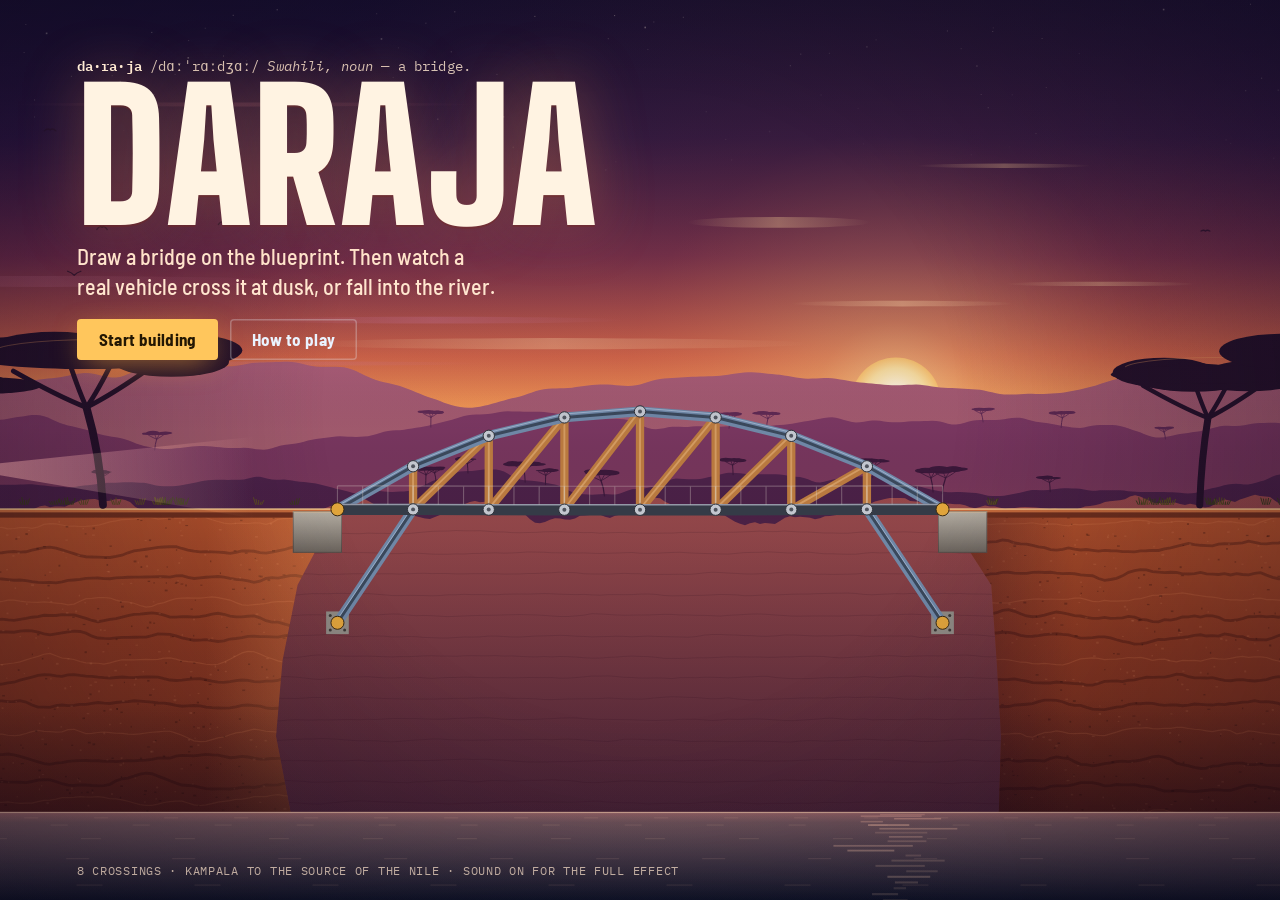
==== index.html @ 6ed29d65 "Add Daraja: a bridge-building game across eight Ugandan crossings Single-file browser game (index.ht" ====
<!doctype html>
<html lang="en">
<head>
<meta charset="utf-8">
<meta name="viewport" content="width=device-width, initial-scale=1, viewport-fit=cover">
<title>Daraja</title>
<meta name="description" content="Daraja: build bridges across Uganda's rivers and gorges, then send the traffic over.">
<link rel="preconnect" href="https://fonts.googleapis.com">
<link rel="preconnect" href="https://fonts.gstatic.com" crossorigin>
<link rel="stylesheet" href="https://fonts.googleapis.com/css2?family=Big+Shoulders+Display:wght@500;700;900&family=Barlow+Semi+Condensed:wght@400;500;600;700&family=IBM+Plex+Mono:wght@400;500;600&display=swap">
<style>
/* Two committed looks: an engineering blueprint for building,
   and a golden-hour Ugandan gorge for testing. Result sheets are drawing paper. */
:root {
  --paper: #0d2a4d;        /* blueprint ground */
  --paper-deep: #081d38;
  --ink: #eaf3ff;          /* blueprint linework */
  --ink-dim: rgba(234, 243, 255, 0.62);
  --ink-faint: rgba(234, 243, 255, 0.28);
  --amber: #ffc65c;        /* anchors, primary action */
  --ember: #ff6a3d;        /* failure, stress */
  --dusk: #1b1230;         /* live-mode panels */
  --sheet: #f4efe4;        /* drawing paper */
  --sheet-ink: #1d2433;
  --stamp-ok: #1f7a4d;
  --stamp-bad: #c8322b;
  --f-display: "Big Shoulders Display", "Arial Narrow", "Roboto Condensed", Impact, sans-serif;
  --f-body: "Barlow Semi Condensed", "Segoe UI", "Helvetica Neue", Arial, sans-serif;
  --f-mono: "IBM Plex Mono", ui-monospace, "Cascadia Mono", Consolas, monospace;
  color-scheme: dark;
}
* { box-sizing: border-box; }
html, body { height: 100%; margin: 0; }
body {
  background: var(--paper); color: var(--ink);
  font: 500 15px/1.4 var(--f-body);
  overflow: hidden; -webkit-font-smoothing: antialiased;
  user-select: none; -webkit-user-select: none;
}
[hidden] { display: none !important; }
#world { position: fixed; inset: 0; width: 100%; height: 100%; display: block; touch-action: none; }
button { font: inherit; color: inherit; }
button:focus-visible { outline: 2px solid var(--amber); outline-offset: 2px; }
.num { font-variant-numeric: tabular-nums; }

/* ---------- buttons ---------- */
.btn {
  border: 0; cursor: pointer; border-radius: 4px;
  padding: 12px 22px; font: 700 17px/1 var(--f-body); letter-spacing: 0.02em;
  transition: transform .12s ease, background-color .15s ease, box-shadow .15s ease;
}
.btn:active { transform: translateY(1px); }
.btn-primary { background: var(--amber); color: #231703; box-shadow: 0 8px 30px -8px rgba(255, 170, 60, .7); }
.btn-primary:hover { background: #ffd47f; }
.btn-ghost { background: transparent; color: var(--ink); box-shadow: inset 0 0 0 1.5px var(--ink-faint); }
.btn-ghost:hover { box-shadow: inset 0 0 0 1.5px var(--ink); }
.btn-small { padding: 8px 12px; font-size: 15px; }
.btn-ink { background: var(--sheet-ink); color: var(--sheet); }
.btn-ink:hover { background: #2d3850; }
.btn-ink-ghost { background: transparent; color: var(--sheet-ink); box-shadow: inset 0 0 0 1.5px rgba(29, 36, 51, .35); }
.btn-ink-ghost:hover { box-shadow: inset 0 0 0 1.5px var(--sheet-ink); }
.icon-btn {
  width: 36px; height: 36px; border-radius: 4px; border: 0; cursor: pointer; flex: none;
  background: transparent; box-shadow: inset 0 0 0 1px var(--ink-faint);
  font: 600 18px/1 var(--f-mono);
}
.icon-btn:hover { box-shadow: inset 0 0 0 1px var(--ink); }
.icon-btn.off { opacity: .45; text-decoration: line-through; }

/* ---------- title ---------- */
.overlay { position: fixed; inset: 0; }
#title {
  display: flex; flex-direction: column; justify-content: space-between;
  padding: clamp(24px, 6vh, 72px) clamp(16px, 6vw, 96px) 20px;
  pointer-events: none;
  background: linear-gradient(180deg, rgba(20, 12, 40, .55) 0%, rgba(20, 12, 40, 0) 48%);
}
#title .title-inner { max-width: 760px; pointer-events: auto; }
.dict { margin: 0 0 6px; font: 400 14px/1.5 var(--f-mono); color: rgba(255, 236, 214, .82); letter-spacing: .01em; }
.dict-word { font-weight: 600; color: #fff1dc; }
.dict-pos { font-style: italic; }
#title h1 {
  margin: 0; font: 900 clamp(76px, min(14vw, 24vh), 210px)/.82 var(--f-display);
  text-transform: uppercase; letter-spacing: .01em; color: #fff3e2;
  text-shadow: 0 2px 0 rgba(120, 40, 30, .35), 0 0 60px rgba(255, 150, 80, .35);
  animation: rise .9s cubic-bezier(.2, .8, .2, 1) both;
}
.tagline { margin: 12px 0 18px; max-width: 46ch; font: 500 clamp(18px, 2.2vw, 22px)/1.35 var(--f-body); color: #ffe6cf; text-wrap: balance; }
.title-actions { display: flex; gap: 12px; flex-wrap: wrap; }
.title-foot { margin: 0; font: 400 12px/1.4 var(--f-mono); color: rgba(255, 230, 205, .7); letter-spacing: .06em; text-transform: uppercase; pointer-events: none; }
@keyframes rise { from { opacity: 0; transform: translateY(18px); letter-spacing: .08em; } }

/* ---------- level register (blueprint paper) ---------- */
#levels {
  overflow-y: auto; padding: clamp(18px, 4vh, 44px) clamp(16px, 5vw, 64px) 40px;
  background:
    linear-gradient(rgba(160, 205, 255, .07) 1px, transparent 1px) 0 0 / 24px 24px,
    linear-gradient(90deg, rgba(160, 205, 255, .07) 1px, transparent 1px) 0 0 / 24px 24px,
    radial-gradient(ellipse at 50% 30%, #15396a, var(--paper-deep) 75%);
}
.levels-head { display: flex; align-items: flex-end; gap: 20px; flex-wrap: wrap; margin: 0 auto 26px; max-width: 1180px; }
.levels-head > div { flex: 1; min-width: 220px; }
.eyebrow { margin: 0 0 4px; font: 500 12px/1.3 var(--f-mono); letter-spacing: .12em; text-transform: uppercase; color: var(--ink-dim); }
#levels h2 { margin: 0; font: 700 clamp(40px, 6vw, 64px)/.95 var(--f-display); text-transform: uppercase; letter-spacing: .01em; text-wrap: balance; }
.levels-sum { margin: 0; font: 500 13px/1.4 var(--f-mono); color: var(--ink-dim); }
.level-grid { display: grid; grid-template-columns: repeat(auto-fill, minmax(260px, 1fr)); gap: 18px; max-width: 1180px; margin: 0 auto; }
.lvl {
  position: relative; text-align: left; cursor: pointer; padding: 0; border: 0;
  background: rgba(8, 26, 52, .7); box-shadow: inset 0 0 0 1px rgba(160, 205, 255, .3);
  border-radius: 3px; overflow: hidden; display: flex; flex-direction: column;
  transition: transform .15s ease, box-shadow .15s ease;
}
.lvl:hover:not(:disabled) { transform: translateY(-3px); box-shadow: inset 0 0 0 1.5px var(--amber), 0 18px 40px -20px rgba(0, 0, 0, .8); }
.lvl:disabled { cursor: not-allowed; }
.lvl:disabled .lvl-thumb, .lvl:disabled .lvl-meta { opacity: .38; }
.lvl-thumb { display: block; width: 100%; aspect-ratio: 16 / 9; border-bottom: 1px solid rgba(160, 205, 255, .3); }
.lvl-meta { display: grid; grid-template-columns: auto 1fr; border-top: 0; }
.lvl-meta > div { padding: 8px 10px; border-right: 1px solid rgba(160, 205, 255, .22); border-bottom: 1px solid rgba(160, 205, 255, .22); min-width: 0; }
.lvl-meta > div:nth-child(2n) { border-right: 0; }
.lvl-meta .k { display: block; font: 500 10px/1.2 var(--f-mono); letter-spacing: .1em; text-transform: uppercase; color: var(--ink-dim); }
.lvl-meta .v { display: block; font: 600 16px/1.2 var(--f-body); white-space: nowrap; overflow: hidden; text-overflow: ellipsis; }
.lvl-meta .v.code { font: 600 15px/1.2 var(--f-mono); }
.lvl-meta .full { grid-column: 1 / -1; border-right: 0; display: flex; justify-content: space-between; align-items: center; gap: 10px; border-bottom: 0; }
.lvl-stars { font-size: 17px; letter-spacing: 2px; color: var(--amber); }
.lvl-stars .e { color: rgba(234, 243, 255, .22); }
.lvl-stamp {
  position: absolute; top: 14px; right: 12px; transform: rotate(-8deg);
  font: 700 15px/1 var(--f-display); letter-spacing: .14em; text-transform: uppercase;
  padding: 5px 8px; border: 2px solid currentColor; border-radius: 3px; color: #7ff0b8; background: rgba(8, 26, 52, .55);
}
.lvl-stamp.pending { color: var(--ink-dim); }
.lvl-stamp.locked { color: rgba(234, 243, 255, .5); }

/* ---------- HUD ---------- */
#hud {
  position: fixed; top: 0; left: 0; right: 0; z-index: 5;
  display: flex; align-items: flex-start; justify-content: space-between; gap: 10px;
  padding: calc(10px + env(safe-area-inset-top, 0px)) 12px 0; pointer-events: none;
}
#hud > * { pointer-events: auto; }
.panel {
  background: rgba(8, 28, 56, .72); box-shadow: inset 0 0 0 1px rgba(160, 205, 255, .35);
  border-radius: 4px; backdrop-filter: blur(6px); -webkit-backdrop-filter: blur(6px);
}
.hud-left { display: flex; align-items: stretch; gap: 0; min-width: 0; }
.hud-left .icon-btn { height: auto; width: 40px; border-radius: 4px 0 0 4px; box-shadow: none; border-right: 1px solid rgba(160, 205, 255, .3); font-size: 22px; }
.tb { display: flex; min-width: 0; }
.tb-cell { display: flex; flex-direction: column; justify-content: center; padding: 6px 12px; border-right: 1px solid rgba(160, 205, 255, .25); min-width: 0; }
.tb-cell:last-child { border-right: 0; }
.tb-k { font: 500 10px/1.2 var(--f-mono); letter-spacing: .12em; text-transform: uppercase; color: var(--ink-dim); white-space: nowrap; }
.tb-code span:last-child { font: 600 15px/1.3 var(--f-mono); }
.tb-name span:last-child { font: 700 22px/1.05 var(--f-display); text-transform: uppercase; letter-spacing: .02em; white-space: nowrap; overflow: hidden; text-overflow: ellipsis; }
.tb-veh span:last-child { font: 600 15px/1.3 var(--f-body); white-space: nowrap; }
.hud-mode {
  align-self: center; font: 600 11px/1 var(--f-mono); letter-spacing: .3em; text-transform: uppercase;
  color: var(--ink-dim); padding: 6px 10px; border: 1px dashed var(--ink-faint); border-radius: 3px;
}
.hud-right { display: flex; align-items: center; gap: 10px; padding: 6px 8px 6px 12px; }
.budget { min-width: 190px; }
.budget-row { display: flex; align-items: baseline; gap: 8px; }
#hud-cost { font: 700 20px/1.1 var(--f-display); letter-spacing: .02em; }
.budget-of { font: 500 12px/1 var(--f-mono); color: var(--ink-dim); margin-left: auto; white-space: nowrap; }
.budget-bar { position: relative; height: 5px; margin-top: 5px; background: rgba(160, 205, 255, .18); border-radius: 3px; }
.budget-bar i { position: absolute; left: 0; top: 0; bottom: 0; width: 0; background: var(--amber); border-radius: 3px; transition: width .2s ease, background-color .2s; }
.budget-bar i.over { background: var(--ember); }
.budget-bar b { position: absolute; top: -3px; bottom: -3px; width: 1px; background: var(--ink-dim); }
.live-stats { display: none; gap: 14px; }
.live-stats > div { display: flex; flex-direction: column; }
.live-stats .num { font: 700 18px/1.1 var(--f-display); letter-spacing: .03em; }

/* ---------- toolbar ---------- */
#toolbar {
  position: fixed; left: 50%; bottom: calc(12px + env(safe-area-inset-bottom, 0px)); transform: translateX(-50%);
  z-index: 5; max-width: calc(100% - 24px); overflow-x: auto; padding: 6px;
  scrollbar-width: thin;
}
.tb-group { display: flex; align-items: stretch; gap: 4px; }
.tools-mat { display: flex; gap: 4px; }
.sep { width: 1px; background: rgba(160, 205, 255, .25); margin: 4px 4px; flex: none; }
.tool {
  position: relative; flex: none; display: flex; flex-direction: column; align-items: flex-start; justify-content: center; gap: 2px;
  min-width: 96px; padding: 7px 10px 7px; border: 0; border-radius: 3px; cursor: pointer; background: transparent; text-align: left;
  box-shadow: inset 0 0 0 1px transparent; transition: background-color .12s, box-shadow .12s;
}
.tool:hover { background: rgba(160, 205, 255, .08); }
.tool[aria-pressed="true"] { background: rgba(255, 198, 92, .12); box-shadow: inset 0 0 0 1.5px var(--amber); }
.tool:disabled { opacity: .35; cursor: default; }
.tool-sm { min-width: 0; }
.tool .sw { display: block; width: 100%; height: 7px; margin-bottom: 4px; border-radius: 1px; }
.tool .tool-name { font: 700 15px/1.1 var(--f-body); white-space: nowrap; }
.tool .k { font: 400 10.5px/1.2 var(--f-mono); color: var(--ink-dim); white-space: nowrap; }
.tool .hot { position: absolute; top: 6px; right: 7px; font: 600 10px/1 var(--f-mono); color: var(--ink-dim); }
.sw-road { background: linear-gradient(#eaf3ff, #eaf3ff) top / 100% 1.5px no-repeat, linear-gradient(#eaf3ff, #eaf3ff) bottom / 100% 1.5px no-repeat, rgba(234, 243, 255, .16); }
.sw-wood { background: #ffd79c; height: 3px !important; margin: 2px 0 6px !important; }
.sw-steel { background: #8fe3ff; box-shadow: inset 0 -2px 0 rgba(8, 28, 56, .7); }
.sw-cable { background: repeating-linear-gradient(90deg, #cdbbff 0 6px, transparent 6px 10px); height: 2px !important; margin: 3px 0 6px !important; }
.btn-go {
  flex: none; display: flex; flex-direction: column; align-items: center; justify-content: center; gap: 2px;
  min-width: 104px; padding: 8px 18px; background: var(--amber); color: #231703; border-radius: 3px;
  font: 900 24px/1 var(--f-display); text-transform: uppercase; letter-spacing: .06em;
}
.btn-go small { font: 500 10px/1 var(--f-mono); letter-spacing: .1em; opacity: .75; }
.btn-go:hover { background: #ffd47f; }
.legend { display: flex; align-items: center; padding: 0 10px; font: 500 11px/1 var(--f-mono); color: var(--ink-dim); gap: 8px; white-space: nowrap; }
.legend em { font-style: normal; }
.lg-heat, .lg-force { display: flex; align-items: center; gap: 6px; }
.lg-heat i { display: block; width: 70px; height: 6px; border-radius: 3px; background: linear-gradient(90deg, #8a8f99, #ffb347 55%, #ff3d1f); order: 1; }
.lg-heat em:nth-of-type(1) { order: 0; } .lg-heat em:nth-of-type(2) { display: none; } .lg-heat em:nth-of-type(3) { order: 2; }
.lg-force i { display: block; width: 18px; height: 4px; border-radius: 2px; }
.lg-force i.t { background: #ff5a4f; } .lg-force i.c { background: #4fa8ff; margin-left: 6px; }
.legend .lg-force { display: none; }
.legend.forces .lg-heat { display: none; }
.legend.forces .lg-force { display: flex; }

/* live mode: warm glass instead of blueprint panels */
body.live .panel { background: rgba(28, 16, 38, .62); box-shadow: inset 0 0 0 1px rgba(255, 200, 150, .22); }
body.live .tb-cell, body.live .hud-left .icon-btn { border-color: rgba(255, 200, 150, .18); }
body.live .hud-mode { color: #ffd9b0; border-color: rgba(255, 200, 150, .4); border-style: solid; }
body.live .hud-mode::before { content: ""; display: inline-block; width: 7px; height: 7px; border-radius: 50%; background: var(--ember); margin-right: 8px; vertical-align: 1px; animation: blink 1.2s infinite; }
body.live .live-stats { display: flex; }
body.live .budget { display: none; }
body.live .tool[aria-pressed="true"] { background: rgba(255, 180, 110, .14); box-shadow: inset 0 0 0 1.5px #ffb46e; }
@keyframes blink { 50% { opacity: .25; } }

/* ---------- result + help sheets ---------- */
.overlay-card { position: fixed; inset: 0; z-index: 10; display: grid; place-items: center; padding: 16px; background: rgba(12, 8, 24, .35); animation: fade .3s ease both; }
@keyframes fade { from { opacity: 0; } }
.sheet {
  position: relative; width: min(460px, 100%); max-height: calc(100% - 16px); overflow-y: auto;
  background: var(--sheet); color: var(--sheet-ink); border-radius: 3px; padding: 26px 26px 22px;
  box-shadow: 0 30px 80px -20px rgba(0, 0, 0, .7), inset 0 0 0 1px rgba(29, 36, 51, .12);
  background-image: linear-gradient(rgba(29, 36, 51, .045) 1px, transparent 1px), linear-gradient(90deg, rgba(29, 36, 51, .045) 1px, transparent 1px);
  background-size: 18px 18px;
  animation: sheetIn .45s cubic-bezier(.2, .9, .25, 1.1) both;
}
@keyframes sheetIn { from { transform: translateY(24px) rotate(-1.2deg); opacity: 0; } }
.sheet .eyebrow { color: rgba(29, 36, 51, .6); }
.sheet h3 { margin: 2px 0 6px; font: 900 56px/.9 var(--f-display); text-transform: uppercase; letter-spacing: .01em; }
.res-line { margin: 0 0 12px; font: 500 17px/1.35 var(--f-body); color: rgba(29, 36, 51, .8); max-width: 34ch; }
.res-row { display: flex; align-items: center; justify-content: space-between; gap: 12px; margin: 4px 0 14px; }
.res-row .stars { margin: 0; }
.stamp {
  position: relative; margin-right: 6px; transform: rotate(-7deg) scale(1);
  font: 900 22px/1 var(--f-display); letter-spacing: .16em; text-transform: uppercase;
  padding: 7px 10px 6px; border: 3px solid currentColor; border-radius: 4px; color: var(--stamp-ok);
  mix-blend-mode: multiply; opacity: .9; animation: stamp .5s .25s cubic-bezier(.3, 1.6, .5, 1) both;
}
.stamp.bad { color: var(--stamp-bad); }
.stamp.warn { color: #b7791f; }
@keyframes stamp { from { transform: rotate(-7deg) scale(2.2); opacity: 0; } }
.stars { display: flex; gap: 6px; margin: 4px 0 14px; font-size: 30px; line-height: 1; }
.stars span { color: rgba(29, 36, 51, .16); }
.stars span.on { color: #e09a1a; animation: pop .4s cubic-bezier(.3, 1.8, .5, 1) both; }
.stars span:nth-child(2) { animation-delay: .12s; } .stars span:nth-child(3) { animation-delay: .24s; }
@keyframes pop { from { transform: scale(0); } }
.res-stats { display: grid; grid-template-columns: auto 1fr; gap: 0; margin: 0 0 18px; border-top: 1.5px solid var(--sheet-ink); }
.res-stats dt, .res-stats dd { margin: 0; padding: 7px 0; border-bottom: 1px solid rgba(29, 36, 51, .18); }
.res-stats dt { font: 500 11px/1.6 var(--f-mono); letter-spacing: .1em; text-transform: uppercase; color: rgba(29, 36, 51, .65); padding-right: 16px; }
.res-stats dd { font: 600 15px/1.4 var(--f-body); text-align: right; font-variant-numeric: tabular-nums; }
.res-actions { display: flex; gap: 10px; justify-content: flex-end; flex-wrap: wrap; }
.sheet-help { width: min(560px, 100%); }
.sheet-help h3 { font-size: 44px; margin-bottom: 12px; }
.help-steps { margin: 0 0 14px; padding-left: 22px; font: 500 16px/1.4 var(--f-body); }
.help-steps li { margin-bottom: 6px; }
.help-mats { display: grid; grid-template-columns: repeat(auto-fill, minmax(230px, 1fr)); gap: 0; border-top: 1.5px solid var(--sheet-ink); margin-bottom: 12px; }
.help-mats div { padding: 7px 0; border-bottom: 1px solid rgba(29, 36, 51, .18); font: 500 14px/1.35 var(--f-body); }
.help-mats b { font: 700 13px/1 var(--f-mono); letter-spacing: .06em; text-transform: uppercase; margin-right: 6px; }
.help-note { margin: 0 0 12px; font: 500 14px/1.4 var(--f-body); color: rgba(29, 36, 51, .75); }
.help-keys { display: flex; flex-wrap: wrap; gap: 6px 14px; margin-bottom: 16px; font: 500 13px/1.8 var(--f-body); }
kbd { font: 600 11px/1 var(--f-mono); padding: 3px 5px; border-radius: 3px; background: rgba(29, 36, 51, .08); box-shadow: inset 0 -1px 0 rgba(29, 36, 51, .25); }

#toast {
  position: fixed; left: 50%; top: 84px; transform: translate(-50%, -8px); z-index: 20; opacity: 0; pointer-events: none;
  padding: 9px 14px; border-radius: 3px; background: var(--sheet); color: var(--sheet-ink);
  font: 600 14px/1.3 var(--f-body); box-shadow: 0 10px 30px -10px rgba(0, 0, 0, .6); transition: opacity .2s, transform .2s;
  max-width: calc(100% - 32px); text-align: center;
}
#toast.show { opacity: 1; transform: translate(-50%, 0); }

@media (max-width: 860px) {
  .tb-veh, .hud-mode { display: none; }
  .tb-name span:last-child { font-size: 18px; }
  .budget { min-width: 140px; }
  #hud-cost { font-size: 17px; }
  .tool { min-width: 78px; }
  .legend { display: none; }
}
@media (max-width: 560px) {
  .tb-code { display: none; }
  .budget-of { display: none; }
  .hud-right { gap: 6px; padding-left: 8px; }
  #btn-help { display: none; }
  .sheet h3 { font-size: 44px; }
  .stamp { font-size: 17px; }
}
@media (prefers-reduced-motion: reduce) {
  *, *::before, *::after { animation-duration: .01ms !important; transition-duration: .01ms !important; }
}

</style>
</head>
<body class="screen-title">
<canvas id="world" aria-label="Bridge building area"></canvas>

<!-- Title screen -->
<section id="title" class="overlay" aria-labelledby="title-word">
  <div class="title-inner">
    <p class="dict"><span class="dict-word">da·ra·ja</span> <span class="dict-ipa">/dɑːˈrɑːdʒɑː/</span> <span class="dict-pos">Swahili, noun</span> — a bridge.</p>
    <h1 id="title-word">Daraja</h1>
    <p class="tagline">Draw a bridge on the blueprint. Then watch a real vehicle cross it at dusk, or fall into the river.</p>
    <div class="title-actions">
      <button id="btn-start" class="btn btn-primary">Start building</button>
      <button id="btn-help-title" class="btn btn-ghost">How to play</button>
    </div>
  </div>
  <p class="title-foot">8 crossings · Kampala to the Source of the Nile · Sound on for the full effect</p>
</section>

<!-- Level register -->
<section id="levels" class="overlay" aria-labelledby="levels-h" hidden>
  <header class="levels-head">
    <button id="btn-levels-back" class="btn btn-ghost btn-small" aria-label="Back to title">‹ Title</button>
    <div>
      <p class="eyebrow">Daraja Bridge Works · Drawing register</p>
      <h2 id="levels-h">Choose a crossing</h2>
    </div>
    <p class="levels-sum" id="levels-sum"></p>
  </header>
  <div id="level-grid" class="level-grid"></div>
</section>

<!-- In-game HUD -->
<header id="hud" hidden>
  <div class="hud-left panel">
    <button id="btn-back" class="icon-btn" aria-label="Back to the drawing register" title="Levels (Esc)">‹</button>
    <div class="tb">
      <div class="tb-cell tb-code"><span class="tb-k">DRG</span><span id="hud-code">DJ-01</span></div>
      <div class="tb-cell tb-name"><span class="tb-k" id="hud-place">Kampala</span><span id="hud-name">Nakivubo Channel</span></div>
      <div class="tb-cell tb-veh"><span class="tb-k">Design vehicle</span><span id="hud-veh">Saloon car 1.2 t</span></div>
    </div>
  </div>
  <div class="hud-mode" id="hud-mode">Blueprint</div>
  <div class="hud-right panel">
    <div class="budget">
      <div class="budget-row"><span class="tb-k">Cost</span><span id="hud-cost" class="num">UGX 0</span><span class="budget-of">of <span id="hud-budget" class="num">6.50M</span></span></div>
      <div class="budget-bar" aria-hidden="true"><i id="hud-bar"></i><b style="left:70%"></b><b style="left:85%"></b></div>
    </div>
    <div class="live-stats" id="live-stats">
      <div><span class="tb-k">Time</span><span id="hud-time" class="num">0.0 s</span></div>
      <div><span class="tb-k">Peak stress</span><span id="hud-peak" class="num">0%</span></div>
    </div>
    <button id="btn-mute" class="icon-btn" aria-label="Mute sound" title="Sound (M)">♪</button>
    <button id="btn-help" class="icon-btn" aria-label="How to play" title="Help (H)">?</button>
  </div>
</header>

<!-- Toolbars -->
<nav id="toolbar" class="panel" hidden>
  <div class="tb-group" id="tools-build">
    <div class="tools-mat" id="tools-mat"></div>
    <span class="sep"></span>
    <button class="tool tool-sm" id="tool-erase" data-tool="erase" aria-pressed="false"><span class="tool-name">Erase</span><span class="k">E · right-click</span></button>
    <button class="tool tool-sm" id="btn-undo"><span class="tool-name">Undo</span><span class="k">Ctrl Z</span></button>
    <button class="tool tool-sm" id="btn-redo"><span class="tool-name">Redo</span><span class="k">Ctrl Y</span></button>
    <button class="tool tool-sm" id="btn-clear"><span class="tool-name">Clear</span><span class="k">all</span></button>
    <span class="sep"></span>
    <button class="btn btn-go" id="btn-test"><span>Test</span><small>Space</small></button>
  </div>
  <div class="tb-group" id="tools-live" hidden>
    <button class="btn btn-go btn-stop" id="btn-stop"><span>Edit</span><small>Space</small></button>
    <button class="tool tool-sm" id="btn-slow" aria-pressed="false"><span class="tool-name">Slow motion</span><span class="k">S</span></button>
    <button class="tool tool-sm" id="btn-forces" aria-pressed="false"><span class="tool-name">Forces</span><span class="k">F</span></button>
    <button class="tool tool-sm" id="btn-restart"><span class="tool-name">Replay</span><span class="k">R</span></button>
    <div class="legend" id="legend" aria-hidden="true">
      <span class="lg-heat"><i></i><em>0%</em><em>stress</em><em>100%</em></span>
      <span class="lg-force"><i class="t"></i><em>tension</em><i class="c"></i><em>compression</em></span>
    </div>
  </div>
</nav>

<!-- Result card -->
<section id="result" class="overlay-card" hidden aria-live="polite">
  <div class="sheet">
    <p class="eyebrow" id="res-eyebrow">DJ-01 · Test report</p>
    <h3 id="res-title">Crossed.</h3>
    <p class="res-line" id="res-line"></p>
    <div class="res-row"><div class="stars" id="res-stars" aria-label="Stars"></div><div class="stamp" id="res-stamp">Approved</div></div>
    <dl class="res-stats" id="res-stats"></dl>
    <div class="res-actions">
      <button class="btn btn-ink-ghost" id="res-edit">Refine design</button>
      <button class="btn btn-ink" id="res-next">Next crossing ›</button>
    </div>
  </div>
</section>

<!-- Help -->
<section id="help" class="overlay-card" hidden role="dialog" aria-modal="true" aria-labelledby="help-h">
  <div class="sheet sheet-help">
    <p class="eyebrow">Site induction</p>
    <h3 id="help-h">How to build a bridge</h3>
    <ol class="help-steps">
      <li><b>Drag from an anchor</b> (the amber pins on the banks) or from any joint to draw a member. Members snap to a 0.5 m grid.</li>
      <li><b>Lay a road deck</b> from bank to bank. Only road carries wheels.</li>
      <li><b>Brace it with triangles.</b> A deck on its own sags and snaps.</li>
      <li><b>Test it.</b> The vehicle drives across. Members glow hot as they near failure, then break.</li>
    </ol>
    <div class="help-mats" id="help-mats"></div>
    <p class="help-note">Engineering truths in the game: long members in compression buckle (capacity falls with 1/L²). Cables only pull. Forces view shows tension in red and compression in blue.</p>
    <div class="help-keys">
      <span><kbd>1</kbd>–<kbd>4</kbd> material</span><span><kbd>E</kbd> erase</span><span><kbd>Ctrl</kbd>+<kbd>Z</kbd> undo</span>
      <span><kbd>Space</kbd> test / edit</span><span><kbd>S</kbd> slow-mo</span><span><kbd>F</kbd> forces</span><span><kbd>M</kbd> sound</span>
    </div>
    <div class="res-actions"><button class="btn btn-ink" id="help-close">Got it</button></div>
  </div>
</section>

<div id="toast" role="status" aria-live="polite"></div>

<script>
/*ENGINE-START*/
// ---------------------------------------------------------------------------
// Daraja physics: XPBD ("small steps") truss + rigid vehicle + wheel contact.
// Units: metres, kilograms, seconds, newtons. y is up.
// ---------------------------------------------------------------------------
const G = 9.81;

const MATERIALS = {
  road:  { key: 'road',  name: 'Road deck', short: 'Road',   cost: 190, maxLen: 2.5, EA: 2.2e7, kgPerM: 100, tension: 95e3,  comp: 95e3,  B: 320e3 },
  wood:  { key: 'wood',  name: 'Timber',    short: 'Timber', cost: 110, maxLen: 3.0, EA: 1.2e7, kgPerM: 32,  tension: 70e3,  comp: 70e3,  B: 230e3 },
  steel: { key: 'steel', name: 'Steel',     short: 'Steel',  cost: 300, maxLen: 4.5, EA: 4.0e7, kgPerM: 60,  tension: 220e3, comp: 220e3, B: 950e3 },
  cable: { key: 'cable', name: 'Cable',     short: 'Cable',  cost: 150, maxLen: 12,  EA: 2.6e7, kgPerM: 10,  tension: 170e3, comp: 0,     B: 0 },
};

// Compression capacity: the lesser of crushing and Euler-style buckling B/L².
function compCapacity(mat, L) {
  if (mat.comp === 0) return 0;
  return Math.min(mat.comp, mat.B / (L * L));
}

const VEHICLES = {
  car:    { key: 'car',    name: 'Saloon car',        mass: 1200, wheels: [0, 2.5],        r: 0.34, speed: 5.5, height: 1.25, rear: 0.8, front: 0.8, accel: 5.0 },
  van:    { key: 'van',    name: 'Delivery van',      mass: 2400, wheels: [0, 3.0],        r: 0.38, speed: 5.0, height: 2.0,  rear: 0.7, front: 0.8, accel: 4.5 },
  matatu: { key: 'matatu', name: 'Matatu',            mass: 3200, wheels: [0, 2.9],        r: 0.37, speed: 5.5, height: 2.0,  rear: 0.9, front: 0.7, accel: 4.5 },
  truck:  { key: 'truck',  name: 'Murram tipper',     mass: 6000, wheels: [0, 1.3, 4.6],   r: 0.5,  speed: 4.0, height: 2.6,  rear: 0.9, front: 1.2, accel: 3.5 },
};

function mulberry32(seed) {
  return function () {
    seed |= 0; seed = seed + 0x6D2B79F5 | 0;
    let t = Math.imul(seed ^ seed >>> 15, 1 | seed);
    t = t + Math.imul(t ^ t >>> 7, 61 | t) ^ t;
    return ((t ^ t >>> 14) >>> 0) / 4294967296;
  };
}

// Terrain polygons for a level (world coords). Collision uses every edge.
function buildTerrain(level) {
  const rnd = mulberry32(level.seed || 7);
  const wy = level.waterY, bottom = wy - 6;
  const polys = [];
  // left bank: top surface, then a jagged cliff face down to the water
  const face = (x0, y0, dir) => {
    const pts = [];
    let x = x0, y = y0;
    const steps = 7;
    for (let i = 1; i <= steps; i++) {
      y = y0 + (bottom - y0) * (i / steps);
      x = x0 - dir * (0.2 + rnd() * 0.9 + i * 0.25);
      pts.push([x, y]);
    }
    return pts;
  };
  const L = [[-80, 0], [0, 0], ...face(0, 0, 1), [-80, bottom]];
  const hR = level.hR || 0;
  const R = [[level.gap, hR], [level.gap + 80, hR], [level.gap + 80, bottom], ...face(level.gap, hR, -1).reverse()];
  polys.push({ kind: 'bank', pts: L });
  polys.push({ kind: 'bank', pts: R });
  for (const p of level.pillars || []) {
    const w = p.w || 1.6;
    const pts = [[p.x - w / 2, p.y], [p.x + w / 2, p.y]];
    const n = 5;
    for (let i = 1; i <= n; i++) pts.push([p.x + w / 2 + i * 0.35 + rnd() * 0.4, p.y + (bottom - p.y) * i / n]);
    for (let i = n; i >= 1; i--) pts.push([p.x - w / 2 - i * 0.35 - rnd() * 0.4, p.y + (bottom - p.y) * i / n]);
    polys.push({ kind: 'pillar', pts });
  }
  for (const s of level.spires || []) {
    const w = s.w || 2.2, base = s.base != null ? s.base : 0;
    const pts = [[s.x - w * 0.9, base], [s.x - w * 0.35, s.y - 0.4], [s.x - 0.25, s.y], [s.x + 0.3, s.y - 0.2], [s.x + w * 0.4, s.y - 1.2], [s.x + w * 0.9, base]];
    polys.push({ kind: 'spire', pts });
  }
  const segs = [];
  for (const p of polys) {
    if (p.kind === 'spire') continue; // towers stand beside the road, not on it
    const n = p.pts.length;
    for (let i = 0; i < n; i++) {
      const a = p.pts[i], b = p.pts[(i + 1) % n];
      segs.push([a[0], a[1], b[0], b[1]]);
    }
  }
  return { polys, segs };
}

// Build a simulation from a level and a design.
// design: { nodes: [[x,y],...] (free joints), members: [[i,j,mat],...] }
// Node index i < anchors.length refers to level.anchors[i]; others to design nodes.
function createSim(level, design, opts = {}) {
  const P = [];
  const addP = (x, y, mass, fixed) => {
    const p = { x, y, px: x, py: y, vx: 0, vy: 0, m: mass, w: fixed ? 0 : 1 / mass, fixed: !!fixed };
    P.push(p); return P.length - 1;
  };
  const nA = level.anchors.length;
  const allNodes = level.anchors.map(a => [a[0], a[1], true]).concat(design.nodes.map(n => [n[0], n[1], false]));
  const nodeMass = new Array(allNodes.length).fill(0);
  for (const [i, j, mk] of design.members) {
    const a = allNodes[i], b = allNodes[j];
    const L = Math.hypot(b[0] - a[0], b[1] - a[1]);
    const m = MATERIALS[mk].kgPerM * L;
    nodeMass[i] += m / 2; nodeMass[j] += m / 2;
  }
  allNodes.forEach((n, k) => addP(n[0], n[1], Math.max(8, nodeMass[k]), n[2]));
  const members = design.members.map(([i, j, mk], id) => {
    const mat = MATERIALS[mk];
    const a = P[i], b = P[j];
    const L0 = Math.hypot(b.x - a.x, b.y - a.y);
    return {
      id, a: i, b: j, mat: mk, L0, alpha: L0 / mat.EA,
      force: 0, ff: 0, util: 0, peak: 0, broken: false, stub: false,
      capT: mat.tension, capC: compCapacity(mat, L0),
    };
  });

  // vehicle: wheels on the chassis line + two roof corners, all rigidly tied
  const V = VEHICLES[level.vehicle];
  const startX = vehicleStartX(level);
  const wheels = [], body = [];
  const xs = V.wheels;
  const wheelMass = V.mass * 0.72 / xs.length;
  for (const dx of xs) wheels.push(addP(startX + dx, V.r + 0.02, wheelMass, false));
  const x0 = xs[0] - V.rear, x1 = xs[xs.length - 1] + V.front;
  body.push(addP(startX + x0, V.height, V.mass * 0.14, false));
  body.push(addP(startX + x1, V.height, V.mass * 0.14, false));
  const vparts = wheels.concat(body);
  const rigid = [];
  // wheel-to-wheel links are rigid; wheel-to-body links are suspension springs (~1.6 Hz)
  const kSusp = V.mass * Math.pow(2 * Math.PI * 1.6, 2) / (2 * xs.length);
  for (let i = 0; i < vparts.length; i++) for (let j = i + 1; j < vparts.length; j++) {
    const a = P[vparts[i]], b = P[vparts[j]];
    const susp = i < xs.length && j >= xs.length;
    rigid.push({ a: vparts[i], b: vparts[j], L0: Math.hypot(b.x - a.x, b.y - a.y), alpha: susp ? 1 / kSusp : 0, damp: susp ? 14 : 0 });
  }
  const terrain = buildTerrain(level);
  return {
    level, P, members, nA, terrain,
    veh: { def: V, wheels, body, rigid, contact: wheels.map(() => false), roll: wheels.map(() => 0), startX },
    t: 0, state: 'running', result: null, stuckT: 0, events: [],
    substeps: opts.substeps || 40, finishX: level.gap + (level.finishPad || 5),
    maxX: startX,
  };
}

// Rear-wheel start position: parked just short of the first abutment.
function vehicleStartX(level) {
  if (level.startX != null) return level.startX;
  const V = VEHICLES[level.vehicle];
  return -(V.wheels[V.wheels.length - 1] + V.front) - 1.2;
}

function closestOnSeg(px, py, ax, ay, bx, by) {
  const dx = bx - ax, dy = by - ay;
  const L2 = dx * dx + dy * dy;
  let t = L2 > 0 ? ((px - ax) * dx + (py - ay) * dy) / L2 : 0;
  t = t < 0 ? 0 : t > 1 ? 1 : t;
  return [ax + dx * t, ay + dy * t, t];
}

function substep(sim, h) {
  const P = sim.P;
  const gs = Math.min(1, sim.t / 0.7);           // ramp gravity in: no dynamic kick at t=0
  const g = -G * gs;
  const damp = Math.exp(-0.25 * h), wet = Math.exp(-2.8 * h), wy = sim.level.waterY;
  for (const p of P) {
    if (p.w === 0) continue;
    p.vy += g * h;
    p.vx *= damp; p.vy *= damp;
    if (p.y < wy) { p.vx *= wet; p.vy = p.vy * wet + G * 0.75 * h; } // water: drag and buoyancy
    p.px = p.x; p.py = p.y;
    p.x += p.vx * h; p.y += p.vy * h;
  }
  const ih2 = 1 / (h * h);
  // truss members
  for (const m of sim.members) {
    if (m.broken) continue;
    const a = P[m.a], b = P[m.b];
    const dx = b.x - a.x, dy = b.y - a.y;
    const d = Math.sqrt(dx * dx + dy * dy);
    if (d < 1e-9) continue;
    const C = d - m.L0;
    if (m.mat === 'cable' && C < 0) { m.force = 0; continue; }
    const W = a.w + b.w;
    if (W === 0) { m.force = 0; continue; }
    const at = m.alpha * ih2;
    const dl = -C / (W + at);
    const nx = dx / d, ny = dy / d;
    a.x -= nx * dl * a.w; a.y -= ny * dl * a.w;
    b.x += nx * dl * b.w; b.y += ny * dl * b.w;
    m.force = -dl * ih2;
  }
  // vehicle rigid frame
  for (const c of sim.veh.rigid) {
    const a = P[c.a], b = P[c.b];
    const dx = b.x - a.x, dy = b.y - a.y;
    const d = Math.sqrt(dx * dx + dy * dy);
    const C = d - c.L0, W = a.w + b.w;
    const dl = -C / (W + (c.alpha || 0) * ih2), nx = dx / d, ny = dy / d;
    a.x -= nx * dl * a.w; a.y -= ny * dl * a.w;
    b.x += nx * dl * b.w; b.y += ny * dl * b.w;
  }
  // contacts
  const V = sim.veh, r = V.def.r;
  const contactInfo = [];
  for (let k = 0; k < V.wheels.length; k++) {
    const p = P[V.wheels[k]];
    let touched = null;
    for (const s of sim.terrain.segs) {
      const [cx, cy] = closestOnSeg(p.x, p.y, s[0], s[1], s[2], s[3]);
      const dx = p.x - cx, dy = p.y - cy, d = Math.hypot(dx, dy);
      if (d < r && d > 1e-9) {
        const nx = dx / d, ny = dy / d, pen = r - d;
        p.x += nx * pen; p.y += ny * pen;
        if (ny > 0.3) touched = { nx, ny, a: -1, b: -1, t: 0 };
      }
    }
    for (const m of sim.members) {
      if (m.mat !== 'road' || (m.broken && !m.stub)) continue;
      const a = P[m.a], b = P[m.b];
      const [cx, cy, t] = closestOnSeg(p.x, p.y, a.x, a.y, b.x, b.y);
      const dx = p.x - cx, dy = p.y - cy, d = Math.hypot(dx, dy);
      const rr = r + 0.12; // half deck thickness
      if (d < rr && d > 1e-9) {
        const nx = dx / d, ny = dy / d, pen = rr - d;
        const wa = a.w * (1 - t), wb = b.w * t;
        const s = pen / (p.w + (1 - t) * wa + t * wb);
        p.x += nx * s * p.w; p.y += ny * s * p.w;
        a.x -= nx * s * wa; a.y -= ny * s * wa;
        b.x -= nx * s * wb; b.y -= ny * s * wb;
        if (ny > 0.3) touched = { nx, ny, a: m.a, b: m.b, t };
      }
    }
    contactInfo.push(touched);
  }
  // body corners vs terrain (so a falling vehicle tumbles off cliffs)
  for (const bi of V.body) {
    const p = P[bi];
    for (const s of sim.terrain.segs) {
      const [cx, cy] = closestOnSeg(p.x, p.y, s[0], s[1], s[2], s[3]);
      const dx = p.x - cx, dy = p.y - cy, d = Math.hypot(dx, dy);
      if (d < 0.15 && d > 1e-9) { p.x += dx / d * (0.15 - d); p.y += dy / d * (0.15 - d); }
    }
  }
  // velocities
  for (const p of P) {
    if (p.w === 0) continue;
    p.vx = (p.x - p.px) / h; p.vy = (p.y - p.py) / h;
  }
  // axial material damping
  for (const m of sim.members) {
    if (m.broken && !m.stub) continue;
    const a = P[m.a], b = P[m.b];
    const W = a.w + b.w; if (W === 0) continue;
    const dx = b.x - a.x, dy = b.y - a.y, d = Math.hypot(dx, dy) || 1;
    const nx = dx / d, ny = dy / d;
    const vrel = (b.vx - a.vx) * nx + (b.vy - a.vy) * ny;
    const dv = vrel * Math.min(1, 60 * h);
    a.vx += nx * dv * a.w / W; a.vy += ny * dv * a.w / W;
    b.vx -= nx * dv * b.w / W; b.vy -= ny * dv * b.w / W;
  }
  // suspension dampers
  for (const c of sim.veh.rigid) {
    if (!c.damp) continue;
    const a = P[c.a], b = P[c.b], W = a.w + b.w;
    const dx = b.x - a.x, dy = b.y - a.y, d = Math.hypot(dx, dy) || 1;
    const nx = dx / d, ny = dy / d;
    const dv = ((b.vx - a.vx) * nx + (b.vy - a.vy) * ny) * Math.min(1, c.damp * h);
    a.vx += nx * dv * a.w / W; a.vy += ny * dv * a.w / W;
    b.vx -= nx * dv * b.w / W; b.vy -= ny * dv * b.w / W;
  }
  // traction: drive wheels toward cruising speed relative to the surface
  const driving = sim.t > 0.9 && sim.state === 'running';
  for (let k = 0; k < V.wheels.length; k++) {
    const c = contactInfo[k];
    V.contact[k] = !!c;
    if (!c) continue;
    const p = P[V.wheels[k]];
    const tx = c.ny, ty = -c.nx; // tangent pointing forward (+x) on level ground
    let svx = 0, svy = 0;
    if (c.a >= 0) {
      const a = P[c.a], b = P[c.b];
      svx = a.vx * (1 - c.t) + b.vx * c.t; svy = a.vy * (1 - c.t) + b.vy * c.t;
    }
    const vt = (p.vx - svx) * tx + (p.vy - svy) * ty;
    const target = driving ? V.def.speed : 0;
    const maxDv = (driving ? V.def.accel : 6) * h;
    let dv = target - vt;
    dv = Math.max(-maxDv, Math.min(maxDv, dv));
    p.vx += tx * dv; p.vy += ty * dv;
  }
}

// Advance one frame. Returns events (break, splash, finish, fail).
function stepSim(sim, dt) {
  const n = sim.substeps, h = dt / n;
  const kf = h / (0.035 + h);
  const ev = [];
  for (let i = 0; i < n; i++) {
    sim.t += h;
    substep(sim, h);
    for (const m of sim.members) if (!m.broken) m.ff += (m.force - m.ff) * kf;
  }
  // failures
  for (const m of sim.members) {
    if (m.broken) continue;
    const f = m.ff;
    const cap = f >= 0 ? m.capT : m.capC;
    m.util = cap > 0 ? Math.abs(f) / cap : (f < -1 ? 99 : 0);
    if (m.mat === 'cable' && f < 0) m.util = 0;
    if (sim.t > 0.15 && m.util > m.peak) m.peak = m.util;
    if (m.util >= 1 && sim.t > 0.1) breakMember(sim, m, f >= 0 ? 'tension' : 'buckle', ev);
  }
  // vehicle status
  const V = sim.veh, P = sim.P;
  let minY = Infinity, minX = Infinity, sp = 0;
  for (const k of V.wheels.concat(V.body)) {
    minY = Math.min(minY, P[k].y); minX = Math.min(minX, P[k].x);
    sp = Math.max(sp, Math.hypot(P[k].vx, P[k].vy));
  }
  sim.maxX = Math.max(sim.maxX, minX);
  if (sim.state === 'running') {
    if (minY < sim.level.waterY + 0.2) {
      sim.state = 'failed'; sim.result = { reason: 'water', x: minX, t: sim.t };
      ev.push({ type: 'splash', x: P[V.body[0]].x, y: sim.level.waterY, v: sp });
    } else if (minX > sim.finishX) {
      sim.state = 'crossed'; sim.result = { t: sim.t };
      ev.push({ type: 'finish' });
    } else {
      if (sim.t > 2 && sp < 0.25) sim.stuckT += dt; else sim.stuckT = 0;
      if (sim.stuckT > 3.5) { sim.state = 'failed'; sim.result = { reason: 'stuck', x: minX, t: sim.t }; ev.push({ type: 'stuck' }); }
      else if (sim.t > 45) { sim.state = 'failed'; sim.result = { reason: 'timeout', x: minX, t: sim.t }; ev.push({ type: 'stuck' }); }
    }
  }
  for (let k = 0; k < V.wheels.length; k++) {
    const p = P[V.wheels[k]];
    V.roll[k] -= (p.vx * dt) / V.def.r;
  }
  return ev;
}

// A failed member splits into two stubs, each hinged to one of its joints.
function breakMember(sim, m, mode, ev) {
  m.broken = true;
  const P = sim.P, a = P[m.a], b = P[m.b];
  const mx = (a.x + b.x) / 2, my = (a.y + b.y) / 2;
  const mass = MATERIALS[m.mat].kgPerM * m.L0 / 4;
  const mk = (ji, j) => {
    const q = { x: mx, y: my, px: mx, py: my, vx: j.vx + (Math.random() - 0.5) * 2, vy: j.vy + Math.random() * 1.5, m: mass, w: 1 / Math.max(3, mass), fixed: false, debris: true };
    P.push(q);
    const s = {
      id: sim.members.length, a: ji, b: P.length - 1, mat: m.mat, L0: m.L0 / 2 * 0.97, alpha: 0,
      force: 0, ff: 0, util: 0, peak: 0, broken: true, stub: true, capT: 1, capC: 1, parent: m.id,
    };
    sim.members.push(s);
  };
  // the stubs are ordinary rigid rods: solve them with the vehicle constraints
  mk(m.a, a); mk(m.b, b);
  const s1 = sim.members[sim.members.length - 2], s2 = sim.members[sim.members.length - 1];
  sim.veh.rigid.push({ a: s1.a, b: s1.b, L0: s1.L0 }, { a: s2.a, b: s2.b, L0: s2.L0 });
  ev.push({ type: 'break', id: m.id, mat: m.mat, mode, x: mx, y: my, vx: (a.vx + b.vx) / 2, vy: (a.vy + b.vy) / 2 });
}

function designCost(level, design) {
  const nodes = level.anchors.concat(design.nodes);
  let c = 0;
  for (const [i, j, mk] of design.members) {
    const a = nodes[i], b = nodes[j];
    c += MATERIALS[mk].cost * Math.hypot(b[0] - a[0], b[1] - a[1]);
  }
  return c;
}
/*ENGINE-END*/

</script>
<script>
/*LEVELS-START*/
// Eight crossings, each named for a real Ugandan river, falls or gorge.
// Anchors: [x, y] in metres. The first two are always the road-level bank edges.
const LEVELS = [
  {
    id: 1, code: 'DJ-01', name: 'Nakivubo Channel', place: 'Kampala',
    gap: 10, hR: 0, waterY: -8, seed: 11, vehicle: 'car', budget: 6500,
    materials: ['road', 'wood'],
    anchors: [[0, 0], [10, 0], [0, -2.5], [10, -2.5]],
    notes: [
      'Lay a road deck from bank to bank.',
      'A deck alone sags and snaps. Brace it with timber triangles.',
      'Drag from any joint or anchor to add a member.',
    ],
  },
  {
    id: 2, code: 'DJ-02', name: 'Mayanja Crossing', place: 'Wakiso',
    gap: 14, hR: 0, waterY: -9, seed: 23, vehicle: 'van', budget: 10000,
    materials: ['road', 'wood'],
    anchors: [[0, 0], [14, 0], [0, -3], [14, -3]],
    notes: [
      'Longer span, heavier van: 2.4 t.',
      'Long timber in compression buckles. Keep struts short.',
    ],
  },
  {
    id: 3, code: 'DJ-03', name: 'Ssezibwa Falls', place: 'Mukono',
    gap: 20, hR: 0, waterY: -10, seed: 5, vehicle: 'matatu', budget: 16500,
    materials: ['road', 'wood', 'steel'],
    anchors: [[0, 0], [20, 0], [0, -3], [20, -3], [10, -3.5]],
    pillars: [{ x: 10, y: -3.5 }],
    notes: [
      'A rock outcrop mid-river gives you a third support.',
      'Steel unlocked: strong but costly. Spend it where forces peak.',
    ],
  },
  {
    id: 4, code: 'DJ-04', name: 'Sipi Gorge', place: 'Kapchorwa',
    gap: 16, hR: 2, waterY: -10, seed: 41, vehicle: 'van', budget: 12000,
    materials: ['road', 'wood', 'steel'],
    anchors: [[0, 0], [16, 2], [0, -3], [16, -1]],
    notes: [
      'The far bank sits 2 m higher. Build a ramp.',
      'Joints stay where you draw them, so a sloping deck needs no special trick.',
    ],
  },
  {
    id: 5, code: 'DJ-05', name: 'Kalagala Rapids', place: 'Kayunga',
    gap: 22, hR: 0, waterY: -9, seed: 77, vehicle: 'matatu', budget: 20000,
    materials: ['road', 'wood', 'steel', 'cable'],
    anchors: [[0, 0], [22, 0], [-2.6, 8], [24.6, 8]],
    spires: [{ x: -2.6, y: 8, w: 2.6 }, { x: 24.6, y: 8, w: 2.6 }],
    notes: [
      'No footing below the deck here: the rapids scour everything.',
      'Cables unlocked. They carry tension only and go slack in compression.',
      'Hang the deck from the rock towers.',
    ],
  },
  {
    id: 6, code: 'DJ-06', name: 'Karuma Crossing', place: 'Kiryandongo',
    gap: 28, hR: 0, waterY: -11, seed: 19, vehicle: 'truck', budget: 29000,
    materials: ['road', 'wood', 'steel', 'cable'],
    anchors: [[0, 0], [28, 0], [0, -3.5], [28, -3.5], [9.5, -4], [18.5, -4]],
    pillars: [{ x: 9.5, y: -4 }, { x: 18.5, y: -4 }],
    notes: [
      'A 6 t tipper loaded with murram.',
      'Two river piers. Three short spans beat one long one.',
    ],
  },
  {
    id: 7, code: 'DJ-07', name: 'Murchison Gorge', place: 'Nwoya',
    gap: 30, hR: 0, waterY: -13, seed: 3, vehicle: 'truck', budget: 58000,
    materials: ['road', 'wood', 'steel', 'cable'],
    anchors: [[0, 0], [30, 0], [0, -4], [30, -4], [0, -7], [30, -7], [-3, 9], [33, 9]],
    spires: [{ x: -3, y: 9, w: 3 }, { x: 33, y: 9, w: 3 }],
    notes: [
      'Here the whole Nile squeezes through a 7 m slot.',
      'Thirty metres clear, nothing in between. Use every anchor.',
    ],
  },
  {
    id: 8, code: 'DJ-08', name: 'Source of the Nile', place: 'Jinja',
    gap: 40, hR: 0, waterY: -12, seed: 99, vehicle: 'truck', budget: 62000,
    materials: ['road', 'wood', 'steel', 'cable'],
    anchors: [[0, 0], [40, 0], [0, -4], [40, -4], [13.5, -4.5], [26.5, -4.5], [-3, 10], [43, 10]],
    pillars: [{ x: 13.5, y: -4.5 }, { x: 26.5, y: -4.5 }],
    spires: [{ x: -3, y: 10, w: 3 }, { x: 43, y: 10, w: 3 }],
    notes: [
      'Forty metres where the Nile leaves Lake Victoria.',
      'Piers, towers, cables: the full toolkit. Build it well.',
    ],
  },
];
/*LEVELS-END*/

</script>
<script>
'use strict';
// ===========================================================================
// Daraja: game shell, renderer, input, audio.
// Depends on the engine (MATERIALS, VEHICLES, createSim, stepSim, buildTerrain,
// designCost, compCapacity) and LEVELS.
// ===========================================================================
(() => {
const $ = (s, r = document) => r.querySelector(s);
const cv = $('#world');
const ctx = cv.getContext('2d');
const reduceMotion = matchMedia('(prefers-reduced-motion: reduce)').matches;
const COARSE = matchMedia('(pointer: coarse)').matches;
let W = 0, H = 0, DPR = 1;

// ---------------------------------------------------------------- save data
const SAVE_KEY = 'daraja.save.v1';
function loadSave() {
  try { const s = JSON.parse(localStorage.getItem(SAVE_KEY)); if (s && typeof s === 'object') return s; } catch (e) { /* no storage */ }
  return {};
}
const save = Object.assign({ progress: {}, designs: {}, muted: false, seenHelp: false }, loadSave());
function persist() { try { localStorage.setItem(SAVE_KEY, JSON.stringify(save)); } catch (e) { /* ignore */ } }

// ---------------------------------------------------------------- helpers
const clamp = (v, a, b) => v < a ? a : v > b ? b : v;
const lerp = (a, b, t) => a + (b - a) * t;
const ease = t => t < .5 ? 4 * t * t * t : 1 - Math.pow(-2 * t + 2, 3) / 2;
const mm = L => Math.round(L * 1000).toLocaleString('en-US').replace(/,/g, ' ');
function ugx(k) { // k = thousands of shillings
  if (k >= 1000) return 'UGX ' + (k / 1000).toFixed(2) + 'M';
  return 'UGX ' + Math.round(k) + 'k';
}
const ugxShort = k => (k >= 1000 ? (k / 1000).toFixed(2) + 'M' : Math.round(k) + 'k');
function hash(s, i) {
  let h = Math.imul(i | 0, 374761393) + Math.imul(s | 0, 668265263) | 0;
  h = Math.imul(h ^ (h >>> 13), 1274126177);
  return ((h ^ (h >>> 16)) >>> 0) / 4294967296;
}
function vnoise(seed, x) {
  const i = Math.floor(x), t = x - i, u = t * t * (3 - 2 * t);
  return lerp(hash(seed, i), hash(seed, i + 1), u);
}
function fbm(seed, x) {
  let y = 0, a = 1, f = 1, n = 0;
  for (let o = 0; o < 4; o++) { y += a * vnoise(seed + o * 31, x * f); n += a; a *= .5; f *= 2.03; }
  return y / n;
}
function hexToRgb(h) { const n = parseInt(h.slice(1), 16); return [n >> 16 & 255, n >> 8 & 255, n & 255]; }
function mix(c1, c2, t) {
  const a = hexToRgb(c1), b = hexToRgb(c2);
  return `rgb(${Math.round(lerp(a[0], b[0], t))},${Math.round(lerp(a[1], b[1], t))},${Math.round(lerp(a[2], b[2], t))})`;
}
function path(c, pts, v) {
  c.beginPath();
  pts.forEach((p, i) => { const x = v ? v.X(p[0]) : p[0], y = v ? v.Y(p[1]) : p[1]; i ? c.lineTo(x, y) : c.moveTo(x, y); });
  c.closePath();
}

// Blueprint and live palettes for each material
const BP = { road: '#eaf3ff', wood: '#ffd79c', steel: '#8fe3ff', cable: '#cdbbff' };
const REAL = { road: '#353b47', wood: '#b9793f', steel: '#6f87a6', cable: '#1b1e25' };
const MAT_ORDER = ['road', 'wood', 'steel', 'cable'];

// ---------------------------------------------------------------- state
const S = {
  screen: 'title', level: null, design: null, tool: 'road', hist: [], redo: [],
  hoverNode: -1, hoverMember: -1, drag: null, pointer: { x: -99, y: -99, inside: false, wx: 0, wy: 0 },
  sim: null, slow: false, forces: false, resultAt: 0, resultShown: false,
  trans: null, particles: [], shake: 0, flashes: [],
  view: null, terrain: null, bgBlue: null, bgReal: null, vig: null, sun: { x: 0, y: 0 },
  demo: null, clearArmed: 0, lastAdded: null, creakT: 0, time: 0,
};

// ---------------------------------------------------------------- view
function levelBounds(L) {
  const V = VEHICLES[L.vehicle];
  let x0 = Math.min(-7, vehicleStartX(L) - V.rear - 1.2), x1 = L.gap + 7, y1 = 4.5;
  for (const a of L.anchors) { x0 = Math.min(x0, a[0] - 3.5); x1 = Math.max(x1, a[0] + 3.5); y1 = Math.max(y1, a[1] + 2.4); }
  y1 = Math.max(y1, (L.hR || 0) + 4.5);
  return { x0, x1, y0: L.waterY - 1.4, y1 };
}
function makeView(c, w, h, L, ins, bounds) {
  const b = bounds || levelBounds(L);
  const aw = Math.max(50, w - ins.left - ins.right), ah = Math.max(50, h - ins.top - ins.bottom);
  const s = Math.min(aw / (b.x1 - b.x0), ah / (b.y1 - b.y0));
  const cx = ins.left + aw / 2, cy = ins.top + ah / 2;
  const mx = (b.x0 + b.x1) / 2, my = (b.y0 + b.y1) / 2;
  return {
    ctx: c, W: w, H: h, s,
    X: x => cx + (x - mx) * s, Y: y => cy - (y - my) * s,
    iX: px => mx + (px - cx) / s, iY: py => my - (py - cy) / s,
  };
}
function insets(screen) {
  if (screen === 'title') {
    const box = $('#title .title-inner').getBoundingClientRect();
    const top = Math.max(box.bottom + 8, H * .42);
    return { top, bottom: 40, left: 16, right: 16 };
  }
  const hud = $('#hud').getBoundingClientRect();
  const tb = $('#toolbar').getBoundingClientRect();
  return { top: hud.bottom + 10, bottom: Math.max(18, H - tb.top + 10), left: 14, right: 14 };
}
function layer() {
  const c = document.createElement('canvas');
  c.width = Math.max(1, Math.round(W * DPR)); c.height = Math.max(1, Math.round(H * DPR));
  const x = c.getContext('2d'); x.setTransform(DPR, 0, 0, DPR, 0, 0);
  return { canvas: c, ctx: x };
}
function rebuild() {
  const L = S.level; if (!L) return;
  const title = S.screen === 'title';
  S.view = makeView(ctx, W, H, L, insets(title ? 'title' : 'build'), title ? { x0: -8.5, x1: L.gap + 8.5, y0: L.waterY - 1, y1: 3.2 } : null);
  S.terrain = buildTerrain(L);
  const r = layer(); renderRealBG(Object.assign({}, S.view, { ctx: r.ctx }), L, S.terrain); S.bgReal = r.canvas;
  if (!title) { const b = layer(); renderBlueprintBG(Object.assign({}, S.view, { ctx: b.ctx }), L, S.terrain); S.bgBlue = b.canvas; }
  const vg = layer(); renderVignette(vg.ctx); S.vig = vg.canvas;
}
function resize() {
  DPR = Math.min(2, window.devicePixelRatio || 1);
  W = window.innerWidth; H = window.innerHeight;
  cv.width = Math.round(W * DPR); cv.height = Math.round(H * DPR);
  rebuild();
}

// ======================================================================
// BLUEPRINT RENDERING
// ======================================================================
function renderBlueprintBG(v, L, T) {
  const c = v.ctx;
  const g = c.createRadialGradient(v.W * .5, v.H * .42, 0, v.W * .5, v.H * .5, Math.max(v.W, v.H) * .8);
  g.addColorStop(0, '#16406f'); g.addColorStop(.6, '#0f2f57'); g.addColorStop(1, '#081d38');
  c.fillStyle = g; c.fillRect(0, 0, v.W, v.H);
  // paper fibre
  const rnd = mulberry32(99);
  for (let i = 0; i < 2600; i++) {
    c.fillStyle = `rgba(200,225,255,${.015 + rnd() * .035})`;
    c.fillRect(rnd() * v.W, rnd() * v.H, 1 + rnd() * 1.5, 1);
  }
  // grid: 0.5 m minor, 1 m, 5 m major
  const wx0 = v.iX(0), wx1 = v.iX(v.W), wy0 = v.iY(v.H), wy1 = v.iY(0);
  c.lineWidth = 1;
  for (let x = Math.ceil(wx0 * 2) / 2; x <= wx1; x += .5) {
    const k = Math.round(x * 2);
    c.strokeStyle = k % 10 === 0 ? 'rgba(160,205,255,.2)' : k % 2 === 0 ? 'rgba(160,205,255,.1)' : 'rgba(160,205,255,.045)';
    const px = Math.round(v.X(x)) + .5; c.beginPath(); c.moveTo(px, 0); c.lineTo(px, v.H); c.stroke();
  }
  for (let y = Math.ceil(wy0 * 2) / 2; y <= wy1; y += .5) {
    const k = Math.round(y * 2);
    c.strokeStyle = k % 10 === 0 ? 'rgba(160,205,255,.2)' : k % 2 === 0 ? 'rgba(160,205,255,.1)' : 'rgba(160,205,255,.045)';
    const py = Math.round(v.Y(y)) + .5; c.beginPath(); c.moveTo(0, py); c.lineTo(v.W, py); c.stroke();
  }
  // water line (drawn first so the ground section covers it)
  const wy = v.Y(L.waterY);
  c.fillStyle = 'rgba(80,150,230,.10)'; c.fillRect(0, wy, v.W, v.H - wy);
  c.strokeStyle = 'rgba(234,243,255,.55)'; c.lineWidth = 1.2; c.setLineDash([]);
  c.beginPath(); c.moveTo(0, wy); c.lineTo(v.W, wy); c.stroke();
  c.strokeStyle = 'rgba(234,243,255,.28)';
  for (let row = 1; row <= 3; row++) {
    const yy = wy + row * 9;
    for (let x = v.X(-2) + row * 13; x < v.X(L.gap + 2); x += 46) {
      c.beginPath(); c.moveTo(x, yy); c.quadraticCurveTo(x + 5, yy - 4, x + 10, yy); c.quadraticCurveTo(x + 15, yy + 4, x + 20, yy); c.stroke();
    }
  }
  // W.L. symbol
  const wlx = v.X(L.gap * .5) + 60;
  c.fillStyle = BP.road; c.beginPath(); c.moveTo(wlx - 6, wy - 12); c.lineTo(wlx + 6, wy - 12); c.lineTo(wlx, wy - 2); c.closePath(); c.fill();
  c.font = '500 11px "IBM Plex Mono", ui-monospace, monospace'; c.fillText('W.L.', wlx + 10, wy - 4);

  // ground in section: hatched earth
  for (const p of T.polys) {
    c.save();
    path(c, p.pts, v);
    c.fillStyle = p.kind === 'spire' ? 'rgba(10,30,60,.55)' : 'rgba(7,24,48,.72)'; c.fill();
    c.clip();
    c.strokeStyle = 'rgba(160,205,255,.22)'; c.lineWidth = 1;
    const step = p.kind === 'spire' ? 10 : 7;
    for (let k = -v.H; k < v.W; k += step) { c.beginPath(); c.moveTo(k, v.H); c.lineTo(k + v.H, 0); c.stroke(); }
    c.restore();
    path(c, p.pts, v);
    c.strokeStyle = BP.road; c.lineWidth = 1.6;
    if (p.kind === 'spire') c.setLineDash([6, 4]);
    c.stroke(); c.setLineDash([]);
  }
  // span dimension (mm, as on a real drawing)
  const b = levelBounds(L);
  const dimY = v.Y(b.y1 - 1.2);
  const xa = v.X(0), xb = v.X(L.gap);
  c.strokeStyle = 'rgba(234,243,255,.6)'; c.fillStyle = 'rgba(234,243,255,.85)'; c.lineWidth = 1;
  c.beginPath();
  c.moveTo(xa, v.Y(0) - 8); c.lineTo(xa, dimY - 6);
  c.moveTo(xb, v.Y(L.hR || 0) - 8); c.lineTo(xb, dimY - 6);
  c.moveTo(xa - 8, dimY); c.lineTo(xb + 8, dimY);
  c.moveTo(xa - 4, dimY + 4); c.lineTo(xa + 4, dimY - 4);
  c.moveTo(xb - 4, dimY + 4); c.lineTo(xb + 4, dimY - 4);
  c.stroke();
  c.font = '600 12px "IBM Plex Mono", ui-monospace, monospace'; c.textAlign = 'center';
  const lbl = mm(L.gap) + ' CLEAR SPAN';
  const tw = c.measureText(lbl).width + 12;
  c.fillStyle = '#0f2f57'; c.fillRect((xa + xb) / 2 - tw / 2, dimY - 9, tw, 18);
  c.fillStyle = 'rgba(234,243,255,.9)'; c.fillText(lbl, (xa + xb) / 2, dimY + 4);
  if (L.hR) {
    const xr = v.X(L.gap + 2.2);
    c.strokeStyle = 'rgba(234,243,255,.6)';
    c.beginPath(); c.moveTo(v.X(L.gap) + 6, v.Y(0)); c.lineTo(xr + 6, v.Y(0)); c.moveTo(xr, v.Y(0)); c.lineTo(xr, v.Y(L.hR));
    c.moveTo(xr - 4, v.Y(0) + 4); c.lineTo(xr + 4, v.Y(0) - 4); c.moveTo(xr - 4, v.Y(L.hR) + 4); c.lineTo(xr + 4, v.Y(L.hR) - 4); c.stroke();
    c.save(); c.translate(xr - 6, v.Y(L.hR / 2)); c.rotate(-Math.PI / 2); c.fillStyle = 'rgba(234,243,255,.9)'; c.fillText(mm(L.hR), 0, 0); c.restore();
  }
  c.textAlign = 'left';
  // vehicle outline at the start, and the finish marker
  const V = VEHICLES[L.vehicle];
  c.save();
  c.strokeStyle = 'rgba(234,243,255,.5)'; c.setLineDash([5, 4]); c.lineWidth = 1.2;
  const sx = vehicleStartX(L);
  c.translate(v.X(sx), v.Y(V.r + .02)); c.scale(v.s, -v.s);
  vehicleOutline(c, V); c.lineWidth = 1.2 / v.s; c.stroke();
  for (const dx of V.wheels) { c.beginPath(); c.arc(dx, 0, V.r, 0, Math.PI * 2); c.stroke(); }
  c.restore();
  c.font = '500 11px "IBM Plex Mono", ui-monospace, monospace'; c.fillStyle = 'rgba(234,243,255,.7)';
  c.fillText(`${V.name.toUpperCase()} · ${(V.mass / 1000).toFixed(1)} t`, v.X(sx - V.rear), v.Y(V.height + .55));
  const fx = v.X(L.gap + (L.finishPad || 5)), fy = v.Y(L.hR || 0);
  c.strokeStyle = 'rgba(234,243,255,.75)'; c.setLineDash([]); c.lineWidth = 1.4;
  c.beginPath(); c.moveTo(fx, fy); c.lineTo(fx, fy - 34); c.stroke();
  c.fillStyle = 'rgba(255,198,92,.9)'; c.beginPath(); c.moveTo(fx, fy - 34); c.lineTo(fx + 16, fy - 29); c.lineTo(fx, fy - 24); c.closePath(); c.fill();
  c.fillStyle = 'rgba(234,243,255,.75)'; c.fillText('FINISH', fx + 6, fy - 12);
  // general notes
  const ins = insets('build');
  const nx = 18, ny = ins.top + 8;
  if (v.W > 640) {
    c.font = '600 11px "IBM Plex Mono", ui-monospace, monospace'; c.fillStyle = 'rgba(234,243,255,.8)';
    c.fillText('NOTES', nx, ny + 10);
    c.font = '400 11px "IBM Plex Mono", ui-monospace, monospace'; c.fillStyle = 'rgba(234,243,255,.62)';
    let yy = ny + 28;
    L.notes.forEach((n, i) => {
      const lines = wrap(c, `${i + 1}. ${n}`, Math.min(360, v.W * .3));
      lines.forEach((ln, j) => { c.fillText((j ? '   ' : '') + ln, nx, yy); yy += 15; });
      yy += 3;
    });
  }
}
function wrap(c, text, maxW) {
  const words = text.split(' '), out = []; let line = '';
  for (const w of words) { const t = line ? line + ' ' + w : w; if (c.measureText(t).width > maxW && line) { out.push(line); line = w; } else line = t; }
  if (line) out.push(line); return out;
}

function drawAnchorsBP(v, L, t) {
  const c = v.ctx;
  const pulse = S.design && S.design.members.length === 0 ? .5 + .5 * Math.sin(t * 4) : 0;
  L.anchors.forEach((a, i) => {
    const x = v.X(a[0]), y = v.Y(a[1]);
    const hov = S.hoverNode === i;
    c.fillStyle = 'rgba(255,198,92,.16)';
    if (pulse) { c.beginPath(); c.arc(x, y, 10 + pulse * 8, 0, Math.PI * 2); c.fillStyle = `rgba(255,198,92,${.25 * (1 - pulse)})`; c.fill(); }
    // pinned support symbol
    c.strokeStyle = '#ffc65c'; c.lineWidth = 1.5; c.fillStyle = 'rgba(255,198,92,.2)';
    c.beginPath(); c.moveTo(x, y); c.lineTo(x - 8, y + 12); c.lineTo(x + 8, y + 12); c.closePath(); c.fill(); c.stroke();
    c.beginPath(); c.moveTo(x - 12, y + 12); c.lineTo(x + 12, y + 12); c.stroke();
    for (let k = -10; k <= 8; k += 5) { c.beginPath(); c.moveTo(x + k, y + 12); c.lineTo(x + k + 4, y + 17); c.stroke(); }
    c.beginPath(); c.arc(x, y, hov ? 6.5 : 4.5, 0, Math.PI * 2); c.fillStyle = hov ? '#ffc65c' : '#0f2f57'; c.fill(); c.stroke();
  });
}

function nodePos(i) {
  const L = S.level, nA = L.anchors.length;
  return i < nA ? L.anchors[i] : S.design.nodes[i - nA];
}
function memberStrokeBP(c, x1, y1, x2, y2, mat, s, alpha = 1, color) {
  c.globalAlpha = alpha;
  const col = color || BP[mat];
  if (mat === 'road') {
    const dx = x2 - x1, dy = y2 - y1, d = Math.hypot(dx, dy) || 1;
    const hw = Math.max(3, .13 * s), nx = -dy / d * hw, ny = dx / d * hw;
    c.fillStyle = color ? color : 'rgba(234,243,255,.14)';
    if (color) c.globalAlpha = alpha * .35;
    c.beginPath(); c.moveTo(x1 + nx, y1 + ny); c.lineTo(x2 + nx, y2 + ny); c.lineTo(x2 - nx, y2 - ny); c.lineTo(x1 - nx, y1 - ny); c.closePath(); c.fill();
    c.globalAlpha = alpha;
    c.strokeStyle = col; c.lineWidth = 1.5;
    c.beginPath(); c.moveTo(x1 + nx, y1 + ny); c.lineTo(x2 + nx, y2 + ny); c.moveTo(x1 - nx, y1 - ny); c.lineTo(x2 - nx, y2 - ny); c.stroke();
  } else if (mat === 'steel') {
    c.strokeStyle = col; c.lineWidth = 4.2; c.lineCap = 'round';
    c.beginPath(); c.moveTo(x1, y1); c.lineTo(x2, y2); c.stroke();
    c.strokeStyle = '#0f2f57'; c.lineWidth = 1.1;
    c.beginPath(); c.moveTo(x1, y1); c.lineTo(x2, y2); c.stroke();
  } else if (mat === 'wood') {
    c.strokeStyle = col; c.lineWidth = 2.4; c.lineCap = 'round';
    c.beginPath(); c.moveTo(x1, y1); c.lineTo(x2, y2); c.stroke();
  } else {
    c.strokeStyle = col; c.lineWidth = 1.6; c.setLineDash([7, 4]); c.lineCap = 'butt';
    c.beginPath(); c.moveTo(x1, y1); c.lineTo(x2, y2); c.stroke(); c.setLineDash([]);
  }
  c.globalAlpha = 1; c.lineCap = 'butt';
}
function labelBox(c, text, x, y, opts = {}) {
  c.font = opts.font || '600 11px "IBM Plex Mono", ui-monospace, monospace';
  const w = c.measureText(text).width + 12, h = 20;
  let bx = x - w / 2, by = y - h / 2;
  bx = clamp(bx, 6, S.view.W - w - 6); by = clamp(by, 6, S.view.H - h - 6);
  c.fillStyle = opts.bg || 'rgba(8,29,56,.92)'; c.fillRect(bx, by, w, h);
  if (opts.border !== false) { c.strokeStyle = opts.borderColor || 'rgba(234,243,255,.5)'; c.lineWidth = 1; c.strokeRect(bx + .5, by + .5, w - 1, h - 1); }
  c.fillStyle = opts.color || '#eaf3ff'; c.textAlign = 'left'; c.fillText(text, bx + 6, by + 14);
}

function renderBuild(t) {
  const v = S.view, c = v.ctx, L = S.level, D = S.design;
  c.drawImage(S.bgBlue, 0, 0, W, H);
  // members
  D.members.forEach((m, k) => {
    const a = nodePos(m[0]), b = nodePos(m[1]);
    let x1 = v.X(a[0]), y1 = v.Y(a[1]), x2 = v.X(b[0]), y2 = v.Y(b[1]);
    if (S.lastAdded && S.lastAdded.k === k) {
      const p = clamp((t - S.lastAdded.t) / .16, 0, 1);
      x2 = lerp(x1, x2, ease(p)); y2 = lerp(y1, y2, ease(p));
    }
    const hov = S.hoverMember === k && !S.drag;
    const erase = hov && S.tool === 'erase';
    memberStrokeBP(c, x1, y1, x2, y2, m[2], v.s, 1, erase ? '#ff7a6b' : hov ? '#ffffff' : null);
  });
  // joints
  const nA = L.anchors.length;
  D.nodes.forEach((n, i) => {
    const x = v.X(n[0]), y = v.Y(n[1]);
    const hov = S.hoverNode === i + nA;
    c.beginPath(); c.arc(x, y, hov ? 6.5 : 4.2, 0, Math.PI * 2);
    c.fillStyle = hov ? (S.tool === 'erase' ? '#ff7a6b' : '#ffc65c') : '#0f2f57'; c.fill();
    c.strokeStyle = '#eaf3ff'; c.lineWidth = 1.5; c.stroke();
  });
  drawAnchorsBP(v, L, t);
  // drag ghost
  if (S.drag) {
    const a = nodePos(S.drag.from), mat = MATERIALS[S.tool];
    const ax = v.X(a[0]), ay = v.Y(a[1]);
    c.strokeStyle = 'rgba(234,243,255,.22)'; c.setLineDash([3, 5]); c.lineWidth = 1;
    c.beginPath(); c.arc(ax, ay, mat.maxLen * v.s, 0, Math.PI * 2); c.stroke(); c.setLineDash([]);
    const tgt = S.drag.target;
    if (tgt) {
      const bx = v.X(tgt.x), by = v.Y(tgt.y);
      memberStrokeBP(c, ax, ay, bx, by, S.tool, v.s, tgt.ok ? .95 : .45);
      c.beginPath(); c.arc(bx, by, 5, 0, Math.PI * 2); c.strokeStyle = tgt.ok ? '#ffc65c' : '#ff7a6b'; c.lineWidth = 1.6; c.stroke();
      const len = Math.hypot(tgt.x - a[0], tgt.y - a[1]);
      const cost = MATERIALS[S.tool].cost * len;
      labelBox(c, `${mm(len)} · ${ugxShort(cost)}${tgt.clamped ? ' · MAX' : ''}`, (ax + bx) / 2, (ay + by) / 2 - 18, { borderColor: tgt.ok ? 'rgba(255,198,92,.7)' : 'rgba(255,122,107,.8)' });
    }
  } else if (S.pointer.inside) {
    // hover info
    if (S.hoverMember >= 0) {
      const m = D.members[S.hoverMember], a = nodePos(m[0]), b = nodePos(m[1]);
      const len = Math.hypot(b[0] - a[0], b[1] - a[1]);
      const mat = MATERIALS[m[2]];
      const txt = S.tool === 'erase' ? `Click to remove ${mat.short.toLowerCase()}` : `${mat.name.toUpperCase()} · ${mm(len)} mm · ${ugxShort(mat.cost * len)}`;
      labelBox(c, txt, S.pointer.x, S.pointer.y - 26);
    } else if (S.tool !== 'erase' && S.hoverNode < 0) {
      // snapped crosshair
      const gx = Math.round(S.pointer.wx * 2) / 2, gy = Math.round(S.pointer.wy * 2) / 2;
      const x = v.X(gx), y = v.Y(gy);
      c.strokeStyle = 'rgba(234,243,255,.35)'; c.lineWidth = 1;
      c.beginPath(); c.moveTo(x - 6, y); c.lineTo(x + 6, y); c.moveTo(x, y - 6); c.lineTo(x, y + 6); c.stroke();
    }
  }
}

// ======================================================================
// LIVE (REALITY) RENDERING
// ======================================================================
function renderRealBG(v, L, T) {
  const c = v.ctx, w = v.W, h = v.H;
  const horizon = v.Y(1.4);
  const R = Math.min(w, h);
  const sunX = w * .7, sunY = horizon - R * .06;
  S.sun = { x: sunX, y: sunY, horizon };
  // sky
  let g = c.createLinearGradient(0, 0, 0, horizon);
  g.addColorStop(0, '#171032'); g.addColorStop(.3, '#35194a'); g.addColorStop(.56, '#7e3050');
  g.addColorStop(.78, '#d8674a'); g.addColorStop(.92, '#f4a257'); g.addColorStop(1, '#fbcf88');
  c.fillStyle = g; c.fillRect(0, 0, w, h);
  // stars in the high, dark sky
  const rnd = mulberry32(L.seed * 7 + 3);
  for (let i = 0; i < 90; i++) {
    const y = rnd() * horizon * .42, x = rnd() * w;
    c.fillStyle = `rgba(255,240,230,${(1 - y / (horizon * .42)) * (.25 + rnd() * .6)})`;
    const s = rnd() < .12 ? 1.6 : 1; c.fillRect(x, y, s, s);
  }
  // sun + glow
  g = c.createRadialGradient(sunX, sunY, 0, sunX, sunY, R * .75);
  g.addColorStop(0, 'rgba(255,226,160,.75)'); g.addColorStop(.12, 'rgba(255,190,120,.4)'); g.addColorStop(.4, 'rgba(240,120,80,.12)'); g.addColorStop(1, 'rgba(240,120,80,0)');
  c.fillStyle = g; c.fillRect(0, 0, w, h);
  g = c.createRadialGradient(sunX, sunY - R * .01, 0, sunX, sunY, R * .05);
  g.addColorStop(0, '#fffaf0'); g.addColorStop(.7, '#ffe3a3'); g.addColorStop(1, '#ffc671');
  c.fillStyle = g; c.beginPath(); c.arc(sunX, sunY, R * .05, 0, Math.PI * 2); c.fill();
  // cloud streaks lit from below
  for (let i = 0; i < 9; i++) {
    const cy = horizon - h * (.06 + rnd() * .34), cx = rnd() * w, cw = w * (.12 + rnd() * .28), ch = 2 + rnd() * 6;
    const near = 1 - Math.min(1, Math.abs(cx - sunX) / (w * .6));
    const col = near > .5 ? [255, 196, 150] : [214, 120, 150];
    g = c.createLinearGradient(cx - cw / 2, 0, cx + cw / 2, 0);
    g.addColorStop(0, `rgba(${col},0)`); g.addColorStop(.5, `rgba(${col},${.25 + near * .35})`); g.addColorStop(1, `rgba(${col},0)`);
    c.fillStyle = g; c.beginPath(); c.ellipse(cx, cy, cw / 2, ch, 0, 0, Math.PI * 2); c.fill();
  }
  // distant hills, three layers of haze
  const layers = [
    { base: horizon + h * .01, amp: h * .11, col: '#b0607a', haze: 'rgba(250,176,128,.55)', sc: 240, trees: 0 },
    { base: horizon + h * .035, amp: h * .075, col: '#7a3761', haze: 'rgba(235,128,104,.38)', sc: 170, trees: 7 },
    { base: horizon + h * .07, amp: h * .05, col: '#4b2148', haze: 'rgba(210,96,96,.26)', sc: 120, trees: 12 },
  ];
  layers.forEach((ly, li) => {
    const seed = L.seed * 13 + li * 101;
    const ridge = x => ly.base - ly.amp * (.35 + fbm(seed, x / ly.sc) * .9);
    c.beginPath(); c.moveTo(0, h);
    for (let x = 0; x <= w + 4; x += 4) c.lineTo(x, ridge(x));
    c.lineTo(w, h); c.closePath();
    c.fillStyle = ly.col; c.fill();
    const hg = c.createLinearGradient(0, ly.base - ly.amp, 0, ly.base + h * .12);
    hg.addColorStop(0, 'rgba(0,0,0,0)'); hg.addColorStop(1, ly.haze);
    c.fillStyle = hg; c.fill();
    for (let i = 0; i < ly.trees; i++) {
      const x = hash(seed, i * 7) * w, s = h * (.012 + li * .006) * (.7 + hash(seed, i * 7 + 1) * .6);
      acacia(c, x, ridge(x) + 2, s, ly.col === '#4b2148' ? '#3a1839' : '#5f2a53', seed + i);
    }
  });
  // far gorge wall between the banks
  const farTop = v.Y(-.6);
  c.beginPath(); c.moveTo(0, h);
  for (let x = 0; x <= w + 4; x += 5) c.lineTo(x, farTop - fbm(L.seed + 5, x / 60) * v.s * 1.2);
  c.lineTo(w, h); c.closePath();
  g = c.createLinearGradient(0, farTop - v.s, 0, v.Y(L.waterY));
  g.addColorStop(0, '#7b3440'); g.addColorStop(1, '#3a1a2c');
  c.fillStyle = g; c.fill();
  c.save(); c.clip();
  c.strokeStyle = 'rgba(40,10,30,.25)'; c.lineWidth = 1;
  for (let y = farTop; y < h; y += Math.max(5, v.s * .55)) {
    c.beginPath(); for (let x = 0; x <= w; x += 8) c.lineTo(x, y + (fbm(L.seed + y, x / 40) - .5) * 5); c.stroke();
  }
  g = c.createLinearGradient(0, farTop, 0, h); g.addColorStop(0, 'rgba(240,140,110,.22)'); g.addColorStop(1, 'rgba(60,30,70,.2)');
  c.fillStyle = g; c.fillRect(0, farTop - v.s * 2, w, h);
  c.restore();

  // terrain: laterite cliffs, rock pillars and spires
  for (const p of T.polys) drawRock(v, L, p);
  // trees and grass on the banks
  const hR = L.hR || 0;
  const trees = [[-6.2, 0, 4.6], [-11.5, 0, 3.6], [-15, 0, 4.2], [L.gap + 6.8, hR, 4.1], [L.gap + 11.8, hR, 4.8]];
  trees.forEach(([x, y, hh], i) => acacia(c, v.X(x), v.Y(y) - v.s * .12, hh * v.s, '#26122a', L.seed + i * 5, true));
  for (let i = 0; i < 60; i++) {
    const side = i % 2 ? 1 : -1;
    const x = side < 0 ? -1 - hash(L.seed, i) * 16 : L.gap + 1 + hash(L.seed, i) * 16;
    const y = side < 0 ? 0 : hR;
    const px = v.X(x), py = v.Y(y) - v.s * .12;
    c.strokeStyle = i % 3 ? '#3a3a1c' : '#5a4a22'; c.lineWidth = 1;
    for (let k = -2; k <= 2; k++) { c.beginPath(); c.moveTo(px + k * 1.5, py); c.lineTo(px + k * 2.6, py - (3 + hash(L.seed, i * 9 + k) * 5)); c.stroke(); }
  }
  // abutments and anchor hardware
  drawAnchorsReal(v, L);
}

function drawRock(v, L, p) {
  const c = v.ctx;
  let top = Infinity, bot = -Infinity, minx = Infinity, maxx = -Infinity;
  for (const q of p.pts) { top = Math.min(top, v.Y(q[1])); bot = Math.max(bot, v.Y(q[1])); minx = Math.min(minx, v.X(q[0])); maxx = Math.max(maxx, v.X(q[0])); }
  minx = Math.max(minx, -10); maxx = Math.min(maxx, v.W + 10);
  path(c, p.pts, v);
  const g = c.createLinearGradient(0, top, 0, bot);
  if (p.kind === 'spire') { g.addColorStop(0, '#8e3a2a'); g.addColorStop(.5, '#5e2320'); g.addColorStop(1, '#331320'); }
  else if (p.kind === 'pillar') { g.addColorStop(0, '#8f3c26'); g.addColorStop(1, '#2e1219'); }
  else { g.addColorStop(0, '#b3522c'); g.addColorStop(.25, '#8e3a22'); g.addColorStop(.7, '#5a2119'); g.addColorStop(1, '#2c0f14'); }
  c.fillStyle = g; c.fill();
  c.save(); c.clip();
  // strata
  const seed = Math.round(minx * 3 + top);
  const step = Math.max(6, v.s * .62);
  for (let y = top + step * .6, i = 0; y < bot; y += step * (.7 + hash(seed, i) * .6), i++) {
    c.beginPath();
    for (let x = minx; x <= maxx; x += 6) c.lineTo(x, y + (fbm(seed + i, x / 50) - .5) * step * .9);
    c.strokeStyle = i % 3 === 0 ? 'rgba(236,140,90,.2)' : 'rgba(45,10,12,.32)';
    c.lineWidth = i % 3 === 0 ? 1.2 : Math.max(1, step * .12); c.stroke();
  }
  // grit
  const rnd = mulberry32(seed);
  for (let i = 0; i < (maxx - minx) * (bot - top) / 260; i++) {
    c.fillStyle = rnd() < .5 ? 'rgba(30,8,10,.28)' : 'rgba(250,170,120,.14)';
    c.fillRect(minx + rnd() * (maxx - minx), top + rnd() * (bot - top), 1 + rnd() * 2, 1 + rnd());
  }
  // the sun sits to the right: faces looking right catch it, faces looking left fall into shadow
  const sunSide = p.pts.reduce((s, q) => s + q[0], 0) / p.pts.length < L.gap / 2;
  const fx = sunSide ? maxx : minx;
  const lg = c.createLinearGradient(fx, 0, fx + (sunSide ? -1 : 1) * v.s * 3.5, 0);
  if (sunSide) { lg.addColorStop(0, 'rgba(255,170,100,.32)'); lg.addColorStop(1, 'rgba(255,170,100,0)'); }
  else { lg.addColorStop(0, 'rgba(25,6,30,.45)'); lg.addColorStop(1, 'rgba(25,6,30,0)'); }
  c.fillStyle = lg; c.fillRect(minx - 10, top - 10, maxx - minx + 20, bot - top + 20);
  // depth: darken toward the water
  const dg = c.createLinearGradient(0, v.Y(L.waterY + 3), 0, v.Y(L.waterY));
  dg.addColorStop(0, 'rgba(20,6,20,0)'); dg.addColorStop(1, 'rgba(20,6,20,.45)');
  c.fillStyle = dg; c.fillRect(minx - 10, v.Y(L.waterY + 3), maxx - minx + 20, v.s * 9);
  c.restore();
  if (p.kind === 'bank') {
    // murram road on top, rim-lit edge
    const tops = p.pts.filter(q => Math.abs(q[1] - (q[0] <= 0 ? 0 : (L.hR || 0))) < 1e-6);
    if (tops.length >= 2) {
      const xa = v.X(Math.min(tops[0][0], tops[1][0])), xb = v.X(Math.max(tops[0][0], tops[1][0])), y = v.Y(tops[0][1]);
      c.fillStyle = '#6f2f1d'; c.fillRect(xa, y, xb - xa, Math.max(3, v.s * .22));
      c.fillStyle = '#c56b3c'; c.fillRect(xa, y, xb - xa, Math.max(2, v.s * .08));
      c.fillStyle = 'rgba(255,214,150,.85)'; c.fillRect(xa, y - 1, xb - xa, 1.5);
    }
  } else {
    // sunlit crest
    c.strokeStyle = 'rgba(255,200,140,.55)'; c.lineWidth = 1.5;
    c.beginPath(); c.moveTo(v.X(p.pts[0][0]), v.Y(p.pts[0][1])); c.lineTo(v.X(p.pts[1][0]), v.Y(p.pts[1][1]));
    if (p.kind === 'spire') { for (let i = 2; i < 4; i++) c.lineTo(v.X(p.pts[i][0]), v.Y(p.pts[i][1])); }
    c.stroke();
  }
}

function acacia(c, x, y, hgt, col, seed, rim) {
  // flat-topped savanna acacia: slim forked trunk, wide layered umbrella canopy
  const r = mulberry32(seed * 977 + 1);
  const lean = (r() - .5) * .25 * hgt;
  c.fillStyle = col; c.strokeStyle = col;
  c.lineCap = 'round';
  const tx = x + lean, ty = y - hgt * .56;
  c.lineWidth = Math.max(1, hgt * .045);
  c.beginPath(); c.moveTo(x, y); c.quadraticCurveTo(x + lean * .2, y - hgt * .3, tx, ty); c.stroke();
  c.lineWidth = Math.max(.8, hgt * .028);
  const branches = [[-.42, -.22], [.38, -.25], [-.12, -.34], [.16, -.3]];
  for (const [bx, by] of branches) {
    c.beginPath(); c.moveTo(tx, ty); c.quadraticCurveTo(tx + bx * hgt * .4, ty + by * hgt * .3, tx + bx * hgt, ty + by * hgt * .95); c.stroke();
  }
  const cw = hgt * (1.05 + r() * .25), cy = ty - hgt * .3;
  for (let i = 0; i < 7; i++) {
    const ox = (r() - .5) * cw * .9, oy = (r() - .5) * hgt * .08;
    c.beginPath(); c.ellipse(tx + ox, cy + oy, cw * (.22 + r() * .14), hgt * (.06 + r() * .04), 0, 0, Math.PI * 2); c.fill();
  }
  c.beginPath(); c.ellipse(tx, cy + hgt * .02, cw * .5, hgt * .06, 0, 0, Math.PI * 2); c.fill();
  if (rim) {
    c.strokeStyle = 'rgba(255,170,100,.35)'; c.lineWidth = 1;
    c.beginPath(); c.ellipse(tx + cw * .05, cy - hgt * .02, cw * .48, hgt * .07, 0, Math.PI * 1.05, Math.PI * 1.9); c.stroke();
  }
  c.lineCap = 'butt';
}

function drawAnchorsReal(v, L) {
  const c = v.ctx, s = v.s;
  L.anchors.forEach((a, i) => {
    const x = v.X(a[0]), y = v.Y(a[1]);
    const onBankEdge = i < 2;
    const above = a[1] > 1;
    c.save();
    if (onBankEdge) {
      // concrete abutment block under the deck end
      const dir = i === 0 ? -1 : 1;
      const bw = s * 1.3, bh = s * 1.1;
      const bx = dir < 0 ? x - bw + s * .12 : x - s * .12;
      const g = c.createLinearGradient(0, y, 0, y + bh);
      g.addColorStop(0, '#b8b1a6'); g.addColorStop(1, '#6d665f');
      c.fillStyle = g; c.fillRect(bx, y + s * .05, bw, bh);
      c.fillStyle = 'rgba(255,220,170,.5)'; c.fillRect(bx, y + s * .05, bw, 1.5);
      c.strokeStyle = 'rgba(40,30,30,.35)'; c.lineWidth = 1; c.strokeRect(bx + .5, y + s * .05 + .5, bw - 1, bh - 1);
    } else if (above) {
      // steel saddle on a rock tower
      c.fillStyle = '#4b4f58'; c.fillRect(x - s * .35, y - s * .05, s * .7, s * .35);
      c.fillStyle = 'rgba(255,210,150,.6)'; c.fillRect(x - s * .35, y - s * .05, s * .7, 1.5);
    } else {
      // anchor plate bolted into rock
      c.fillStyle = '#8f8a84'; c.fillRect(x - s * .3, y - s * .3, s * .6, s * .6);
      c.fillStyle = '#3d3a38';
      for (const [ox, oy] of [[-1, -1], [1, -1], [-1, 1], [1, 1]]) { c.beginPath(); c.arc(x + ox * s * .19, y + oy * s * .19, Math.max(1, s * .04), 0, Math.PI * 2); c.fill(); }
    }
    c.restore();
  });
}

function renderVignette(c) {
  const g = c.createRadialGradient(W / 2, H * .45, Math.min(W, H) * .35, W / 2, H * .5, Math.max(W, H) * .78);
  g.addColorStop(0, 'rgba(10,4,20,0)'); g.addColorStop(1, 'rgba(10,4,20,.5)');
  c.fillStyle = g; c.fillRect(0, 0, W, H);
}

function drawWater(v, L, t) {
  const c = v.ctx, yS = v.Y(L.waterY), h = v.H, w = v.W;
  if (yS > h) return;
  let g = c.createLinearGradient(0, yS, 0, h);
  g.addColorStop(0, 'rgba(92,70,104,.93)'); g.addColorStop(.12, 'rgba(44,52,86,.95)'); g.addColorStop(1, 'rgba(12,18,38,.98)');
  c.fillStyle = g; c.fillRect(0, yS, w, h - yS);
  // sky reflection
  g = c.createLinearGradient(0, yS, 0, yS + v.s * 2.4);
  g.addColorStop(0, 'rgba(250,150,100,.35)'); g.addColorStop(1, 'rgba(250,150,100,0)');
  c.fillStyle = g; c.fillRect(0, yS, w, v.s * 2.4);
  // sun glint column
  const sx = S.sun.x;
  c.globalCompositeOperation = 'lighter';
  for (let i = 0; i < 38; i++) {
    const yy = yS + 2 + Math.pow(i, 1.35) * 1.6;
    if (yy > h) break;
    const flick = .5 + .5 * Math.sin(t * 2.3 + i * 1.7) * Math.sin(t * 1.1 + i * .6);
    const ww = (w * .02 + hash(7, i) * w * .06) * (1 - i / 50) * (.5 + flick * .7);
    const off = (hash(3, i) - .5) * w * .04 + Math.sin(t * .8 + i) * 4;
    c.fillStyle = `rgba(255,${190 + i},${130 + i},${.08 + flick * .22 * (1 - i / 40)})`;
    c.fillRect(sx - ww / 2 + off, yy, ww, 1.4 + i * .04);
  }
  c.globalCompositeOperation = 'source-over';
  // ripples
  c.strokeStyle = 'rgba(255,200,170,.13)'; c.lineWidth = 1;
  for (let row = 0; row < 7; row++) {
    const yy = yS + 6 + row * row * 3.2 + row * 4;
    if (yy > h) break;
    const drift = (t * (8 + row * 3)) % 90;
    c.beginPath();
    for (let x = -90 + drift + hash(row, 1) * 60; x < w; x += 70 + row * 12) { c.moveTo(x, yy); c.lineTo(x + 14 + row * 3, yy); }
    c.stroke();
  }
  // surface line + foam where rock meets water
  c.fillStyle = 'rgba(255,215,180,.55)'; c.fillRect(0, yS, w, 1.2);
  for (const p of S.terrain.polys) {
    if (p.kind === 'spire') continue;
    const n = p.pts.length;
    for (let i = 0; i < n; i++) {
      const a = p.pts[i], b = p.pts[(i + 1) % n];
      if ((a[1] - L.waterY) * (b[1] - L.waterY) < 0) {
        const x = a[0] + (b[0] - a[0]) * (L.waterY - a[1]) / (b[1] - a[1]);
        const px = v.X(x);
        for (let k = 0; k < 5; k++) {
          const ph = t * 2 + k * 1.3 + x;
          const fw = v.s * (.3 + .25 * Math.sin(ph));
          c.fillStyle = `rgba(255,240,225,${.28 + .18 * Math.sin(ph * 1.3)})`;
          c.fillRect(px - fw / 2 + Math.sin(ph) * v.s * .3, yS - 1 + k * 2.4, fw, 1.4);
        }
      }
    }
  }
}

function drawBirds(v, t) {
  const c = v.ctx;
  c.strokeStyle = 'rgba(40,16,40,.75)'; c.lineWidth = 1.3; c.lineCap = 'round';
  for (let i = 0; i < 6; i++) {
    const sp = 14 + hash(11, i) * 16;
    const x = ((hash(5, i) * v.W + t * sp) % (v.W + 120)) - 60;
    const y = S.sun.horizon * (.25 + hash(9, i) * .45) + Math.sin(t * .7 + i) * 6;
    const f = Math.sin(t * 7 + i * 2), sz = 4 + hash(2, i) * 3;
    c.beginPath(); c.moveTo(x - sz, y - f * sz * .6); c.quadraticCurveTo(x - sz * .4, y - sz * .4, x, y); c.quadraticCurveTo(x + sz * .4, y - sz * .4, x + sz, y - f * sz * .6); c.stroke();
  }
  c.lineCap = 'butt';
}

function heatColor(base, u) {
  const k = clamp((u - .4) / .6, 0, 1);
  if (k <= 0) return base;
  if (k < .55) return mix(base, '#ffb347', k / .55);
  return mix('#ffb347', '#ff3d1f', (k - .55) / .45);
}
function forceColor(f, u) {
  const k = clamp(u, 0, 1);
  return f >= 0 ? mix('#8b8f99', '#ff5a4f', .25 + .75 * k) : mix('#8b8f99', '#4fa8ff', .25 + .75 * k);
}

function drawMembersReal(v, sim, t, hoverId) {
  const c = v.ctx, P = sim.P, s = v.s;
  const order = { cable: 0, wood: 1, steel: 2, road: 3 };
  const list = sim.members.filter(m => !m.broken || m.stub).sort((a, b) => order[a.mat] - order[b.mat]);
  c.lineCap = 'round';
  for (const m of list) {
    const a = P[m.a], b = P[m.b];
    const x1 = v.X(a.x), y1 = v.Y(a.y), x2 = v.X(b.x), y2 = v.Y(b.y);
    const u = m.stub ? 0 : m.util;
    let col = m.stub ? mix(REAL[m.mat], '#1a1216', .3) : S.forces ? forceColor(m.ff, u) : heatColor(REAL[m.mat], u);
    const hot = !m.stub && !S.forces && u > .72;
    if (hot) { c.shadowColor = `rgba(255,${Math.round(120 - u * 60)},40,.95)`; c.shadowBlur = (8 + 10 * (u - .72) / .28) * (0.8 + .2 * Math.sin(t * 20 + m.id)); }
    if (m.mat === 'road') {
      c.lineCap = 'butt';
      c.strokeStyle = col; c.lineWidth = Math.max(3, s * .3);
      c.beginPath(); c.moveTo(x1, y1); c.lineTo(x2, y2); c.stroke();
      c.shadowBlur = 0;
      // top surface line and a guard rail
      const dx = x2 - x1, dy = y2 - y1, d = Math.hypot(dx, dy) || 1;
      const nx = dy / d, ny = -dx / d; // screen normal pointing up for left-to-right members
      const sg = dx >= 0 ? 1 : -1;
      const off = Math.max(1.5, s * .13) * sg;
      c.strokeStyle = S.forces ? 'rgba(255,255,255,.25)' : 'rgba(170,176,190,.8)'; c.lineWidth = Math.max(1, s * .04);
      c.beginPath(); c.moveTo(x1 + nx * off, y1 + ny * off); c.lineTo(x2 + nx * off, y2 + ny * off); c.stroke();
      if (!m.stub) {
        const ro = s * .62 * sg;
        c.strokeStyle = 'rgba(215,205,195,.32)'; c.lineWidth = Math.max(1, s * .03);
        c.beginPath(); c.moveTo(x1 + nx * ro, y1 + ny * ro); c.lineTo(x2 + nx * ro, y2 + ny * ro);
        const posts = Math.max(1, Math.round(d / (s * .7)));
        for (let k = 0; k <= posts; k++) { const px = lerp(x1, x2, k / posts), py = lerp(y1, y2, k / posts); c.moveTo(px + nx * off, py + ny * off); c.lineTo(px + nx * ro, py + ny * ro); }
        c.stroke();
      }
      c.lineCap = 'round';
    } else if (m.mat === 'wood') {
      c.strokeStyle = col; c.lineWidth = Math.max(3, s * .22);
      c.beginPath(); c.moveTo(x1, y1); c.lineTo(x2, y2); c.stroke();
      c.shadowBlur = 0;
      c.strokeStyle = S.forces ? 'rgba(255,255,255,.18)' : 'rgba(255,215,160,.35)'; c.lineWidth = Math.max(1, s * .05);
      c.beginPath(); c.moveTo(x1, y1 - 1); c.lineTo(x2, y2 - 1); c.stroke();
    } else if (m.mat === 'steel') {
      c.strokeStyle = col; c.lineWidth = Math.max(3.5, s * .26);
      c.beginPath(); c.moveTo(x1, y1); c.lineTo(x2, y2); c.stroke();
      c.shadowBlur = 0;
      c.strokeStyle = 'rgba(15,20,30,.55)'; c.lineWidth = Math.max(1, s * .08);
      c.beginPath(); c.moveTo(x1, y1); c.lineTo(x2, y2); c.stroke();
      c.strokeStyle = 'rgba(210,225,245,.45)'; c.lineWidth = 1;
      c.beginPath(); c.moveTo(x1, y1 - s * .09); c.lineTo(x2, y2 - s * .09); c.stroke();
    } else {
      c.strokeStyle = S.forces || u > .4 ? col : '#1d1f26'; c.lineWidth = Math.max(1.4, s * .05);
      c.beginPath(); c.moveTo(x1, y1); c.lineTo(x2, y2); c.stroke();
    }
    c.shadowBlur = 0;
    if (m.id === hoverId) {
      c.strokeStyle = 'rgba(255,255,255,.9)'; c.lineWidth = 1; c.setLineDash([4, 3]);
      c.beginPath(); c.moveTo(x1, y1); c.lineTo(x2, y2); c.stroke(); c.setLineDash([]);
    }
  }
  c.lineCap = 'butt';
  // joints: bolted gusset plates
  const used = new Set();
  for (const m of sim.members) if (!m.broken) { used.add(m.a); used.add(m.b); }
  const r = Math.max(2.4, s * .15);
  for (const i of used) {
    if (i < sim.nA) continue;
    const p = P[i], x = v.X(p.x), y = v.Y(p.y);
    c.beginPath(); c.arc(x, y, r, 0, Math.PI * 2); c.fillStyle = '#c3c7cf'; c.fill();
    c.strokeStyle = '#2d3038'; c.lineWidth = 1; c.stroke();
    c.beginPath(); c.arc(x, y, r * .35, 0, Math.PI * 2); c.fillStyle = '#50545e'; c.fill();
  }
  for (let i = 0; i < sim.nA; i++) {
    const p = P[i], x = v.X(p.x), y = v.Y(p.y);
    c.beginPath(); c.arc(x, y, r * 1.15, 0, Math.PI * 2); c.fillStyle = '#e1a53c'; c.fill();
    c.strokeStyle = '#3b2a12'; c.lineWidth = 1; c.stroke();
  }
}

// ---------------------------------------------------------------- vehicles
function vehicleOutline(c, V) {
  c.beginPath();
  const k = V.key;
  if (k === 'car') {
    c.moveTo(-.8, .02); c.lineTo(-.86, .5); c.quadraticCurveTo(-.84, .66, -.55, .68); c.lineTo(.3, .74);
    c.lineTo(.72, 1.18); c.quadraticCurveTo(.8, 1.24, 1.0, 1.24); c.lineTo(1.78, 1.24); c.quadraticCurveTo(1.92, 1.23, 2.0, 1.15);
    c.lineTo(2.42, .78); c.lineTo(3.12, .66); c.quadraticCurveTo(3.34, .6, 3.32, .36); c.lineTo(3.3, .02); c.closePath();
  } else if (k === 'van') {
    c.moveTo(-.7, .05); c.lineTo(-.72, 1.9); c.quadraticCurveTo(-.7, 2.0, -.55, 2.0); c.lineTo(2.55, 2.0);
    c.quadraticCurveTo(2.7, 2.0, 2.8, 1.88); c.lineTo(3.4, 1.12); c.lineTo(3.78, .95); c.lineTo(3.8, .05); c.closePath();
  } else if (k === 'matatu') {
    c.moveTo(-.9, .05); c.lineTo(-.92, 1.84); c.quadraticCurveTo(-.9, 1.98, -.72, 1.98); c.lineTo(2.78, 1.98);
    c.quadraticCurveTo(2.92, 1.98, 3.0, 1.86); c.lineTo(3.42, 1.18); c.quadraticCurveTo(3.6, 1.08, 3.6, .9); c.lineTo(3.6, .05); c.closePath();
  } else {
    // truck: cab outline plus bed
    c.moveTo(-.9, .35); c.lineTo(-.9, 1.95); c.lineTo(3.85, 1.95); c.lineTo(3.9, 2.62); c.lineTo(5.15, 2.62);
    c.quadraticCurveTo(5.3, 2.6, 5.38, 2.45); c.lineTo(5.78, 1.65); c.lineTo(5.8, .3); c.closePath();
  }
}

function drawVehicle(v, sim, t) {
  const c = v.ctx, V = sim.veh, D = V.def, P = sim.P;
  const w0 = P[V.wheels[0]], w1 = P[V.wheels[V.wheels.length - 1]];
  const ang = Math.atan2(w1.y - w0.y, w1.x - w0.x);
  // body tilt from suspension: use roof corners relative to the axle line
  const b0 = P[V.body[0]], b1 = P[V.body[1]];
  const bang = Math.atan2(b1.y - b0.y, b1.x - b0.x);
  c.save();
  c.translate(v.X(w0.x), v.Y(w0.y));
  c.scale(v.s, -v.s);
  c.rotate(ang);
  // headlight cone (additive)
  const fx = D.wheels[D.wheels.length - 1] + D.front;
  const hy = D.key === 'car' ? .5 : D.key === 'truck' ? .75 : .7;
  c.save();
  c.globalCompositeOperation = 'lighter';
  const cg = c.createLinearGradient(fx, 0, fx + 7, 0);
  cg.addColorStop(0, 'rgba(255,225,160,.34)'); cg.addColorStop(1, 'rgba(255,225,160,0)');
  c.fillStyle = cg; c.beginPath(); c.moveTo(fx, hy + .12); c.lineTo(fx + 7.5, hy + .9); c.lineTo(fx + 7.5, hy - 1.4); c.lineTo(fx, hy - .12); c.closePath(); c.fill();
  c.restore();
  // body, with a touch of suspension pitch around the axle line
  c.save();
  c.rotate(clamp(bang - ang, -.08, .08));
  c.translate(0, .02);
  const k = D.key;
  if (k === 'car') drawCar(c);
  else if (k === 'van') drawVan(c);
  else if (k === 'matatu') drawMatatu(c, t);
  else drawTruck(c);
  // lights
  c.fillStyle = '#fff1c2'; c.beginPath(); c.ellipse(fx - .06, hy, .08, .1, 0, 0, Math.PI * 2); c.fill();
  c.fillStyle = '#ff3b2f'; c.fillRect(D.wheels[0] - D.rear - .02, hy - .05, .08, .2);
  c.restore();
  // wheels
  D.wheels.forEach((dx, i) => {
    const wp = P[V.wheels[i]];
    // position each wheel from its own particle (suspension travel)
    const lx = (wp.x - w0.x) * Math.cos(ang) + (wp.y - w0.y) * Math.sin(ang);
    const ly = -(wp.x - w0.x) * Math.sin(ang) + (wp.y - w0.y) * Math.cos(ang);
    wheel(c, lx, ly, D.r, V.roll[i]);
  });
  c.restore();
}
function shade(c, x0, y0, x1, y1, a) { // soft bottom-to-top shading inside the current path
  const g = c.createLinearGradient(0, y0, 0, y1);
  g.addColorStop(0, `rgba(20,10,20,${a})`); g.addColorStop(.5, 'rgba(20,10,20,0)'); g.addColorStop(1, 'rgba(255,230,200,.12)');
  c.fillStyle = g; c.fill();
}
function drawCar(c) {
  vehicleOutline(c, VEHICLES.car);
  c.fillStyle = '#d9483f'; c.fill(); shade(c, 0, 0, 0, 1.25, .45);
  c.fillStyle = '#26202c';
  c.beginPath(); c.moveTo(.52, .78); c.lineTo(.84, 1.13); c.lineTo(1.3, 1.14); c.lineTo(1.3, .79); c.closePath(); c.fill();
  c.beginPath(); c.moveTo(1.4, .79); c.lineTo(1.4, 1.14); c.lineTo(1.84, 1.13); c.lineTo(2.2, .8); c.closePath(); c.fill();
  c.fillStyle = 'rgba(255,200,150,.25)'; c.beginPath(); c.moveTo(1.5, 1.1); c.lineTo(1.7, 1.1); c.lineTo(1.5, .85); c.closePath(); c.fill();
  c.strokeStyle = 'rgba(0,0,0,.25)'; c.lineWidth = .025; c.beginPath(); c.moveTo(1.35, .1); c.lineTo(1.35, .76); c.stroke();
  c.fillStyle = 'rgba(255,220,190,.35)'; c.fillRect(-.8, .5, 4.1, .03);
  arches(c, VEHICLES.car);
}
function drawVan(c) {
  vehicleOutline(c, VEHICLES.van);
  c.fillStyle = '#2d8a96'; c.fill(); shade(c, 0, 0, 0, 2, .45);
  c.fillStyle = '#f2e9d8'; c.fillRect(-.7, .78, 3.95, .16);
  c.fillStyle = '#e0a526'; c.fillRect(-.7, .72, 3.95, .05);
  c.fillStyle = '#231d29'; c.beginPath(); c.moveTo(2.72, 1.12); c.lineTo(2.72, 1.8); c.lineTo(2.78, 1.84); c.lineTo(3.3, 1.14); c.closePath(); c.fill();
  c.strokeStyle = 'rgba(0,0,0,.25)'; c.lineWidth = .025; c.beginPath(); c.moveTo(2.6, .1); c.lineTo(2.6, 1.95); c.moveTo(1.2, .1); c.lineTo(1.2, 1.95); c.stroke();
  arches(c, VEHICLES.van);
}
function drawMatatu(c, t) {
  const V = VEHICLES.matatu;
  // roof rack with luggage
  c.fillStyle = '#2b2530'; c.fillRect(-.6, 1.98, 3.2, .06);
  const bags = [['#c0392b', -.5, .7, .34], ['#f1c40f', .25, .55, .28], ['#2e86de', .85, .8, .4], ['#27ae60', 1.7, .6, .3], ['#8e44ad', 2.25, .35, .25]];
  for (const [col, x, w, h] of bags) { c.fillStyle = col; c.fillRect(x, 2.04, w, h); c.fillStyle = 'rgba(0,0,0,.22)'; c.fillRect(x, 2.04, w, .05); }
  c.strokeStyle = '#2b2530'; c.lineWidth = .03; c.beginPath(); c.moveTo(-.6, 2.02); c.lineTo(-.6, 2.4); c.moveTo(2.6, 2.02); c.lineTo(2.6, 2.4); c.stroke();
  vehicleOutline(c, V);
  c.fillStyle = '#f1eee6'; c.fill(); shade(c, 0, 0, 0, 2, .35);
  // side windows
  c.fillStyle = '#28232e';
  const wins = [[-.7, .72], [.1, .72], [.9, .72], [1.7, .5]];
  for (const [x, w] of wins) c.fillRect(x, 1.25, w, .58);
  c.beginPath(); c.moveTo(2.35, 1.25); c.lineTo(2.35, 1.83); c.lineTo(2.9, 1.83); c.lineTo(3.36, 1.2); c.closePath(); c.fill();
  c.fillStyle = 'rgba(255,190,140,.18)'; c.fillRect(-.7, 1.62, 2.9, .06);
  // the blue-and-white check band of a Ugandan taxi
  const sq = .13;
  for (let i = 0; i * sq < 4.4; i++) for (let j = 0; j < 2; j++) {
    c.fillStyle = (i + j) % 2 ? '#1f4fb4' : '#f1eee6';
    const x = -.9 + i * sq; if (x + sq > 3.58) continue;
    c.fillRect(x, .86 + j * sq, sq, sq);
  }
  c.strokeStyle = 'rgba(0,0,0,.22)'; c.lineWidth = .025; c.beginPath(); c.moveTo(.95, .1); c.lineTo(.95, 1.9); c.stroke();
  arches(c, V);
}
function drawTruck(c) {
  const V = VEHICLES.truck;
  // chassis rail
  c.fillStyle = '#26232a'; c.fillRect(-.9, .3, 6.6, .25);
  // tipper bed with a heap of murram
  c.fillStyle = '#b4532e'; c.beginPath(); c.moveTo(-.75, 1.9); c.quadraticCurveTo(.4, 2.9, 1.5, 2.75); c.quadraticCurveTo(2.7, 2.65, 3.7, 1.9); c.closePath(); c.fill();
  c.fillStyle = 'rgba(255,190,130,.25)'; c.beginPath(); c.moveTo(-.4, 2.05); c.quadraticCurveTo(.5, 2.8, 1.4, 2.68); c.lineTo(1.3, 2.6); c.quadraticCurveTo(.5, 2.62, -.4, 2.05); c.fill();
  c.beginPath(); c.moveTo(-.9, .55); c.lineTo(-.9, 1.95); c.lineTo(3.8, 1.95); c.lineTo(3.8, .55); c.closePath();
  c.fillStyle = '#5b4a45'; c.fill(); shade(c, 0, .55, 0, 1.95, .4);
  c.strokeStyle = 'rgba(0,0,0,.3)'; c.lineWidth = .04;
  for (let x = -.3; x < 3.8; x += .75) { c.beginPath(); c.moveTo(x, .6); c.lineTo(x, 1.9); c.stroke(); }
  // cab
  c.beginPath(); c.moveTo(3.95, .3); c.lineTo(3.95, 2.62); c.lineTo(5.15, 2.62); c.quadraticCurveTo(5.3, 2.6, 5.38, 2.45); c.lineTo(5.78, 1.65); c.lineTo(5.8, .3); c.closePath();
  c.fillStyle = '#e3a52a'; c.fill(); shade(c, 0, .3, 0, 2.62, .4);
  c.fillStyle = '#231d29'; c.beginPath(); c.moveTo(4.55, 1.7); c.lineTo(4.55, 2.45); c.lineTo(5.12, 2.45); c.lineTo(5.5, 1.7); c.closePath(); c.fill();
  c.fillStyle = '#2b2530'; c.fillRect(5.62, .35, .2, .6);
  arches(c, V);
}
function arches(c, V) {
  c.fillStyle = 'rgba(15,10,15,.85)';
  for (const dx of V.wheels) { c.beginPath(); c.arc(dx, 0, V.r * 1.14, 0, Math.PI); c.fill(); }
}
function wheel(c, x, y, r, roll) {
  c.save(); c.translate(x, y);
  c.fillStyle = '#141318'; c.beginPath(); c.arc(0, 0, r, 0, Math.PI * 2); c.fill();
  c.fillStyle = '#8f96a0'; c.beginPath(); c.arc(0, 0, r * .56, 0, Math.PI * 2); c.fill();
  c.rotate(roll);
  c.strokeStyle = '#4c515b'; c.lineWidth = r * .1;
  for (let k = 0; k < 5; k++) { const a = k * Math.PI * 2 / 5; c.beginPath(); c.moveTo(0, 0); c.lineTo(Math.cos(a) * r * .5, Math.sin(a) * r * .5); c.stroke(); }
  c.fillStyle = '#d8dce2'; c.beginPath(); c.arc(0, 0, r * .14, 0, Math.PI * 2); c.fill();
  c.restore();
}

// ---------------------------------------------------------------- particles
function spawn(o) { if (S.particles.length < 900) S.particles.push(o); }
function burst(e) {
  const n = { wood: 16, steel: 22, road: 14, cable: 8 }[e.mat] || 10;
  for (let i = 0; i < n; i++) {
    const a = Math.random() * Math.PI * 2, sp = 2 + Math.random() * 6;
    const base = { x: e.x, y: e.y, vx: e.vx + Math.cos(a) * sp, vy: e.vy + Math.sin(a) * sp + 2, life: 0, rot: Math.random() * 6, vr: (Math.random() - .5) * 20 };
    if (e.mat === 'steel' || e.mat === 'cable') spawn(Object.assign(base, { type: 'spark', max: .35 + Math.random() * .4, g: 4, vx: base.vx * 1.6, vy: base.vy * 1.6 }));
    else if (e.mat === 'wood') spawn(Object.assign(base, { type: 'chip', max: 1.6 + Math.random(), g: 9.8, col: Math.random() < .5 ? '#c68a4c' : '#8a5a2c', sz: .08 + Math.random() * .14 }));
    else spawn(Object.assign(base, { type: 'chip', max: 1.8, g: 9.8, col: Math.random() < .5 ? '#6b707b' : '#3a3f49', sz: .1 + Math.random() * .18 }));
  }
  for (let i = 0; i < 8; i++) spawn({ type: 'dust', x: e.x, y: e.y, vx: (Math.random() - .5) * 2, vy: Math.random() * 1.2, life: 0, max: 1.4 + Math.random(), g: -.3, sz: .3 + Math.random() * .5 });
  S.flashes.push({ x: e.x, y: e.y, t: 0 });
}
function splash(x, y, v) {
  for (let i = 0; i < 70; i++) {
    const a = Math.PI / 2 + (Math.random() - .5) * 1.6, sp = 3 + Math.random() * (5 + v * .6);
    spawn({ type: 'drop', x: x + (Math.random() - .5) * 3, y, vx: Math.cos(a) * sp, vy: Math.sin(a) * sp, life: 0, max: 1.4, g: 9.8, sz: .05 + Math.random() * .08 });
  }
  for (let i = 0; i < 10; i++) spawn({ type: 'mist', x: x + (Math.random() - .5) * 4, y: y + .3, vx: (Math.random() - .5), vy: .4 + Math.random() * .6, life: 0, max: 2.4, g: -.1, sz: .8 + Math.random() });
}
function updateParticles(dt) {
  const L = S.level;
  for (const p of S.particles) {
    p.life += dt; p.vy -= p.g * dt; p.x += p.vx * dt; p.y += p.vy * dt; p.rot += (p.vr || 0) * dt;
    if (p.type === 'drop' && p.y < L.waterY && p.vy < 0) p.life = p.max;
    if (p.type === 'chip' && p.y < L.waterY) { p.vx *= .9; p.vy = Math.max(p.vy, -.4); }
  }
  S.particles = S.particles.filter(p => p.life < p.max);
  for (const f of S.flashes) f.t += dt;
  S.flashes = S.flashes.filter(f => f.t < .35);
}
function drawParticles(v) {
  const c = v.ctx;
  for (const p of S.particles) {
    const k = 1 - p.life / p.max, x = v.X(p.x), y = v.Y(p.y);
    if (p.type === 'spark') {
      c.globalCompositeOperation = 'lighter';
      c.strokeStyle = `rgba(255,${180 + 60 * k},${90 * k},${k})`; c.lineWidth = 1.6;
      c.beginPath(); c.moveTo(x, y); c.lineTo(x - p.vx * v.s * .02, y + p.vy * v.s * .02); c.stroke();
      c.globalCompositeOperation = 'source-over';
    } else if (p.type === 'chip') {
      c.save(); c.translate(x, y); c.rotate(p.rot); c.globalAlpha = Math.min(1, k * 2);
      c.fillStyle = p.col; const s = p.sz * v.s; c.fillRect(-s, -s * .3, s * 2, s * .6); c.restore(); c.globalAlpha = 1;
    } else if (p.type === 'drop') {
      c.fillStyle = `rgba(230,236,255,${.8 * k})`; c.beginPath(); c.arc(x, y, Math.max(1, p.sz * v.s), 0, Math.PI * 2); c.fill();
    } else {
      const r = (p.sz + (1 - k) * .55) * v.s;
      c.fillStyle = p.type === 'mist' ? `rgba(240,225,230,${.18 * k})` : `rgba(190,120,90,${.22 * k})`;
      c.beginPath(); c.arc(x, y, r, 0, Math.PI * 2); c.fill();
    }
  }
  for (const f of S.flashes) {
    const k = 1 - f.t / .35;
    c.globalCompositeOperation = 'lighter';
    const g = c.createRadialGradient(v.X(f.x), v.Y(f.y), 0, v.X(f.x), v.Y(f.y), v.s * (1 + f.t * 6));
    g.addColorStop(0, `rgba(255,230,190,${.9 * k})`); g.addColorStop(1, 'rgba(255,160,80,0)');
    c.fillStyle = g; c.fillRect(v.X(f.x) - v.s * 4, v.Y(f.y) - v.s * 4, v.s * 8, v.s * 8);
    c.globalCompositeOperation = 'source-over';
  }
}

function renderLive(t, sim, v) {
  const c = v.ctx;
  c.drawImage(S.bgReal, 0, 0, W, H);
  drawBirds(v, t);
  const hov = S.screen === 'live' && S.pointer.inside ? hitMemberLive(sim, S.pointer.x, S.pointer.y) : -1;
  drawMembersReal(v, sim, t, hov);
  drawVehicle(v, sim, t);
  drawWater(v, S.level, t);
  drawParticles(v);
  c.drawImage(S.vig, 0, 0, W, H);
  if (hov >= 0) {
    const m = sim.members[hov], mat = MATERIALS[m.mat];
    const f = m.ff / 1000;
    const kind = m.mat === 'cable' && f <= 0 ? 'slack' : f >= 0 ? 'tension' : 'compression';
    const cap = (f >= 0 ? m.capT : m.capC) / 1000;
    const txt = kind === 'slack' ? `${mat.short} · slack` : `${mat.short} · ${kind} ${Math.abs(f).toFixed(1)} kN of ${cap.toFixed(1)} kN · ${Math.round(m.util * 100)}%`;
    labelBox(c, txt, S.pointer.x, S.pointer.y - 28, { bg: 'rgba(28,16,38,.9)', borderColor: 'rgba(255,200,150,.5)', color: '#fff1e2' });
  }
}
function hitMemberLive(sim, px, py) {
  const v = S.view; let best = -1, bd = 9;
  for (const m of sim.members) {
    if (m.broken) continue;
    const a = sim.P[m.a], b = sim.P[m.b];
    const [cx, cy] = closestOnSeg(px, py, v.X(a.x), v.Y(a.y), v.X(b.x), v.Y(b.y));
    const d = Math.hypot(px - cx, py - cy); if (d < bd) { bd = d; best = m.id; }
  }
  return best;
}

// ======================================================================
// AUDIO: everything synthesised; nothing to download
// ======================================================================
const Snd = (() => {
  let ac = null, master = null, noiseBuf = null, eng = null;
  function init() {
    if (ac) { if (ac.state === 'suspended') ac.resume(); return; }
    try {
      ac = new (window.AudioContext || window.webkitAudioContext)();
      master = ac.createGain(); master.gain.value = save.muted ? 0 : .8;
      const comp = ac.createDynamicsCompressor(); master.connect(comp); comp.connect(ac.destination);
      noiseBuf = ac.createBuffer(1, ac.sampleRate * 2, ac.sampleRate);
      const d = noiseBuf.getChannelData(0); for (let i = 0; i < d.length; i++) d[i] = Math.random() * 2 - 1;
    } catch (e) { ac = null; }
  }
  function env(g, t0, a, peak, dur) { g.gain.setValueAtTime(0.0001, t0); g.gain.exponentialRampToValueAtTime(peak, t0 + a); g.gain.exponentialRampToValueAtTime(0.0001, t0 + dur); }
  function tone(f, dur, type = 'sine', peak = .1, delay = 0, slide) {
    if (!ac) return; const t0 = ac.currentTime + delay;
    const o = ac.createOscillator(), g = ac.createGain(); o.type = type; o.frequency.setValueAtTime(f, t0);
    if (slide) o.frequency.exponentialRampToValueAtTime(slide, t0 + dur);
    env(g, t0, .005, peak, dur); o.connect(g); g.connect(master); o.start(t0); o.stop(t0 + dur + .05);
  }
  function noise(dur, ftype, f, q, peak, delay = 0, fTo) {
    if (!ac) return; const t0 = ac.currentTime + delay;
    const s = ac.createBufferSource(); s.buffer = noiseBuf; s.playbackRate.value = .8 + Math.random() * .4;
    const fl = ac.createBiquadFilter(); fl.type = ftype; fl.frequency.setValueAtTime(f, t0); fl.Q.value = q;
    if (fTo) fl.frequency.exponentialRampToValueAtTime(fTo, t0 + dur);
    const g = ac.createGain(); env(g, t0, .004, peak, dur);
    s.connect(fl); fl.connect(g); g.connect(master); s.start(t0, Math.random()); s.stop(t0 + dur + .05);
  }
  // amadinda-like struck log: fundamental plus a quickly dying overtone
  function marimba(f, delay, peak = .16) { tone(f, .55, 'sine', peak, delay); tone(f * 4, .12, 'sine', peak * .35, delay); tone(f * 2.01, .25, 'triangle', peak * .2, delay); }
  return {
    init,
    setMuted(m) { if (master) master.gain.setTargetAtTime(m ? 0 : .8, ac.currentTime, .02); },
    place(mat) {
      if (mat === 'steel') { tone(620, .18, 'triangle', .07); tone(1240, .1, 'sine', .04); noise(.04, 'highpass', 3000, 1, .05); }
      else if (mat === 'cable') { tone(300, .2, 'sine', .06, 0, 520); noise(.05, 'bandpass', 2500, 2, .05); }
      else if (mat === 'road') { noise(.09, 'lowpass', 900, 1, .16); tone(120, .1, 'sine', .1); }
      else { marimba(330, 0, .09); noise(.05, 'bandpass', 1200, 3, .08); }
    },
    tick() { tone(1500, .03, 'sine', .025); },
    erase() { noise(.12, 'bandpass', 1800, 2, .09, 0, 500); },
    deny() { tone(180, .12, 'square', .03); },
    whoosh(up) { noise(.5, 'bandpass', up ? 300 : 2400, 1.4, .1, 0, up ? 2400 : 300); },
    snap(mat) {
      noise(.35, 'highpass', mat === 'wood' ? 1200 : 2400, .8, .5); tone(90, .3, 'sine', .35, 0, 40);
      if (mat === 'steel' || mat === 'cable') { tone(1480, .9, 'sine', .08); tone(2210, .7, 'sine', .05); tone(3320, .5, 'sine', .03); }
      if (mat === 'wood') noise(.25, 'bandpass', 700, 4, .25, .02);
    },
    creak() { noise(.4, 'bandpass', 380 + Math.random() * 200, 18, .22, 0, 250 + Math.random() * 100); },
    splash() { noise(1.3, 'lowpass', 2600, .7, .5, 0, 300); noise(.3, 'highpass', 4000, 1, .2, .05); tone(70, .5, 'sine', .3, 0, 35); },
    win() { [392, 440, 523, 587, 659, 784, 659, 784].forEach((f, i) => marimba(f, i * .11)); marimba(1046, .95, .2); },
    fail() { [330, 294, 262, 196].forEach((f, i) => marimba(f, i * .18, .12)); },
    engine(on, speed, mass) {
      if (!ac) return;
      if (on && !eng) {
        const o = ac.createOscillator(), o2 = ac.createOscillator(), f = ac.createBiquadFilter(), g = ac.createGain();
        o.type = 'sawtooth'; o2.type = 'square'; f.type = 'lowpass'; f.frequency.value = 320; g.gain.value = 0;
        o.connect(f); o2.connect(f); f.connect(g); g.connect(master); o.start(); o2.start();
        eng = { o, o2, g };
      }
      if (!eng) return;
      const base = mass > 4000 ? 38 : 55;
      const tt = ac.currentTime;
      eng.o.frequency.setTargetAtTime(base + speed * 7, tt, .1); eng.o2.frequency.setTargetAtTime((base + speed * 7) * .5, tt, .1);
      eng.g.gain.setTargetAtTime(on ? .045 : 0, tt, .15);
    },
  };
})();

// ======================================================================
// SCREENS
// ======================================================================
function setScreen(name) {
  S.screen = name;
  document.body.className = 'screen-' + name + (name === 'live' ? ' live' : '');
  $('#title').hidden = name !== 'title';
  $('#levels').hidden = name !== 'levels';
  $('#hud').hidden = !(name === 'build' || name === 'live');
  $('#toolbar').hidden = !(name === 'build' || name === 'live');
  $('#tools-build').hidden = name !== 'build';
  $('#tools-live').hidden = name !== 'live';
  $('#hud-mode').textContent = name === 'live' ? 'Live test' : 'Blueprint';
  if (name !== 'live') $('#result').hidden = true;
  if (name !== 'live') Snd.engine(false, 0, 0);
}

// Title: a matatu crossing a steel-and-timber arch truss at dusk, on loop
const DEMO_LEVEL = {
  id: 0, code: 'DJ-00', name: 'Demo', gap: 16, hR: 0, waterY: -8, seed: 31, vehicle: 'matatu', budget: 99999,
  materials: ['road', 'wood', 'steel'], anchors: [[0, 0], [16, 0], [0, -3], [16, -3]], notes: [], startX: -13, finishPad: 30,
};
function demoDesign() {
  const nodes = [], members = [];
  const nA = DEMO_LEVEL.anchors.length;
  const idx = (x, y) => {
    for (let i = 0; i < nA; i++) if (DEMO_LEVEL.anchors[i][0] === x && DEMO_LEVEL.anchors[i][1] === y) return i;
    const k = nodes.findIndex(n => Math.abs(n[0] - x) < 1e-6 && Math.abs(n[1] - y) < 1e-6);
    if (k >= 0) return nA + k; nodes.push([x, y]); return nA + nodes.length - 1;
  };
  const arch = x => +(2.6 * (1 - Math.pow((x - 8) / 8, 2))).toFixed(2);
  for (let x = 0; x < 16; x += 2) members.push([idx(x, 0), idx(x + 2, 0), 'road']);
  for (let x = 2; x <= 14; x += 2) members.push([idx(x, 0), idx(x, arch(x)), 'wood']);
  for (let x = 0; x < 16; x += 2) members.push([idx(x, arch(x)), idx(x + 2, arch(x + 2)), 'steel']);
  for (let x = 2; x < 14; x += 2) members.push([idx(x, 0), idx(x + 2, arch(x + 2)), 'wood']);
  members.push([idx(0, -3), idx(2, 0), 'steel']); members.push([idx(16, -3), idx(14, 0), 'steel']);
  return { nodes, members };
}
function startDemo() {
  S.level = DEMO_LEVEL;
  rebuild();
  S.demo = createSim(DEMO_LEVEL, demoDesign());
  S.demoEnd = 0;
}

function buildLevelGrid() {
  const grid = $('#level-grid'); grid.innerHTML = '';
  let total = 0;
  LEVELS.forEach((L, i) => {
    const prog = save.progress[L.id];
    const unlocked = i === 0 || (save.progress[LEVELS[i - 1].id] && save.progress[LEVELS[i - 1].id].stars > 0);
    const stars = prog ? prog.stars : 0; total += stars;
    const V = VEHICLES[L.vehicle];
    const b = document.createElement('button');
    b.className = 'lvl'; b.disabled = !unlocked;
    b.setAttribute('aria-label', `${L.code} ${L.name}${unlocked ? '' : ' (locked)'}`);
    b.innerHTML = `
      <canvas class="lvl-thumb"></canvas>
      <span class="lvl-stamp ${stars ? '' : unlocked ? 'pending' : 'locked'}">${stars ? 'Approved' : unlocked ? 'Open' : 'Locked'}</span>
      <div class="lvl-meta">
        <div><span class="k">Drg</span><span class="v code">${L.code}</span></div>
        <div><span class="k">${L.place}</span><span class="v">${L.name}</span></div>
        <div><span class="k">Span</span><span class="v">${L.gap} m</span></div>
        <div><span class="k">Vehicle</span><span class="v">${V.name} · ${(V.mass / 1000).toFixed(1)} t</span></div>
        <div class="full"><span><span class="k">Budget</span><span class="v">${ugx(L.budget)}</span></span>
          <span class="lvl-stars" aria-label="${stars} of 3 stars">${[1, 2, 3].map(k => `<span class="${k <= stars ? '' : 'e'}">★</span>`).join('')}</span></div>
      </div>`;
    b.addEventListener('click', () => { Snd.init(); openLevel(L); });
    grid.appendChild(b);
    requestAnimationFrame(() => drawThumb(b.querySelector('canvas'), L));
  });
  $('#levels-sum').textContent = `${total} / ${LEVELS.length * 3} stars`;
}
function drawThumb(canvas, L) {
  const r = canvas.getBoundingClientRect();
  const w = Math.max(10, r.width), h = Math.max(10, r.height), d = Math.min(2, window.devicePixelRatio || 1);
  canvas.width = Math.round(w * d); canvas.height = Math.round(h * d);
  const c = canvas.getContext('2d'); c.setTransform(d, 0, 0, d, 0, 0);
  const v = makeView(c, w, h, L, { top: 8, bottom: 8, left: 8, right: 8 });
  c.fillStyle = '#0c2748'; c.fillRect(0, 0, w, h);
  c.strokeStyle = 'rgba(160,205,255,.08)'; c.lineWidth = 1;
  for (let x = Math.ceil(v.iX(0)); x < v.iX(w); x++) { const px = Math.round(v.X(x)) + .5; c.beginPath(); c.moveTo(px, 0); c.lineTo(px, h); c.stroke(); }
  for (let y = Math.ceil(v.iY(h)); y < v.iY(0); y++) { const py = Math.round(v.Y(y)) + .5; c.beginPath(); c.moveTo(0, py); c.lineTo(w, py); c.stroke(); }
  const T = buildTerrain(L);
  c.fillStyle = 'rgba(80,150,230,.12)'; c.fillRect(0, v.Y(L.waterY), w, h);
  for (const p of T.polys) {
    path(c, p.pts, v); c.fillStyle = 'rgba(6,20,42,.8)'; c.fill();
    c.save(); c.clip(); c.strokeStyle = 'rgba(160,205,255,.2)';
    for (let k = -h; k < w; k += 5) { c.beginPath(); c.moveTo(k, h); c.lineTo(k + h, 0); c.stroke(); }
    c.restore(); path(c, p.pts, v); c.strokeStyle = 'rgba(234,243,255,.7)'; c.lineWidth = 1; c.stroke();
  }
  const D = save.designs[L.id];
  if (D) {
    const nodes = L.anchors.concat(D.nodes);
    for (const m of D.members) {
      const a = nodes[m[0]], b = nodes[m[1]]; if (!a || !b) continue;
      c.strokeStyle = BP[m[2]]; c.lineWidth = m[2] === 'road' ? 2.2 : m[2] === 'steel' ? 1.8 : 1.2;
      c.beginPath(); c.moveTo(v.X(a[0]), v.Y(a[1])); c.lineTo(v.X(b[0]), v.Y(b[1])); c.stroke();
    }
  }
  c.fillStyle = '#ffc65c';
  for (const a of L.anchors) { c.beginPath(); c.arc(v.X(a[0]), v.Y(a[1]), 2.5, 0, Math.PI * 2); c.fill(); }
}

function openLevel(L) {
  S.level = L;
  const saved = save.designs[L.id];
  S.design = saved ? JSON.parse(JSON.stringify(saved)) : { nodes: [], members: [] };
  S.hist = []; S.redo = []; S.sim = null; S.drag = null; S.particles = []; S.flashes = [];
  S.tool = L.materials[0];
  setScreen('build');
  buildToolButtons();
  const V = VEHICLES[L.vehicle];
  $('#hud-code').textContent = L.code;
  $('#hud-name').textContent = L.name;
  $('#hud-place').textContent = L.place;
  $('#hud-veh').textContent = `${V.name} ${(V.mass / 1000).toFixed(1)} t`;
  $('#hud-budget').textContent = ugxShort(L.budget);
  requestAnimationFrame(() => { rebuild(); updateCost(); });
  rebuild(); updateCost();
  if (!save.seenHelp) { save.seenHelp = true; persist(); setTimeout(() => showHelp(true), 350); }
  else if (H > W && W < 700) toast('Turn your phone sideways for a bigger drawing.', 4200);
  else toast(L.notes[0]);
}

function buildToolButtons() {
  const box = $('#tools-mat'); box.innerHTML = '';
  S.level.materials.forEach((k, i) => {
    const m = MATERIALS[k];
    const b = document.createElement('button');
    b.className = 'tool'; b.dataset.tool = k;
    b.setAttribute('aria-pressed', S.tool === k ? 'true' : 'false');
    b.innerHTML = `<span class="sw sw-${k}"></span><span class="tool-name">${m.short}</span><span class="k">${m.cost}k/m · ${m.maxLen} m max</span><span class="hot">${i + 1}</span>`;
    b.title = `${m.name}: ${Math.round(m.tension / 1000)} kN tension${m.comp ? `, ${Math.round(m.comp / 1000)} kN compression (less when long)` : ', no compression'}`;
    b.addEventListener('click', () => selectTool(k));
    box.appendChild(b);
  });
  $('#tool-erase').setAttribute('aria-pressed', S.tool === 'erase' ? 'true' : 'false');
}
function selectTool(k) {
  if (S.screen !== 'build') return;
  if (k !== 'erase' && !S.level.materials.includes(k)) return;
  S.tool = k;
  document.querySelectorAll('#tools-build .tool[data-tool]').forEach(b => b.setAttribute('aria-pressed', b.dataset.tool === k ? 'true' : 'false'));
  Snd.tick();
}

function updateCost() {
  if (!S.level || !S.design) return;
  const cost = designCost(S.level, S.design);
  const B = S.level.budget;
  $('#hud-cost').textContent = ugx(cost);
  const bar = $('#hud-bar');
  bar.style.width = Math.min(100, cost / B * 100) + '%';
  bar.classList.toggle('over', cost > B);
}

let toastT = 0;
function toast(msg, ms = 3200) {
  const t = $('#toast'); t.textContent = msg; t.classList.add('show');
  clearTimeout(toastT); toastT = setTimeout(() => t.classList.remove('show'), ms);
}

function showHelp(first) {
  const box = $('#help-mats'); box.innerHTML = '';
  MAT_ORDER.forEach(k => {
    const m = MATERIALS[k];
    const d = document.createElement('div');
    d.innerHTML = `<b>${m.short}</b>${m.cost}k UGX/m · max ${m.maxLen} m · ${Math.round(m.tension / 1000)} kN ${m.comp ? '' : 'tension only'}`;
    box.appendChild(d);
  });
  $('#help').hidden = false;
  $('#help-close').focus();
}

// ---------------------------------------------------------------- design edits
function snapshot() { S.hist.push(JSON.stringify(S.design)); if (S.hist.length > 200) S.hist.shift(); S.redo = []; }
function undo() { if (!S.hist.length) return; S.redo.push(JSON.stringify(S.design)); S.design = JSON.parse(S.hist.pop()); S.lastAdded = null; changed(); Snd.tick(); }
function redo() { if (!S.redo.length) return; S.hist.push(JSON.stringify(S.design)); S.design = JSON.parse(S.redo.pop()); S.lastAdded = null; changed(); Snd.tick(); }
function changed() { updateCost(); save.designs[S.level.id] = S.design; persist(); }
function nodeIndexAt(x, y) {
  const L = S.level, nA = L.anchors.length;
  for (let i = 0; i < nA; i++) if (Math.hypot(L.anchors[i][0] - x, L.anchors[i][1] - y) < .2) return i;
  for (let i = 0; i < S.design.nodes.length; i++) if (Math.hypot(S.design.nodes[i][0] - x, S.design.nodes[i][1] - y) < .2) return nA + i;
  return -1;
}
function addMember(from, tgt, mat) {
  let to = tgt.node;
  const D = S.design, nA = S.level.anchors.length;
  if (to < 0) { to = nodeIndexAt(tgt.x, tgt.y); }
  if (to === from) return false;
  if (to >= 0 && D.members.some(m => (m[0] === from && m[1] === to) || (m[0] === to && m[1] === from))) { toast('Those joints are already connected.'); return false; }
  snapshot();
  if (to < 0) { D.nodes.push([+tgt.x.toFixed(3), +tgt.y.toFixed(3)]); to = nA + D.nodes.length - 1; }
  D.members.push([from, to, mat]);
  S.lastAdded = { k: D.members.length - 1, t: S.time };
  changed(); Snd.place(mat);
  return true;
}
function removeNode(i) {
  const D = S.design, nA = S.level.anchors.length;
  if (i < nA) return;
  D.members = D.members.filter(m => m[0] !== i && m[1] !== i).map(m => [m[0] > i ? m[0] - 1 : m[0], m[1] > i ? m[1] - 1 : m[1], m[2]]);
  D.nodes.splice(i - nA, 1);
}
function pruneOrphans() {
  const nA = S.level.anchors.length;
  for (let i = S.design.nodes.length - 1; i >= 0; i--) {
    const k = nA + i;
    if (!S.design.members.some(m => m[0] === k || m[1] === k)) removeNode(k);
  }
}
function eraseAt() {
  if (S.hoverNode >= S.level.anchors.length) { snapshot(); removeNode(S.hoverNode); pruneOrphans(); S.hoverNode = -1; changed(); Snd.erase(); return true; }
  if (S.hoverMember >= 0) { snapshot(); S.design.members.splice(S.hoverMember, 1); pruneOrphans(); S.hoverMember = -1; changed(); Snd.erase(); return true; }
  return false;
}
function clearDesign() {
  if (!S.design.members.length) return;
  if (performance.now() - S.clearArmed > 2500) { S.clearArmed = performance.now(); toast('Press Clear again to erase the whole design.'); return; }
  snapshot(); S.design = { nodes: [], members: [] }; S.clearArmed = 0; changed(); Snd.erase(); toast('Drawing cleared. Undo brings it back.');
}

// ---------------------------------------------------------------- hit testing
function hitTest(px, py) {
  const v = S.view, L = S.level, D = S.design, nA = L.anchors.length;
  let node = -1, nd = COARSE ? 26 : 16;
  const all = L.anchors.concat(D.nodes);
  all.forEach((n, i) => { const d = Math.hypot(v.X(n[0]) - px, v.Y(n[1]) - py); if (d < nd) { nd = d; node = i; } });
  let mem = -1;
  if (node < 0) {
    let md = COARSE ? 14 : 8;
    D.members.forEach((m, k) => {
      const a = all[m[0]], b = all[m[1]];
      const [cx, cy] = closestOnSeg(px, py, v.X(a[0]), v.Y(a[1]), v.X(b[0]), v.Y(b[1]));
      const d = Math.hypot(px - cx, py - cy); if (d < md) { md = d; mem = k; }
    });
  }
  return { node, mem };
}
function dragTarget(px, py) {
  const v = S.view, a = nodePos(S.drag.from), mat = MATERIALS[S.tool];
  const h = hitTest(px, py);
  let x, y, node = -1, clamped = false;
  if (h.node >= 0 && h.node !== S.drag.from) { [x, y] = nodePos(h.node); node = h.node; }
  else { x = Math.round(v.iX(px) * 2) / 2; y = Math.round(v.iY(py) * 2) / 2; }
  let len = Math.hypot(x - a[0], y - a[1]);
  if (len > mat.maxLen + 1e-6) {
    if (node >= 0) { node = -1; }
    // free point at max reach along the pointer direction
    const wx = v.iX(px), wy = v.iY(py); const dx = wx - a[0], dy = wy - a[1], d = Math.hypot(dx, dy) || 1;
    x = a[0] + dx / d * mat.maxLen; y = a[1] + dy / d * mat.maxLen;
    // prefer the farthest grid point still within reach, if close to the pointer ray
    let best = null, bd = Infinity;
    for (let gx = Math.floor((x - 1) * 2) / 2; gx <= x + 1; gx += .5) for (let gy = Math.floor((y - 1) * 2) / 2; gy <= y + 1; gy += .5) {
      const L2 = Math.hypot(gx - a[0], gy - a[1]); if (L2 > mat.maxLen + 1e-6 || L2 < .5) continue;
      const dd = Math.hypot(gx - x, gy - y); if (dd < bd) { bd = dd; best = [gx, gy]; }
    }
    if (best && bd < .45) { x = best[0]; y = best[1]; const k = nodeIndexAt(x, y); if (k >= 0 && k !== S.drag.from) node = k; }
    clamped = true; len = Math.hypot(x - a[0], y - a[1]);
  }
  const ok = len >= .45 && node !== S.drag.from;
  return { x, y, node, ok, clamped };
}

// ---------------------------------------------------------------- input
function localPoint(e) { const r = cv.getBoundingClientRect(); return [e.clientX - r.left, e.clientY - r.top]; }
cv.addEventListener('pointermove', e => {
  const [x, y] = localPoint(e);
  S.pointer.x = x; S.pointer.y = y; S.pointer.inside = true;
  if (!S.view) return;
  S.pointer.wx = S.view.iX(x); S.pointer.wy = S.view.iY(y);
  if (S.screen !== 'build') return;
  if (S.drag) { const prev = S.drag.target; S.drag.target = dragTarget(x, y); if (!prev || prev.x !== S.drag.target.x || prev.y !== S.drag.target.y) Snd.tick(); return; }
  const h = hitTest(x, y); S.hoverNode = h.node; S.hoverMember = h.mem;
  cv.style.cursor = h.node >= 0 || h.mem >= 0 ? 'pointer' : 'crosshair';
});
cv.addEventListener('pointerleave', () => { S.pointer.inside = false; S.hoverNode = -1; S.hoverMember = -1; });
cv.addEventListener('contextmenu', e => e.preventDefault());
cv.addEventListener('pointerdown', e => {
  Snd.init();
  if (S.screen !== 'build') return;
  const [x, y] = localPoint(e);
  S.pointer.x = x; S.pointer.y = y; S.pointer.inside = true;
  const h = hitTest(x, y); S.hoverNode = h.node; S.hoverMember = h.mem;
  if (e.button === 2 || S.tool === 'erase') { eraseAt(); return; }
  if (e.button !== 0) return;
  if (h.node >= 0) {
    cv.setPointerCapture(e.pointerId);
    S.drag = { from: h.node, target: null, id: e.pointerId };
    S.drag.target = dragTarget(x, y);
  } else if (h.mem >= 0) {
    toast('Drag from a joint (the round ends), not the middle of a member.');
  } else {
    toast('Start from an amber anchor on the banks, or from a joint you have built.'); Snd.deny();
  }
});
function endDrag(e) {
  if (!S.drag) return;
  const d = S.drag; S.drag = null;
  if (e && e.type === 'pointercancel') return;
  const [x, y] = localPoint(e);
  S.drag = d; const tgt = dragTarget(x, y); S.drag = null;
  if (tgt.ok) addMember(d.from, tgt, S.tool);
  else if (Math.hypot(tgt.x - nodePos(d.from)[0], tgt.y - nodePos(d.from)[1]) > .1) { toast('Too short. Members need at least 0.5 m.'); }
  const h = hitTest(x, y); S.hoverNode = h.node; S.hoverMember = h.mem;
}
cv.addEventListener('pointerup', endDrag);
cv.addEventListener('pointercancel', endDrag);

window.addEventListener('keydown', e => {
  if (e.target && (e.target.tagName === 'INPUT' || e.target.tagName === 'TEXTAREA')) return;
  if (!$('#help').hidden) { if (e.key === 'Escape' || e.key === 'Enter') { $('#help').hidden = true; e.preventDefault(); } return; }
  const k = e.key.toLowerCase(), mod = e.ctrlKey || e.metaKey;
  if (S.screen === 'build') {
    if (mod && k === 'z' && !e.shiftKey) { undo(); e.preventDefault(); return; }
    if ((mod && k === 'y') || (mod && k === 'z' && e.shiftKey)) { redo(); e.preventDefault(); return; }
    if (mod) return;
    if (k >= '1' && k <= '4') { const m = S.level.materials[+k - 1]; if (m) selectTool(m); }
    else if (k === 'e') selectTool('erase');
    else if (k === ' ') { e.preventDefault(); startTest(); }
    else if (k === 'escape') { if (S.drag) S.drag = null; else goLevels(); }
    else if (k === 'h' || k === '?') showHelp();
    else if (k === 'm') toggleMute();
  } else if (S.screen === 'live') {
    if (mod) return;
    if (k === ' ' || k === 'escape') { e.preventDefault(); stopTest(); }
    else if (k === 's') toggleSlow();
    else if (k === 'f') toggleForces();
    else if (k === 'r') replay();
    else if (k === 'm') toggleMute();
    else if (k === 'enter' && !$('#result').hidden) $('#res-next').click();
  } else if (S.screen === 'title' && (k === 'enter' || k === ' ')) { e.preventDefault(); goLevels(); }
  else if (S.screen === 'levels' && k === 'escape') goTitle();
});

// ---------------------------------------------------------------- live test
function startTest() {
  if (S.trans) return;
  const L = S.level, D = S.design;
  if (!D.members.some(m => m[2] === 'road')) { toast('Lay some road deck first. Only road carries wheels.'); Snd.deny(); return; }
  S.sim = createSim(L, D);
  S.particles = []; S.flashes = []; S.resultAt = 0; S.resultShown = false; S.shake = 0; S.acc = 0;
  S.trans = { to: 'live', t0: performance.now(), dur: reduceMotion ? 1 : 750 };
  Snd.whoosh(true);
  setScreen('live');
  $('#btn-slow').setAttribute('aria-pressed', S.slow ? 'true' : 'false');
  $('#btn-forces').setAttribute('aria-pressed', S.forces ? 'true' : 'false');
  $('#legend').classList.toggle('forces', S.forces);
}
function stopTest() {
  if (S.trans) return;
  S.trans = { to: 'build', t0: performance.now(), dur: reduceMotion ? 1 : 650 };
  Snd.whoosh(false); Snd.engine(false, 0, 0);
  setScreen('build');
  const h = hitTest(S.pointer.x, S.pointer.y); S.hoverNode = h.node; S.hoverMember = h.mem;
}
function replay() {
  S.sim = createSim(S.level, S.design); S.particles = []; S.flashes = []; S.resultAt = 0; S.resultShown = false; $('#result').hidden = true;
}
function toggleSlow() { S.slow = !S.slow; $('#btn-slow').setAttribute('aria-pressed', S.slow ? 'true' : 'false'); Snd.tick(); }
function toggleForces() { S.forces = !S.forces; $('#btn-forces').setAttribute('aria-pressed', S.forces ? 'true' : 'false'); $('#legend').classList.toggle('forces', S.forces); Snd.tick(); }
function toggleMute() { save.muted = !save.muted; persist(); Snd.setMuted(save.muted); $('#btn-mute').classList.toggle('off', save.muted); }

function handleEvents(ev, sim, isDemo) {
  for (const e of ev) {
    if (e.type === 'break') {
      burst(e);
      if (!isDemo) { Snd.snap(e.mat); S.shake = Math.max(S.shake, reduceMotion ? 0 : 7); }
    } else if (e.type === 'splash') {
      splash(e.x, e.y, e.v);
      if (!isDemo) { Snd.splash(); S.shake = Math.max(S.shake, reduceMotion ? 0 : 5); }
    } else if (e.type === 'finish' && !isDemo) {
      // wait a moment so the vehicle rolls clear, then show the report
    }
  }
}
function vehicleSpeed(sim) { const p = sim.P[sim.veh.wheels[0]]; return Math.hypot(p.vx, p.vy); }

function stepLive(dt) {
  const sim = S.sim; if (!sim) return;
  const scale = S.slow ? .25 : 1;
  S.acc = (S.acc || 0) + dt * scale;
  let n = 0;
  while (S.acc >= 1 / 60 && n < 3) {
    const ev = stepSim(sim, 1 / 60);
    handleEvents(ev, sim, false);
    S.acc -= 1 / 60; n++;
  }
  if (n === 3) S.acc = 0;
  // creaks when something is near its limit
  let worst = 0, peak = 0;
  for (const m of sim.members) if (!m.broken) { worst = Math.max(worst, m.util); }
  for (const m of sim.members) if (!m.stub) peak = Math.max(peak, m.peak);
  S.creakT -= dt;
  if (worst > .8 && S.creakT <= 0 && sim.state === 'running') { Snd.creak(); S.creakT = .25 + Math.random() * .5; }
  Snd.engine(sim.state !== 'failed' && sim.t > .9, vehicleSpeed(sim), sim.veh.def.mass);
  $('#hud-time').textContent = sim.t.toFixed(1) + ' s';
  $('#hud-peak').textContent = Math.round(Math.min(peak, 9.99) * 100) + '%';
  if (sim.state !== 'running' && !S.resultAt) S.resultAt = performance.now() + (sim.state === 'crossed' ? 1100 : 1900);
  if (S.resultAt && !S.resultShown && performance.now() > S.resultAt) showResult();
  // wheel dust on the murram
  sim.veh.wheels.forEach((k, i) => {
    const p = sim.P[k];
    if (sim.veh.contact[i] && Math.abs(p.vx) > 1 && Math.random() < .3 && (p.x < 0 || p.x > S.level.gap)) {
      spawn({ type: 'dust', x: p.x - .3, y: p.y - sim.veh.def.r * .8, vx: -p.vx * .15, vy: .3 + Math.random() * .4, life: 0, max: 1 + Math.random(), g: -.2, sz: .15 + Math.random() * .2 });
    }
  });
}

function showResult() {
  const sim = S.sim, L = S.level; S.resultShown = true;
  const cost = designCost(L, S.design), B = L.budget;
  let pm = null; for (const m of sim.members) if (!m.stub && (!pm || m.peak > pm.peak)) pm = m;
  const crossed = sim.state === 'crossed';
  const within = cost <= B;
  const stars = crossed && within ? (cost <= B * .7 ? 3 : cost <= B * .85 ? 2 : 1) : 0;
  const V = VEHICLES[L.vehicle];
  const stamp = $('#res-stamp');
  stamp.className = 'stamp' + (crossed ? (within ? '' : ' warn') : ' bad');
  stamp.textContent = crossed ? (within ? 'Approved' : 'Over budget') : 'Rejected';
  $('#res-eyebrow').textContent = `${L.code} · ${L.name} · Test report`;
  $('#res-title').textContent = crossed ? 'Crossed.' : 'Collapsed.';
  const broke = sim.members.filter(m => m.broken && !m.stub).length;
  let line;
  if (crossed && within) line = stars === 3 ? `The ${V.name.toLowerCase()} crossed, and you came in well under budget. Top marks from the council.` : `The ${V.name.toLowerCase()} made it across${broke ? `, though ${broke} member${broke > 1 ? 's' : ''} failed on the way` : ''}. Trim the cost for more stars.`;
  else if (crossed) line = `It held, but it cost ${ugx(cost - B)} more than the budget allows. The council won't sign off.`;
  else if (sim.result && sim.result.reason === 'water') line = `The ${V.name.toLowerCase()} went into the river ${Math.max(0, sim.result.x).toFixed(1)} m along the span. Look for the members that glowed first.`;
  else line = `The ${V.name.toLowerCase()} couldn't get across. Check the road deck runs all the way from bank to bank.`;
  $('#res-line').textContent = line;
  $('#res-stars').innerHTML = [1, 2, 3].map(k => `<span class="${k <= stars ? 'on' : ''}">★</span>`).join('');
  const kind = pm && pm.ff < 0 ? (pm.mat === 'cable' ? 'slack' : 'compression') : 'tension';
  const rows = [
    ['Cost', `${ugx(cost)} of ${ugxShort(B)}`],
    ['Stars at', `${ugxShort(B * .85)} ★★ · ${ugxShort(B * .7)} ★★★`],
    ['Peak stress', pm ? `${Math.round(Math.min(pm.peak, 9.99) * 100)}% · ${MATERIALS[pm.mat].short.toLowerCase()} in ${kind}` : '-'],
    ['Members failed', `${broke} of ${S.design.members.length}`],
    ['Time', crossed ? `${sim.result.t.toFixed(1)} s` : '-'],
  ];
  $('#res-stats').innerHTML = rows.map(([k, v]) => `<dt>${k}</dt><dd>${v}</dd>`).join('');
  const idx = LEVELS.indexOf(L);
  const next = LEVELS[idx + 1];
  const nb = $('#res-next');
  if (stars > 0) {
    const prev = save.progress[L.id];
    if (!prev || stars > prev.stars || (stars === prev.stars && cost < prev.cost)) { save.progress[L.id] = { stars, cost }; persist(); }
    nb.textContent = next ? 'Next crossing ›' : 'All crossings ›';
    nb.onclick = () => { $('#result').hidden = true; next ? openLevel(next) : goLevels(); };
    Snd.win();
  } else {
    nb.textContent = 'Watch again';
    nb.onclick = () => { $('#result').hidden = true; replay(); };
    Snd.fail();
  }
  $('#res-edit').onclick = () => { $('#result').hidden = true; stopTest(); };
  $('#result').hidden = false;
}

// ---------------------------------------------------------------- navigation
function goTitle() { setScreen('title'); startDemo(); }
function goLevels() { setScreen('levels'); buildLevelGrid(); }

$('#btn-start').addEventListener('click', () => { Snd.init(); goLevels(); });
$('#btn-help-title').addEventListener('click', () => { Snd.init(); showHelp(); });
$('#btn-levels-back').addEventListener('click', goTitle);
$('#btn-back').addEventListener('click', () => { if (S.screen === 'live') { S.trans = null; setScreen('build'); } goLevels(); });
$('#btn-test').addEventListener('click', startTest);
$('#btn-stop').addEventListener('click', stopTest);
$('#btn-slow').addEventListener('click', toggleSlow);
$('#btn-forces').addEventListener('click', toggleForces);
$('#btn-restart').addEventListener('click', replay);
$('#btn-undo').addEventListener('click', undo);
$('#btn-redo').addEventListener('click', redo);
$('#btn-clear').addEventListener('click', clearDesign);
$('#tool-erase').addEventListener('click', () => selectTool('erase'));
$('#btn-mute').addEventListener('click', toggleMute);
$('#btn-help').addEventListener('click', () => showHelp());
$('#help-close').addEventListener('click', () => { $('#help').hidden = true; });
$('#help').addEventListener('click', e => { if (e.target.id === 'help') $('#help').hidden = true; });
$('#btn-mute').classList.toggle('off', !!save.muted);

// ---------------------------------------------------------------- main loop
let last = performance.now();
function frame(now) {
  const dt = Math.min(.05, (now - last) / 1000); last = now;
  S.time = now / 1000;
  const t = S.time;
  ctx.setTransform(DPR, 0, 0, DPR, 0, 0);
  if (S.screen === 'title' && S.demo) {
    S.demoAcc = (S.demoAcc || 0) + dt;
    for (let k = 0; k < 3 && S.demoAcc >= 1 / 60; k++) { handleEvents(stepSim(S.demo, 1 / 60), S.demo, true); S.demoAcc -= 1 / 60; }
    if (S.demoAcc > .1) S.demoAcc = 0;
    if (S.demo.state !== 'running') { S.demoEnd = S.demoEnd || now; if (now - S.demoEnd > 1500) { S.demo = createSim(DEMO_LEVEL, demoDesign()); S.demoEnd = 0; } }
    renderLive(t, S.demo, S.view);
    updateParticles(dt);
  } else if (S.screen === 'levels') {
    // the register covers the canvas
  } else if (S.level && S.view && S.bgBlue) {
    if (S.screen === 'live' || (S.trans && S.sim)) { stepLive(dt); updateParticles(dt); }
    S.shake *= Math.pow(.02, dt);
    ctx.save();
    if (S.shake > .2) ctx.translate((Math.random() - .5) * S.shake, (Math.random() - .5) * S.shake);
    if (S.trans) {
      const p = clamp((now - S.trans.t0) / S.trans.dur, 0, 1), e = ease(p);
      const cx = W / 2, cy = (insets('build').top + H) / 2, R = Math.hypot(W, H) * .6 * e;
      const drawFrom = () => S.trans.to === 'live' ? renderBuild(t) : renderLive(t, S.sim, S.view);
      const drawTo = () => S.trans.to === 'live' ? renderLive(t, S.sim, S.view) : renderBuild(t);
      drawFrom();
      ctx.save(); ctx.beginPath(); ctx.arc(cx, cy, Math.max(.1, R), 0, Math.PI * 2); ctx.clip(); drawTo(); ctx.restore();
      ctx.strokeStyle = S.trans.to === 'live' ? 'rgba(255,214,160,.8)' : 'rgba(234,243,255,.8)'; ctx.lineWidth = 2;
      ctx.beginPath(); ctx.arc(cx, cy, Math.max(.1, R), 0, Math.PI * 2); ctx.stroke();
      if (p >= 1) { if (S.trans.to === 'build') S.sim = null; S.trans = null; }
    } else if (S.screen === 'live' && S.sim) renderLive(t, S.sim, S.view);
    else renderBuild(t);
    ctx.restore();
  }
  requestAnimationFrame(frame);
}

window.addEventListener('resize', () => { resize(); if (S.screen === 'levels') buildLevelGrid(); });
resize();
const boot = () => { goTitle(); requestAnimationFrame(frame); };
if (document.fonts && document.fonts.ready) Promise.race([document.fonts.ready, new Promise(r => setTimeout(r, 1500))]).then(() => { boot(); });
else boot();

// hook for automated checks
window.__daraja = { S, openLevel: i => openLevel(LEVELS[i - 1]), setDesign(d) { S.design = d; changed(); }, startTest, goLevels, LEVELS };
})();

</script>
</body>
</html>
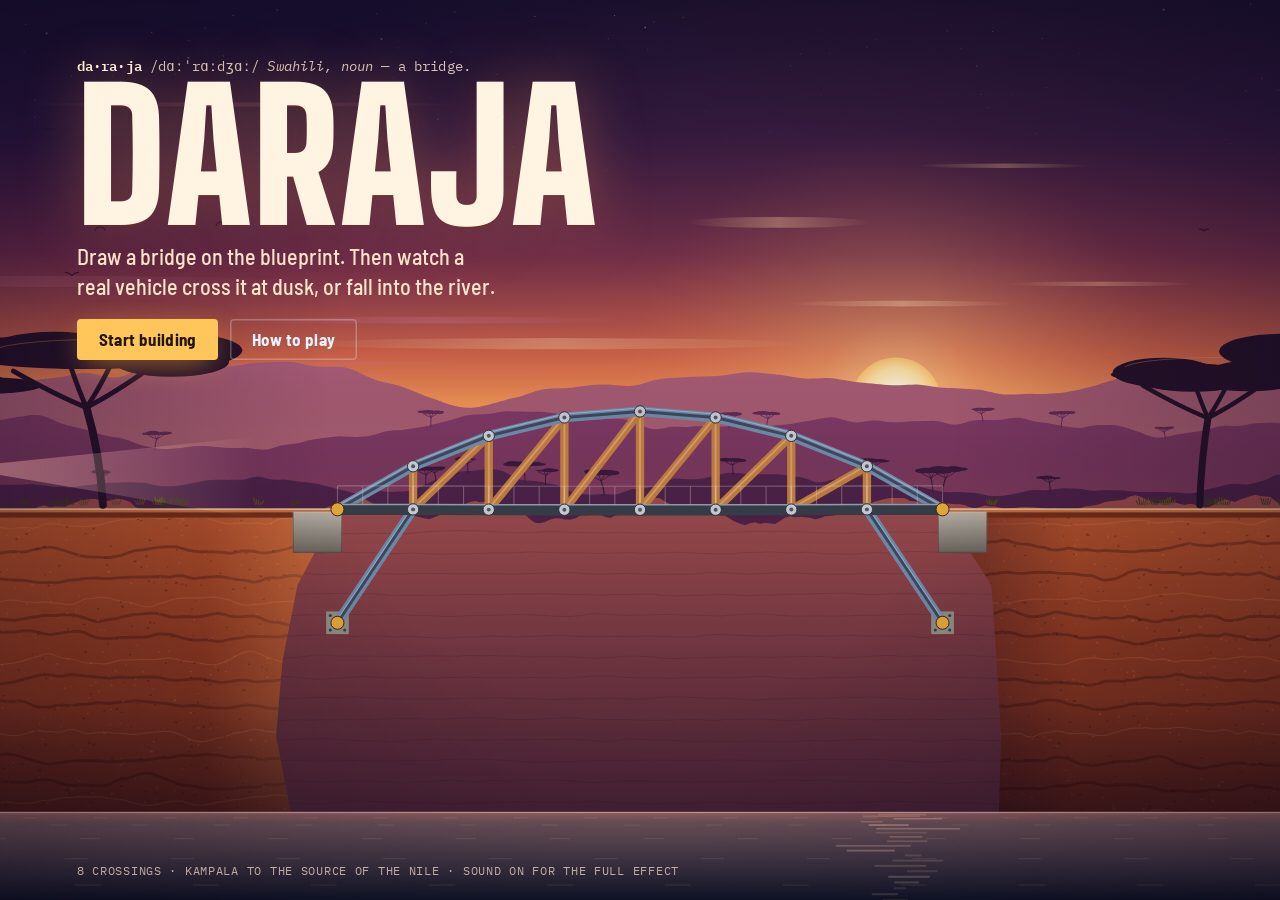
==== commit 2d95566a: "Add engineer's solutions for every level tools/solve.js searches hundreds of truss layouts per level" ====
--- a/index.html
+++ b/index.html
@@ -269,6 +269,20 @@
 .help-keys { display: flex; flex-wrap: wrap; gap: 6px 14px; margin-bottom: 16px; font: 500 13px/1.8 var(--f-body); }
 kbd { font: 600 11px/1 var(--f-mono); padding: 3px 5px; border-radius: 3px; background: rgba(29, 36, 51, .08); box-shadow: inset 0 -1px 0 rgba(29, 36, 51, .25); }
 
+.sheet-sol { width: min(680px, 100%); }
+.sheet-sol h3 { font-size: 48px; }
+.sheet-sol .sol-intro { max-width: 56ch; }
+.sol-grid { display: grid; grid-template-columns: repeat(auto-fit, minmax(240px, 1fr)); gap: 14px; margin: 4px 0 16px; }
+.sol-card { display: flex; flex-direction: column; border: 1.5px solid var(--sheet-ink); border-radius: 3px; background: rgba(255, 255, 255, .45); min-width: 0; }
+.sol-card canvas { display: block; width: 100%; aspect-ratio: 16 / 9; background: #0c2748; border-bottom: 1.5px solid var(--sheet-ink); }
+.sol-body { padding: 10px 12px 12px; display: flex; flex-direction: column; gap: 6px; flex: 1; }
+.sol-name { display: flex; justify-content: space-between; align-items: baseline; gap: 8px; }
+.sol-name b { font: 900 26px/1 var(--f-display); text-transform: uppercase; letter-spacing: .02em; }
+.sol-name span { color: #e09a1a; font-size: 18px; letter-spacing: 2px; white-space: nowrap; }
+.sol-desc { margin: 0; font: 500 14px/1.35 var(--f-body); color: rgba(29, 36, 51, .75); }
+.sol-facts { display: flex; flex-wrap: wrap; gap: 4px 12px; font: 500 12px/1.5 var(--f-mono); color: rgba(29, 36, 51, .8); }
+.sol-card .btn { margin-top: auto; align-self: flex-start; padding: 10px 16px; font-size: 15px; }
+
 #toast {
   position: fixed; left: 50%; top: 84px; transform: translate(-50%, -8px); z-index: 20; opacity: 0; pointer-events: none;
   padding: 9px 14px; border-radius: 3px; background: var(--sheet); color: var(--sheet-ink);
@@ -363,6 +377,7 @@
     <button class="tool tool-sm" id="btn-undo"><span class="tool-name">Undo</span><span class="k">Ctrl Z</span></button>
     <button class="tool tool-sm" id="btn-redo"><span class="tool-name">Redo</span><span class="k">Ctrl Y</span></button>
     <button class="tool tool-sm" id="btn-clear"><span class="tool-name">Clear</span><span class="k">all</span></button>
+    <button class="tool tool-sm" id="btn-solve" hidden><span class="tool-name">Solutions</span><span class="k">stuck? look here</span></button>
     <span class="sep"></span>
     <button class="btn btn-go" id="btn-test"><span>Test</span><small>Space</small></button>
   </div>
@@ -387,9 +402,21 @@
     <div class="res-row"><div class="stars" id="res-stars" aria-label="Stars"></div><div class="stamp" id="res-stamp">Approved</div></div>
     <dl class="res-stats" id="res-stats"></dl>
     <div class="res-actions">
+      <button class="btn btn-ink-ghost" id="res-solve" hidden>See solutions</button>
       <button class="btn btn-ink-ghost" id="res-edit">Refine design</button>
       <button class="btn btn-ink" id="res-next">Next crossing ›</button>
     </div>
+  </div>
+</section>
+
+<!-- Engineer's solutions -->
+<section id="solutions" class="overlay-card" hidden role="dialog" aria-modal="true" aria-labelledby="sol-h">
+  <div class="sheet sheet-sol">
+    <p class="eyebrow" id="sol-eyebrow">DJ-01 · Engineer's solutions</p>
+    <h3 id="sol-h">Solutions</h3>
+    <p class="res-line sol-intro">Found by searching thousands of bridges with the game's own physics. Load one into your drawing, test it, then try to beat it. Ctrl+Z brings your own design back.</p>
+    <div class="sol-grid" id="sol-grid"></div>
+    <div class="res-actions"><button class="btn btn-ink-ghost" id="sol-close">Keep trying myself</button></div>
   </div>
 </section>
 
@@ -887,6 +914,897 @@
 
 </script>
 <script>
+/*SOLUTIONS-START*/
+// Generated by tools/solve.js: the best designs its search found for each level.
+// Sturdy: most margin that fits the budget. Lean: cheapest found with peak stress <= 90%.
+const SOLUTIONS = {"1":[{"name":"Sturdy","cost":3816,"peak":0.571,"nodes":[[2.5,0],
+[1.25,-1.5],
+[5,0],
+[6.25,-1.5],
+[7.5,0],
+[8.75,-1.5]],"members":[[0,4,"road"],
+[0,5,"wood"],
+[5,4,"wood"],
+[4,6,"road"],
+[6,8,"road"],
+[6,7,"wood"],
+[7,8,"wood"],
+[7,9,"wood"],
+[8,1,"road"],
+[8,9,"wood"],
+[9,1,"wood"],
+[2,5,"wood"],
+[3,9,"wood"]]},{"name":"Lean","cost":3111,"peak":0.821,"nodes":[[2.5,0],
+[1.25,-1.5],
+[5,0],
+[7.5,0],
+[8.75,-1.5]],"members":[[0,4,"road"],
+[0,5,"wood"],
+[5,4,"wood"],
+[4,6,"road"],
+[6,7,"road"],
+[7,1,"road"],
+[7,8,"wood"],
+[8,1,"wood"],
+[2,5,"wood"],
+[3,8,"wood"]]}],"2":[{"name":"Best","cost":6356,"peak":0.623,"nodes":[[2.333,0],
+[1.167,-1.5],
+[3.5,-1.5],
+[4.667,0],
+[5.833,-1.5],
+[7,0],
+[8.167,-1.5],
+[9.333,0],
+[10.5,-1.5],
+[11.667,0],
+[12.833,-1.5]],"members":[[0,4,"road"],
+[0,5,"wood"],
+[5,4,"wood"],
+[4,7,"road"],
+[4,6,"wood"],
+[6,7,"wood"],
+[6,8,"wood"],
+[7,9,"road"],
+[7,8,"wood"],
+[8,9,"wood"],
+[8,10,"wood"],
+[9,11,"road"],
+[9,10,"wood"],
+[10,11,"wood"],
+[10,12,"wood"],
+[11,13,"road"],
+[11,12,"wood"],
+[12,13,"wood"],
+[13,1,"road"],
+[13,14,"wood"],
+[14,1,"wood"],
+[2,5,"wood"],
+[3,14,"wood"]]}],"3":[{"name":"Sturdy","cost":10534,"peak":0.586,"nodes":[[2,0],
+[1,-1.5],
+[3,-1.5],
+[4,0],
+[5,-1.5],
+[6,0],
+[7,-1.5],
+[8,0],
+[9,-1.5],
+[10,0],
+[12,0],
+[11,-1.5],
+[13,-1.5],
+[14,0],
+[15,-1.5],
+[16,0],
+[17,-1.5],
+[18,0],
+[19,-1.5]],"members":[[0,5,"road"],
+[0,6,"wood"],
+[6,5,"wood"],
+[5,8,"road"],
+[5,7,"wood"],
+[7,8,"wood"],
+[7,9,"wood"],
+[8,10,"road"],
+[8,9,"wood"],
+[9,10,"wood"],
+[9,11,"wood"],
+[10,12,"road"],
+[10,11,"wood"],
+[11,12,"wood"],
+[11,13,"steel"],
+[12,14,"road"],
+[12,13,"wood"],
+[13,14,"wood"],
+[14,15,"road"],
+[14,16,"wood"],
+[16,15,"wood"],
+[16,17,"wood"],
+[15,18,"road"],
+[15,17,"wood"],
+[17,18,"wood"],
+[17,19,"wood"],
+[18,20,"road"],
+[18,19,"wood"],
+[19,20,"wood"],
+[19,21,"wood"],
+[20,22,"road"],
+[20,21,"wood"],
+[21,22,"wood"],
+[22,1,"road"],
+[22,23,"wood"],
+[23,1,"wood"],
+[2,6,"wood"],
+[3,23,"wood"],
+[4,13,"steel"]]},{"name":"Lean","cost":9835,"peak":0.9,"nodes":[[2.5,0],
+[1.25,-1.5],
+[3.75,-1.5],
+[5,0],
+[6.25,-1.5],
+[7.5,0],
+[8.75,-1.5],
+[10,0],
+[12.5,0],
+[11.25,-1.5],
+[13.75,-1.5],
+[15,0],
+[16.25,-1.5],
+[17.5,0],
+[18.75,-1.5]],"members":[[0,5,"road"],
+[0,6,"wood"],
+[6,5,"wood"],
+[6,7,"wood"],
+[5,8,"road"],
+[5,7,"wood"],
+[7,8,"wood"],
+[7,9,"wood"],
+[8,10,"road"],
+[8,9,"wood"],
+[9,10,"wood"],
+[9,11,"wood"],
+[10,12,"road"],
+[10,11,"wood"],
+[11,12,"wood"],
+[12,13,"road"],
+[12,14,"wood"],
+[14,13,"wood"],
+[14,15,"wood"],
+[13,16,"road"],
+[13,15,"wood"],
+[15,16,"wood"],
+[15,17,"wood"],
+[16,18,"road"],
+[16,17,"wood"],
+[17,18,"wood"],
+[17,19,"wood"],
+[18,1,"road"],
+[18,19,"wood"],
+[19,1,"wood"],
+[2,6,"wood"],
+[3,19,"wood"],
+[4,11,"wood"],
+[4,14,"wood"]]}],"4":[{"name":"Sturdy","cost":9004,"peak":0.579,"nodes":[[2.286,0.286],
+[1.143,-1.357],
+[3.429,-1.071],
+[4.571,0.571],
+[5.714,-0.786],
+[6.857,0.857],
+[8,-0.5],
+[9.143,1.143],
+[10.286,-0.214],
+[11.429,1.429],
+[12.571,0.071],
+[13.714,1.714],
+[14.857,0.357]],"members":[[0,4,"road"],
+[0,5,"wood"],
+[5,4,"steel"],
+[5,6,"wood"],
+[4,7,"road"],
+[4,6,"wood"],
+[6,7,"wood"],
+[6,8,"wood"],
+[7,9,"road"],
+[7,8,"wood"],
+[8,9,"wood"],
+[8,10,"wood"],
+[9,11,"road"],
+[9,10,"wood"],
+[10,11,"wood"],
+[10,12,"wood"],
+[11,13,"road"],
+[11,12,"wood"],
+[12,13,"wood"],
+[12,14,"wood"],
+[13,15,"road"],
+[13,14,"wood"],
+[14,15,"wood"],
+[14,16,"wood"],
+[15,1,"road"],
+[15,16,"wood"],
+[16,1,"wood"],
+[2,5,"steel"],
+[3,16,"steel"]]},{"name":"Lean","cost":7400,"peak":0.79,"nodes":[[2.286,0.286],
+[1.143,-1.357],
+[3.429,-1.071],
+[4.571,0.571],
+[5.714,-0.786],
+[6.857,0.857],
+[8,-0.5],
+[9.143,1.143],
+[10.286,-0.214],
+[11.429,1.429],
+[12.571,0.071],
+[13.714,1.714],
+[14.857,0.357]],"members":[[0,4,"road"],
+[0,5,"wood"],
+[5,4,"wood"],
+[4,7,"road"],
+[4,6,"wood"],
+[6,7,"wood"],
+[6,8,"wood"],
+[7,9,"road"],
+[7,8,"wood"],
+[8,9,"wood"],
+[8,10,"wood"],
+[9,11,"road"],
+[9,10,"wood"],
+[10,11,"wood"],
+[10,12,"wood"],
+[11,13,"road"],
+[11,12,"wood"],
+[12,13,"wood"],
+[12,14,"wood"],
+[13,15,"road"],
+[13,14,"wood"],
+[14,15,"wood"],
+[15,1,"road"],
+[15,16,"wood"],
+[16,1,"wood"],
+[2,5,"wood"],
+[3,16,"wood"]]}],"5":[{"name":"Sturdy","cost":15226,"peak":0.64,"nodes":[[2,0],
+[3,-1.5],
+[4,0],
+[5,-1.5],
+[6,0],
+[7,-1.5],
+[8,0],
+[9,-1.5],
+[10,0],
+[11,-1.5],
+[12,0],
+[13,-1.5],
+[14,0],
+[15,-1.5],
+[16,0],
+[17,-1.5],
+[18,0],
+[19,-1.5],
+[20,0],
+[21,-1.5]],"members":[[0,4,"road"],
+[4,6,"road"],
+[4,5,"wood"],
+[5,6,"wood"],
+[5,7,"wood"],
+[6,8,"road"],
+[6,7,"wood"],
+[7,8,"wood"],
+[7,9,"wood"],
+[8,10,"road"],
+[8,9,"wood"],
+[9,10,"wood"],
+[10,12,"road"],
+[10,11,"wood"],
+[11,12,"wood"],
+[11,13,"wood"],
+[12,14,"road"],
+[12,13,"wood"],
+[13,14,"wood"],
+[14,16,"road"],
+[14,15,"wood"],
+[15,16,"wood"],
+[15,17,"wood"],
+[16,18,"road"],
+[16,17,"wood"],
+[17,18,"wood"],
+[17,19,"wood"],
+[18,20,"road"],
+[18,19,"wood"],
+[19,20,"wood"],
+[19,21,"wood"],
+[20,22,"road"],
+[20,21,"wood"],
+[21,22,"wood"],
+[21,23,"wood"],
+[22,1,"road"],
+[22,23,"wood"],
+[23,1,"wood"],
+[2,6,"cable"],
+[2,10,"cable"],
+[3,16,"cable"]]},{"name":"Lean","cost":13850,"peak":0.803,"nodes":[[2,0],
+[1,-1.5],
+[3,-1.5],
+[4,0],
+[5,-1.5],
+[6,0],
+[7,-1.5],
+[8,0],
+[9,-1.5],
+[10,0],
+[11,-1.5],
+[12,0],
+[13,-1.5],
+[14,0],
+[15,-1.5],
+[16,0],
+[17,-1.5],
+[18,0],
+[19,-1.5],
+[20,0],
+[21,-1.5]],"members":[[0,4,"road"],
+[0,5,"wood"],
+[5,4,"wood"],
+[5,6,"wood"],
+[4,7,"road"],
+[4,6,"wood"],
+[6,7,"wood"],
+[6,8,"wood"],
+[7,9,"road"],
+[7,8,"wood"],
+[8,9,"wood"],
+[9,11,"road"],
+[9,10,"wood"],
+[10,11,"wood"],
+[10,12,"wood"],
+[11,13,"road"],
+[11,12,"wood"],
+[12,13,"wood"],
+[12,14,"wood"],
+[13,15,"road"],
+[13,14,"wood"],
+[14,15,"wood"],
+[14,16,"wood"],
+[15,17,"road"],
+[15,16,"wood"],
+[16,17,"wood"],
+[16,18,"wood"],
+[17,19,"road"],
+[17,18,"wood"],
+[18,19,"wood"],
+[19,21,"road"],
+[19,20,"wood"],
+[20,21,"wood"],
+[20,22,"wood"],
+[21,23,"road"],
+[21,22,"wood"],
+[22,23,"wood"],
+[22,24,"wood"],
+[23,1,"road"],
+[23,24,"wood"],
+[24,1,"wood"],
+[2,11,"cable"],
+[3,21,"cable"]]}],"6":[{"name":"Sturdy","cost":18731,"peak":0.632,"nodes":[[2.375,0],
+[1.188,-1.5],
+[3.563,-1.5],
+[4.75,0],
+[5.938,-1.5],
+[7.125,0],
+[8.313,-1.5],
+[9.5,0],
+[11.75,0],
+[10.625,-1.5],
+[12.875,-1.5],
+[14,0],
+[15.125,-1.5],
+[16.25,0],
+[17.375,-1.5],
+[18.5,0],
+[20.875,0],
+[19.688,-1.5],
+[22.063,-1.5],
+[23.25,0],
+[24.438,-1.5],
+[25.625,0],
+[26.813,-1.5]],"members":[[0,6,"road"],
+[0,7,"wood"],
+[7,6,"steel"],
+[6,9,"road"],
+[6,8,"wood"],
+[8,9,"wood"],
+[8,10,"wood"],
+[9,11,"road"],
+[9,10,"wood"],
+[10,11,"wood"],
+[11,13,"road"],
+[11,12,"steel"],
+[12,13,"wood"],
+[13,14,"road"],
+[13,15,"wood"],
+[15,14,"steel"],
+[15,16,"wood"],
+[14,17,"road"],
+[14,16,"wood"],
+[16,17,"wood"],
+[16,18,"wood"],
+[17,19,"road"],
+[17,18,"wood"],
+[18,19,"wood"],
+[18,20,"wood"],
+[19,21,"road"],
+[19,20,"steel"],
+[20,21,"wood"],
+[21,22,"road"],
+[21,23,"wood"],
+[23,22,"steel"],
+[22,25,"road"],
+[22,24,"wood"],
+[24,25,"wood"],
+[24,26,"wood"],
+[25,27,"road"],
+[25,26,"wood"],
+[26,27,"wood"],
+[26,28,"wood"],
+[27,1,"road"],
+[27,28,"steel"],
+[28,1,"wood"],
+[2,7,"steel"],
+[3,28,"steel"],
+[4,15,"steel"],
+[4,12,"steel"],
+[5,20,"steel"],
+[5,23,"steel"]]},{"name":"Lean","cost":16667,"peak":0.876,"nodes":[[2.375,0],
+[1.188,-1.5],
+[3.563,-1.5],
+[4.75,0],
+[5.938,-1.5],
+[7.125,0],
+[8.313,-1.5],
+[9.5,0],
+[11.75,0],
+[10.625,-1.5],
+[12.875,-1.5],
+[14,0],
+[15.125,-1.5],
+[16.25,0],
+[17.375,-1.5],
+[18.5,0],
+[20.875,0],
+[19.688,-1.5],
+[22.063,-1.5],
+[23.25,0],
+[24.438,-1.5],
+[25.625,0],
+[26.813,-1.5]],"members":[[0,6,"road"],
+[0,7,"wood"],
+[7,6,"wood"],
+[6,9,"road"],
+[6,8,"wood"],
+[8,9,"wood"],
+[8,10,"wood"],
+[9,11,"road"],
+[9,10,"wood"],
+[10,11,"wood"],
+[11,13,"road"],
+[11,12,"wood"],
+[12,13,"wood"],
+[13,14,"road"],
+[13,15,"wood"],
+[15,14,"wood"],
+[15,16,"wood"],
+[14,17,"road"],
+[14,16,"wood"],
+[16,17,"wood"],
+[16,18,"wood"],
+[17,19,"road"],
+[17,18,"wood"],
+[18,19,"wood"],
+[18,20,"wood"],
+[19,21,"road"],
+[19,20,"wood"],
+[20,21,"wood"],
+[21,22,"road"],
+[21,23,"wood"],
+[23,22,"wood"],
+[22,25,"road"],
+[22,24,"wood"],
+[24,25,"wood"],
+[24,26,"wood"],
+[25,27,"road"],
+[25,26,"wood"],
+[26,27,"wood"],
+[27,1,"road"],
+[27,28,"steel"],
+[28,1,"wood"],
+[2,7,"steel"],
+[3,28,"steel"],
+[4,15,"steel"],
+[4,12,"steel"],
+[5,20,"steel"],
+[5,23,"steel"]]}],"7":[{"name":"Sturdy","cost":43825,"peak":0.799,"nodes":[[2,0],
+[1,3],
+[3,3],
+[4,0],
+[5,3],
+[6,0],
+[7,3],
+[8,0],
+[9,3],
+[10,0],
+[11,3],
+[12,0],
+[13,3],
+[14,0],
+[15,3],
+[16,0],
+[17,3],
+[18,0],
+[19,3],
+[20,0],
+[21,3],
+[22,0],
+[23,3],
+[24,0],
+[25,3],
+[26,0],
+[27,3],
+[28,0],
+[29,3]],"members":[[0,8,"road"],
+[0,9,"steel"],
+[9,8,"steel"],
+[9,10,"wood"],
+[8,11,"road"],
+[8,10,"steel"],
+[10,11,"steel"],
+[10,12,"wood"],
+[11,13,"road"],
+[11,12,"steel"],
+[12,13,"steel"],
+[12,14,"wood"],
+[13,15,"road"],
+[13,14,"steel"],
+[14,15,"steel"],
+[14,16,"steel"],
+[15,17,"road"],
+[15,16,"steel"],
+[16,17,"steel"],
+[16,18,"wood"],
+[17,19,"road"],
+[17,18,"steel"],
+[18,19,"steel"],
+[19,21,"road"],
+[19,20,"steel"],
+[20,21,"steel"],
+[20,22,"wood"],
+[21,23,"road"],
+[21,22,"steel"],
+[22,23,"steel"],
+[22,24,"wood"],
+[23,25,"road"],
+[23,24,"steel"],
+[24,25,"steel"],
+[24,26,"wood"],
+[25,27,"road"],
+[25,26,"steel"],
+[26,27,"steel"],
+[26,28,"wood"],
+[27,29,"road"],
+[27,28,"steel"],
+[28,29,"steel"],
+[28,30,"steel"],
+[29,31,"road"],
+[29,30,"steel"],
+[30,31,"steel"],
+[30,32,"wood"],
+[31,33,"road"],
+[31,32,"steel"],
+[32,33,"steel"],
+[32,34,"wood"],
+[33,35,"road"],
+[33,34,"steel"],
+[34,35,"steel"],
+[34,36,"wood"],
+[35,1,"road"],
+[35,36,"steel"],
+[36,1,"steel"],
+[6,14,"cable"],
+[6,10,"cable"],
+[7,30,"cable"],
+[7,34,"cable"]]},{"name":"Lean","cost":40093,"peak":0.882,"nodes":[[2,0],
+[1,-3],
+[3,-3],
+[4,0],
+[5,-3],
+[6,0],
+[7,-3],
+[8,0],
+[9,-3],
+[10,0],
+[11,-3],
+[12,0],
+[13,-3],
+[14,0],
+[15,-3],
+[16,0],
+[17,-3],
+[18,0],
+[19,-3],
+[20,0],
+[21,-3],
+[22,0],
+[23,-3],
+[24,0],
+[25,-3],
+[26,0],
+[27,-3],
+[28,0],
+[29,-3]],"members":[[0,8,"road"],
+[9,10,"steel"],
+[8,11,"road"],
+[8,10,"steel"],
+[10,11,"steel"],
+[10,12,"wood"],
+[11,13,"road"],
+[11,12,"steel"],
+[12,13,"steel"],
+[12,14,"wood"],
+[13,15,"road"],
+[13,14,"steel"],
+[14,15,"steel"],
+[14,16,"steel"],
+[15,17,"road"],
+[15,16,"steel"],
+[16,17,"steel"],
+[16,18,"steel"],
+[17,19,"road"],
+[17,18,"steel"],
+[18,19,"steel"],
+[18,20,"steel"],
+[19,21,"road"],
+[19,20,"steel"],
+[20,21,"steel"],
+[20,22,"steel"],
+[21,23,"road"],
+[21,22,"steel"],
+[22,23,"steel"],
+[22,24,"steel"],
+[23,25,"road"],
+[23,24,"steel"],
+[24,25,"steel"],
+[24,26,"steel"],
+[25,27,"road"],
+[25,26,"steel"],
+[26,27,"steel"],
+[26,28,"steel"],
+[27,29,"road"],
+[27,28,"steel"],
+[28,29,"steel"],
+[28,30,"steel"],
+[29,31,"road"],
+[29,30,"steel"],
+[30,31,"steel"],
+[30,32,"wood"],
+[31,33,"road"],
+[31,32,"steel"],
+[32,33,"steel"],
+[33,35,"road"],
+[34,36,"steel"],
+[35,1,"road"],
+[6,11,"cable"],
+[7,33,"cable"],
+[7,35,"cable"]]}],"8":[{"name":"Sturdy","cost":38456,"peak":0.641,"nodes":[[2.25,0],
+[1.125,-2.5],
+[3.375,-2.5],
+[4.5,0],
+[5.625,-2.5],
+[6.75,0],
+[7.875,-2.5],
+[9,0],
+[10.125,-2.5],
+[11.25,0],
+[12.375,-2.5],
+[13.5,0],
+[15.667,0],
+[14.583,-2.5],
+[16.75,-2.5],
+[17.833,0],
+[18.917,-2.5],
+[20,0],
+[21.083,-2.5],
+[22.167,0],
+[23.25,-2.5],
+[24.333,0],
+[25.417,-2.5],
+[26.5,0],
+[28.75,0],
+[27.625,-2.5],
+[29.875,-2.5],
+[31,0],
+[32.125,-2.5],
+[33.25,0],
+[34.375,-2.5],
+[35.5,0],
+[36.625,-2.5],
+[37.75,0],
+[38.875,-2.5]],"members":[[0,8,"road"],
+[0,9,"wood"],
+[9,8,"steel"],
+[9,10,"wood"],
+[8,11,"road"],
+[8,10,"steel"],
+[10,11,"steel"],
+[10,12,"wood"],
+[11,13,"road"],
+[11,12,"wood"],
+[12,13,"steel"],
+[12,14,"steel"],
+[13,15,"road"],
+[13,14,"wood"],
+[14,15,"wood"],
+[14,16,"steel"],
+[15,17,"road"],
+[15,16,"steel"],
+[16,17,"wood"],
+[16,18,"wood"],
+[17,19,"road"],
+[17,18,"steel"],
+[18,19,"wood"],
+[19,20,"road"],
+[19,21,"steel"],
+[21,20,"steel"],
+[21,22,"steel"],
+[20,23,"road"],
+[20,22,"wood"],
+[22,23,"steel"],
+[22,24,"steel"],
+[23,25,"road"],
+[23,24,"wood"],
+[24,25,"wood"],
+[24,26,"steel"],
+[25,27,"road"],
+[25,26,"wood"],
+[26,27,"wood"],
+[26,28,"steel"],
+[27,29,"road"],
+[27,28,"steel"],
+[28,29,"wood"],
+[28,30,"steel"],
+[29,31,"road"],
+[29,30,"steel"],
+[30,31,"steel"],
+[31,32,"road"],
+[31,33,"steel"],
+[33,32,"steel"],
+[33,34,"wood"],
+[32,35,"road"],
+[32,34,"steel"],
+[34,35,"steel"],
+[34,36,"steel"],
+[35,37,"road"],
+[35,36,"wood"],
+[36,37,"wood"],
+[36,38,"steel"],
+[37,39,"road"],
+[37,38,"steel"],
+[38,39,"wood"],
+[38,40,"wood"],
+[39,41,"road"],
+[39,40,"steel"],
+[40,41,"steel"],
+[40,42,"wood"],
+[41,1,"road"],
+[41,42,"steel"],
+[2,9,"steel"],
+[3,42,"steel"],
+[4,21,"steel"],
+[5,30,"steel"]]},{"name":"Lean","cost":28939,"peak":0.887,"nodes":[[2.25,0],
+[1.125,-2],
+[3.375,-2],
+[4.5,0],
+[5.625,-2],
+[6.75,0],
+[7.875,-2],
+[9,0],
+[10.125,-2],
+[11.25,0],
+[12.375,-2],
+[13.5,0],
+[15.667,0],
+[14.583,-2],
+[16.75,-2],
+[17.833,0],
+[18.917,-2],
+[20,0],
+[21.083,-2],
+[22.167,0],
+[23.25,-2],
+[24.333,0],
+[25.417,-2],
+[26.5,0],
+[28.75,0],
+[27.625,-2],
+[29.875,-2],
+[31,0],
+[32.125,-2],
+[33.25,0],
+[34.375,-2],
+[35.5,0],
+[36.625,-2],
+[37.75,0],
+[38.875,-2]],"members":[[0,8,"road"],
+[0,9,"wood"],
+[9,8,"steel"],
+[9,10,"wood"],
+[8,11,"road"],
+[8,10,"wood"],
+[10,11,"steel"],
+[10,12,"wood"],
+[11,13,"road"],
+[11,12,"wood"],
+[12,13,"wood"],
+[12,14,"wood"],
+[13,15,"road"],
+[13,14,"wood"],
+[14,15,"wood"],
+[14,16,"wood"],
+[15,17,"road"],
+[15,16,"wood"],
+[16,17,"wood"],
+[16,18,"wood"],
+[17,19,"road"],
+[17,18,"steel"],
+[18,19,"wood"],
+[19,20,"road"],
+[19,21,"steel"],
+[21,20,"steel"],
+[21,22,"steel"],
+[20,23,"road"],
+[20,22,"wood"],
+[22,23,"steel"],
+[22,24,"wood"],
+[23,25,"road"],
+[23,24,"wood"],
+[24,25,"wood"],
+[24,26,"wood"],
+[25,27,"road"],
+[25,26,"wood"],
+[26,27,"wood"],
+[26,28,"wood"],
+[27,29,"road"],
+[27,28,"wood"],
+[28,29,"wood"],
+[28,30,"steel"],
+[29,31,"road"],
+[29,30,"steel"],
+[30,31,"steel"],
+[31,32,"road"],
+[31,33,"wood"],
+[33,32,"steel"],
+[33,34,"wood"],
+[32,35,"road"],
+[32,34,"wood"],
+[34,35,"wood"],
+[34,36,"wood"],
+[35,37,"road"],
+[35,36,"wood"],
+[36,37,"wood"],
+[36,38,"wood"],
+[37,39,"road"],
+[37,38,"wood"],
+[38,39,"wood"],
+[38,40,"wood"],
+[39,41,"road"],
+[39,40,"steel"],
+[40,41,"wood"],
+[40,42,"wood"],
+[41,1,"road"],
+[41,42,"steel"],
+[42,1,"wood"],
+[2,9,"steel"],
+[3,42,"steel"],
+[4,21,"steel"],
+[5,30,"steel"]]}]};
+/*SOLUTIONS-END*/
+
+</script>
+<script>
 'use strict';
 // ===========================================================================
 // Daraja: game shell, renderer, input, audio.
@@ -907,7 +1825,8 @@
   try { const s = JSON.parse(localStorage.getItem(SAVE_KEY)); if (s && typeof s === 'object') return s; } catch (e) { /* no storage */ }
   return {};
 }
-const save = Object.assign({ progress: {}, designs: {}, muted: false, seenHelp: false }, loadSave());
+const save = Object.assign({ progress: {}, designs: {}, fails: {}, muted: false, seenHelp: false }, loadSave());
+save.fails = save.fails || {};
 function persist() { try { localStorage.setItem(SAVE_KEY, JSON.stringify(save)); } catch (e) { /* ignore */ } }
 
 // ---------------------------------------------------------------- helpers
@@ -1940,6 +2859,7 @@
   $('#tools-live').hidden = name !== 'live';
   $('#hud-mode').textContent = name === 'live' ? 'Live test' : 'Blueprint';
   if (name !== 'live') $('#result').hidden = true;
+  if (name !== 'build' && name !== 'live') $('#solutions').hidden = true;
   if (name !== 'live') Snd.engine(false, 0, 0);
 }
 
@@ -1995,11 +2915,11 @@
       </div>`;
     b.addEventListener('click', () => { Snd.init(); openLevel(L); });
     grid.appendChild(b);
-    requestAnimationFrame(() => drawThumb(b.querySelector('canvas'), L));
+    requestAnimationFrame(() => drawThumb(b.querySelector('canvas'), L, save.designs[L.id]));
   });
   $('#levels-sum').textContent = `${total} / ${LEVELS.length * 3} stars`;
 }
-function drawThumb(canvas, L) {
+function drawThumb(canvas, L, D) {
   const r = canvas.getBoundingClientRect();
   const w = Math.max(10, r.width), h = Math.max(10, r.height), d = Math.min(2, window.devicePixelRatio || 1);
   canvas.width = Math.round(w * d); canvas.height = Math.round(h * d);
@@ -2017,7 +2937,6 @@
     for (let k = -h; k < w; k += 5) { c.beginPath(); c.moveTo(k, h); c.lineTo(k + h, 0); c.stroke(); }
     c.restore(); path(c, p.pts, v); c.strokeStyle = 'rgba(234,243,255,.7)'; c.lineWidth = 1; c.stroke();
   }
-  const D = save.designs[L.id];
   if (D) {
     const nodes = L.anchors.concat(D.nodes);
     for (const m of D.members) {
@@ -2044,6 +2963,7 @@
   $('#hud-place').textContent = L.place;
   $('#hud-veh').textContent = `${V.name} ${(V.mass / 1000).toFixed(1)} t`;
   $('#hud-budget').textContent = ugxShort(L.budget);
+  updateSolveButton();
   requestAnimationFrame(() => { rebuild(); updateCost(); });
   rebuild(); updateCost();
   if (!save.seenHelp) { save.seenHelp = true; persist(); setTimeout(() => showHelp(true), 350); }
@@ -2239,6 +3159,7 @@
 window.addEventListener('keydown', e => {
   if (e.target && (e.target.tagName === 'INPUT' || e.target.tagName === 'TEXTAREA')) return;
   if (!$('#help').hidden) { if (e.key === 'Escape' || e.key === 'Enter') { $('#help').hidden = true; e.preventDefault(); } return; }
+  if (!$('#solutions').hidden) { if (e.key === 'Escape') { $('#solutions').hidden = true; e.preventDefault(); } return; }
   const k = e.key.toLowerCase(), mod = e.ctrlKey || e.metaKey;
   if (S.screen === 'build') {
     if (mod && k === 'z' && !e.shiftKey) { undo(); e.preventDefault(); return; }
@@ -2369,6 +3290,8 @@
   const idx = LEVELS.indexOf(L);
   const next = LEVELS[idx + 1];
   const nb = $('#res-next');
+  $('#res-solve').hidden = stars > 0 || !SOLUTIONS[L.id];
+  if (stars === 0) { save.fails[L.id] = (save.fails[L.id] || 0) + 1; persist(); updateSolveButton(); }
   if (stars > 0) {
     const prev = save.progress[L.id];
     if (!prev || stars > prev.stars || (stars === prev.stars && cost < prev.cost)) { save.progress[L.id] = { stars, cost }; persist(); }
@@ -2382,6 +3305,51 @@
   }
   $('#res-edit').onclick = () => { $('#result').hidden = true; stopTest(); };
   $('#result').hidden = false;
+}
+
+// ---------------------------------------------------------------- solutions
+function updateSolveButton() {
+  const L = S.level; if (!L || !L.code || !SOLUTIONS[L.id]) { $('#btn-solve').hidden = true; return; }
+  $('#btn-solve').hidden = !((save.fails[L.id] || 0) > 0 || save.progress[L.id]);
+}
+// The one place a reveal is unlocked. It runs the callback straight away today.
+// A rewarded-ad SDK (e.g. a game portal's "rewarded break") would be called here
+// and run cb() only when the viewer finishes the ad.
+function revealGate(cb) { cb(); }
+
+function starsFor(L, c) { return c <= L.budget * .7 ? 3 : c <= L.budget * .85 ? 2 : c <= L.budget ? 1 : 0; }
+function showSolutions() {
+  const L = S.level, list = SOLUTIONS[L.id] || [];
+  $('#result').hidden = true;
+  $('#sol-eyebrow').textContent = `${L.code} · ${L.name} · Engineer's solutions`;
+  const grid = $('#sol-grid'); grid.innerHTML = '';
+  list.forEach(sol => {
+    const st = starsFor(L, sol.cost);
+    const mats = [...new Set(sol.members.map(m => m[2]))].map(k => MATERIALS[k].short.toLowerCase()).join(', ');
+    const desc = list.length === 1 ? `The best design the search found: cheap and still comfortable, peaking at ${Math.round(sol.peak * 100)}%.`
+      : sol.name === 'Sturdy' ? `The safer choice: its busiest member peaks at ${Math.round(sol.peak * 100)}% of capacity, so it forgives your tweaks.`
+      : `The cheapest bridge the search found that still holds. Its busiest member peaks at ${Math.round(sol.peak * 100)}%.`;
+    const card = document.createElement('div');
+    card.className = 'sol-card';
+    card.innerHTML = `<canvas></canvas><div class="sol-body">
+      <div class="sol-name"><b>${list.length === 1 ? 'Best found' : sol.name}</b><span aria-label="${st} stars">${'★'.repeat(st)}${'☆'.repeat(3 - st)}</span></div>
+      <p class="sol-desc">${desc}</p>
+      <div class="sol-facts"><span>${ugx(sol.cost)}</span><span>${sol.members.length} members</span><span>${mats}</span></div>
+      <button class="btn btn-ink">Load into drawing</button></div>`;
+    card.querySelector('button').addEventListener('click', () => revealGate(() => loadSolution(sol)));
+    grid.appendChild(card);
+    requestAnimationFrame(() => drawThumb(card.querySelector('canvas'), L, sol));
+  });
+  $('#solutions').hidden = false;
+  const first = grid.querySelector('button'); if (first) first.focus();
+}
+function loadSolution(sol) {
+  $('#solutions').hidden = true;
+  if (S.screen === 'live') { S.trans = null; S.sim = null; setScreen('build'); }
+  snapshot();
+  S.design = { nodes: sol.nodes.map(n => n.slice()), members: sol.members.map(m => m.slice()) };
+  S.lastAdded = null; changed(); Snd.place('steel');
+  toast(`${sol.name} design loaded. Press Space to test it. Ctrl+Z brings yours back.`, 4200);
 }
 
 // ---------------------------------------------------------------- navigation
@@ -2403,6 +3371,10 @@
 $('#tool-erase').addEventListener('click', () => selectTool('erase'));
 $('#btn-mute').addEventListener('click', toggleMute);
 $('#btn-help').addEventListener('click', () => showHelp());
+$('#btn-solve').addEventListener('click', showSolutions);
+$('#res-solve').addEventListener('click', showSolutions);
+$('#sol-close').addEventListener('click', () => { $('#solutions').hidden = true; });
+$('#solutions').addEventListener('click', e => { if (e.target.id === 'solutions') $('#solutions').hidden = true; });
 $('#help-close').addEventListener('click', () => { $('#help').hidden = true; });
 $('#help').addEventListener('click', e => { if (e.target.id === 'help') $('#help').hidden = true; });
 $('#btn-mute').classList.toggle('off', !!save.muted);
@@ -2452,7 +3424,7 @@
 else boot();
 
 // hook for automated checks
-window.__daraja = { S, openLevel: i => openLevel(LEVELS[i - 1]), setDesign(d) { S.design = d; changed(); }, startTest, goLevels, LEVELS };
+window.__daraja = { S, showSolutions, openLevel: i => openLevel(LEVELS[i - 1]), setDesign(d) { S.design = d; changed(); }, startTest, goLevels, LEVELS };
 })();
 
 </script>
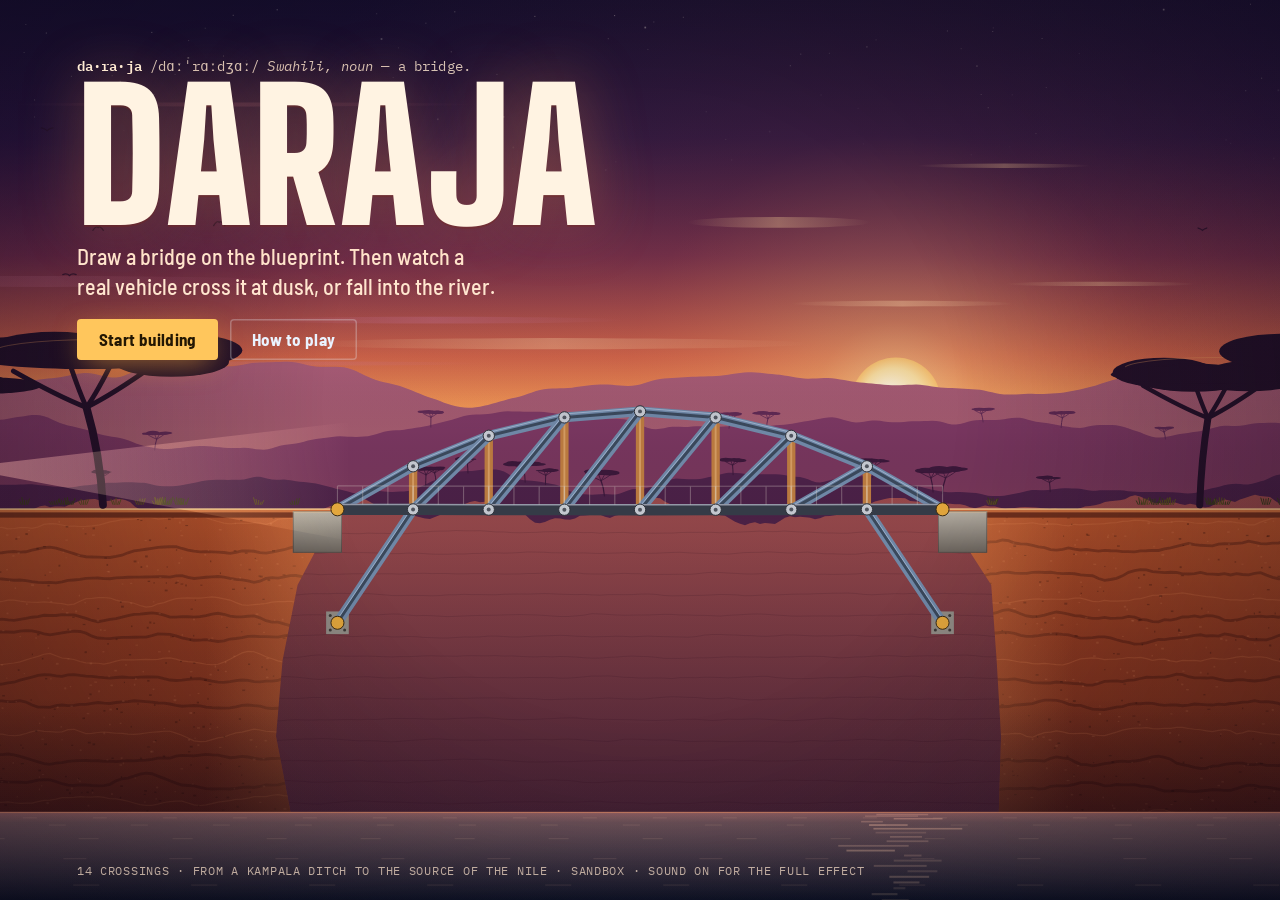
==== commit e300cb50: "Add Apprentice chapter, hints, engineer's notes, and much more Learning - Chapter 1 (Apprentice): si" ====
--- a/index.html
+++ b/index.html
@@ -103,7 +103,8 @@
 .eyebrow { margin: 0 0 4px; font: 500 12px/1.3 var(--f-mono); letter-spacing: .12em; text-transform: uppercase; color: var(--ink-dim); }
 #levels h2 { margin: 0; font: 700 clamp(40px, 6vw, 64px)/.95 var(--f-display); text-transform: uppercase; letter-spacing: .01em; text-wrap: balance; }
 .levels-sum { margin: 0; font: 500 13px/1.4 var(--f-mono); color: var(--ink-dim); }
-.level-grid { display: grid; grid-template-columns: repeat(auto-fill, minmax(260px, 1fr)); gap: 18px; max-width: 1180px; margin: 0 auto; }
+.level-grid { max-width: 1180px; margin: 0 auto; }
+.level-grid-inner { display: grid; grid-template-columns: repeat(auto-fill, minmax(260px, 1fr)); gap: 18px; }
 .lvl {
   position: relative; text-align: left; cursor: pointer; padding: 0; border: 0;
   background: rgba(8, 26, 52, .7); box-shadow: inset 0 0 0 1px rgba(160, 205, 255, .3);
@@ -215,7 +216,7 @@
 /* live mode: warm glass instead of blueprint panels */
 body.live .panel { background: rgba(28, 16, 38, .62); box-shadow: inset 0 0 0 1px rgba(255, 200, 150, .22); }
 body.live .tb-cell, body.live .hud-left .icon-btn { border-color: rgba(255, 200, 150, .18); }
-body.live .hud-mode { color: #ffd9b0; border-color: rgba(255, 200, 150, .4); border-style: solid; }
+body.live .hud-mode { color: #ffd9b0; border-color: rgba(255, 200, 150, .4); border-style: solid; background: rgba(28, 16, 38, .62); backdrop-filter: blur(6px); -webkit-backdrop-filter: blur(6px); }
 body.live .hud-mode::before { content: ""; display: inline-block; width: 7px; height: 7px; border-radius: 50%; background: var(--ember); margin-right: 8px; vertical-align: 1px; animation: blink 1.2s infinite; }
 body.live .live-stats { display: flex; }
 body.live .budget { display: none; }
@@ -283,6 +284,54 @@
 .sol-facts { display: flex; flex-wrap: wrap; gap: 4px 12px; font: 500 12px/1.5 var(--f-mono); color: rgba(29, 36, 51, .8); }
 .sol-card .btn { margin-top: auto; align-self: flex-start; padding: 10px 16px; font-size: 15px; }
 
+.levels-tools { display: flex; align-items: center; gap: 8px; flex-wrap: wrap; }
+.levels-tools .levels-sum { margin-right: 6px; }
+.chapter-head { max-width: 1180px; margin: 30px auto 12px; display: flex; align-items: baseline; gap: 14px; flex-wrap: wrap; border-bottom: 1px solid rgba(160, 205, 255, .3); padding-bottom: 8px; }
+.chapter-head:first-of-type { margin-top: 0; }
+.chapter-head h3 { margin: 0; font: 700 28px/1 var(--f-display); text-transform: uppercase; letter-spacing: .03em; }
+.chapter-head p { margin: 0; font: 500 14px/1.3 var(--f-body); color: var(--ink-dim); }
+.chapter-head .num { font: 600 12px/1 var(--f-mono); color: var(--amber); letter-spacing: .12em; }
+.lvl-new { position: absolute; top: 14px; left: 12px; font: 700 11px/1 var(--f-mono); letter-spacing: .12em; text-transform: uppercase; padding: 4px 6px; background: var(--amber); color: #231703; border-radius: 2px; }
+.tool-hint .tool-name::before { content: ""; display: inline-block; width: 8px; height: 8px; border-radius: 50%; background: var(--amber); margin-right: 6px; vertical-align: 1px; box-shadow: 0 0 8px var(--amber); }
+.pulse { animation: pulse 1.4s ease-in-out infinite; }
+@keyframes pulse { 50% { box-shadow: 0 0 0 6px rgba(255, 198, 92, .35), 0 0 30px rgba(255, 198, 92, .6); } }
+.res-notes { margin: 0 0 14px; padding: 10px 12px 4px; background: rgba(255, 198, 92, .16); border-left: 3px solid #e09a1a; }
+.res-notes ul { margin: 4px 0 6px; padding-left: 18px; font: 500 15px/1.4 var(--f-body); }
+.res-notes li { margin-bottom: 6px; }
+.res-share { display: flex; gap: 16px; flex-wrap: wrap; margin: -6px 0 14px; }
+.linkish { border: 0; background: none; padding: 0; cursor: pointer; font: 600 14px/1.4 var(--f-body); color: var(--sheet-ink); text-decoration: underline; text-underline-offset: 3px; text-decoration-color: rgba(29, 36, 51, .35); }
+.linkish:hover { text-decoration-color: var(--sheet-ink); }
+.sheet-hint { width: min(520px, 100%); }
+.hint-steps { list-style: none; counter-reset: h; margin: 6px 0 16px; padding: 0; }
+.hint-steps li { counter-increment: h; position: relative; padding: 10px 0 12px 40px; border-top: 1px solid rgba(29, 36, 51, .18); }
+.hint-steps li::before { content: counter(h); position: absolute; left: 0; top: 10px; width: 26px; height: 26px; border-radius: 50%; background: var(--sheet-ink); color: var(--sheet); font: 700 14px/26px var(--f-mono); text-align: center; }
+.hint-steps b { font: 700 18px/1.2 var(--f-body); }
+.hint-steps p { margin: 4px 0 8px; font: 500 15px/1.4 var(--f-body); color: rgba(29, 36, 51, .8); }
+.sheet-wide { width: min(820px, 100%); }
+.notes-grid { display: grid; grid-template-columns: repeat(auto-fill, minmax(240px, 1fr)); gap: 14px; margin: 10px 0 18px; }
+.note { border: 1.5px solid var(--sheet-ink); border-radius: 3px; background: rgba(255, 255, 255, .5); display: flex; flex-direction: column; min-width: 0; }
+.note svg { display: block; width: 100%; height: auto; background: #0c2748; border-bottom: 1.5px solid var(--sheet-ink); }
+.note div { padding: 10px 12px 12px; }
+.note h4 { margin: 0 0 4px; font: 900 22px/1 var(--f-display); text-transform: uppercase; letter-spacing: .02em; }
+.note p { margin: 0; font: 500 14px/1.45 var(--f-body); color: rgba(29, 36, 51, .85); }
+.note.locked { opacity: .5; border-style: dashed; }
+.note.locked svg { filter: grayscale(1) brightness(.6); }
+.badge-grid { display: grid; grid-template-columns: repeat(auto-fill, minmax(220px, 1fr)); gap: 10px; margin: 10px 0 18px; }
+.badge { display: flex; gap: 10px; align-items: center; padding: 10px; border: 1.5px solid var(--sheet-ink); border-radius: 3px; background: rgba(255, 255, 255, .5); }
+.badge i { flex: none; width: 42px; height: 42px; border-radius: 50%; display: grid; place-items: center; font: 900 18px/1 var(--f-display); font-style: normal; background: #e09a1a; color: #fff8e6; box-shadow: inset 0 0 0 3px rgba(255, 255, 255, .5), 0 2px 0 rgba(0, 0, 0, .2); }
+.badge b { display: block; font: 700 15px/1.2 var(--f-body); }
+.badge span { display: block; font: 500 13px/1.3 var(--f-body); color: rgba(29, 36, 51, .7); }
+.badge.locked { opacity: .45; border-style: dashed; }
+.badge.locked i { background: rgba(29, 36, 51, .3); }
+.sheet-sandbox { width: min(480px, 100%); }
+.sb-form { display: grid; grid-template-columns: 1fr; gap: 4px; margin: 6px 0 18px; }
+.sb-form label { display: flex; justify-content: space-between; font: 600 14px/1.3 var(--f-body); margin-top: 8px; }
+.sb-form output { font: 600 13px/1.3 var(--f-mono); }
+.sb-form input[type=range] { width: 100%; accent-color: var(--sheet-ink); }
+.sb-form select { font: 500 15px/1.3 var(--f-body); padding: 7px 8px; border: 1.5px solid var(--sheet-ink); border-radius: 3px; background: #fffdf7; color: var(--sheet-ink); color-scheme: light; }
+.sb-check { justify-content: flex-start !important; gap: 8px; align-items: center; }
+.confetti-flash { position: fixed; inset: 0; pointer-events: none; z-index: 9; background: radial-gradient(circle at 50% 40%, rgba(255, 220, 120, .35), transparent 60%); animation: fade .6s ease reverse both; }
+
 #toast {
   position: fixed; left: 50%; top: 84px; transform: translate(-50%, -8px); z-index: 20; opacity: 0; pointer-events: none;
   padding: 9px 14px; border-radius: 3px; background: var(--sheet); color: var(--sheet-ink);
@@ -299,6 +348,21 @@
   .tool { min-width: 78px; }
   .legend { display: none; }
 }
+@media (max-width: 1100px), (max-height: 520px) {
+  .tool .k { display: none; }
+  .tool { min-width: 0; padding: 6px 10px; }
+  .tool .sw { width: 44px; }
+  .tool .hot { display: none; }
+  #tools-build .btn-go { position: sticky; right: 0; min-width: 84px; box-shadow: -12px 0 14px rgba(8, 28, 56, .85); }
+  .btn-go { font-size: 20px; padding: 6px 14px; }
+}
+@media (max-height: 520px) {
+  #hud { padding-top: calc(6px + env(safe-area-inset-top, 0px)); }
+  .tb-cell { padding: 3px 10px; }
+  .tb-name span:last-child { font-size: 17px; }
+  #toolbar { bottom: calc(6px + env(safe-area-inset-bottom, 0px)); padding: 4px; }
+}
+.live-stats .num { white-space: nowrap; }
 @media (max-width: 560px) {
   .tb-code { display: none; }
   .budget-of { display: none; }
@@ -323,11 +387,12 @@
     <h1 id="title-word">Daraja</h1>
     <p class="tagline">Draw a bridge on the blueprint. Then watch a real vehicle cross it at dusk, or fall into the river.</p>
     <div class="title-actions">
+      <button id="btn-continue" class="btn btn-primary" hidden>Continue</button>
       <button id="btn-start" class="btn btn-primary">Start building</button>
       <button id="btn-help-title" class="btn btn-ghost">How to play</button>
     </div>
   </div>
-  <p class="title-foot">8 crossings · Kampala to the Source of the Nile · Sound on for the full effect</p>
+  <p class="title-foot">14 crossings · from a Kampala ditch to the Source of the Nile · sandbox · sound on for the full effect</p>
 </section>
 
 <!-- Level register -->
@@ -338,7 +403,12 @@
       <p class="eyebrow">Daraja Bridge Works · Drawing register</p>
       <h2 id="levels-h">Choose a crossing</h2>
     </div>
-    <p class="levels-sum" id="levels-sum"></p>
+    <div class="levels-tools">
+      <p class="levels-sum" id="levels-sum"></p>
+      <button class="btn btn-ghost btn-small" id="btn-notes">Field notes <span id="notes-count"></span></button>
+      <button class="btn btn-ghost btn-small" id="btn-badges">Badges <span id="badges-count"></span></button>
+      <button class="btn btn-primary btn-small" id="btn-sandbox">Sandbox</button>
+    </div>
   </header>
   <div id="level-grid" class="level-grid"></div>
 </section>
@@ -373,11 +443,15 @@
   <div class="tb-group" id="tools-build">
     <div class="tools-mat" id="tools-mat"></div>
     <span class="sep"></span>
+    <button class="tool tool-sm" id="tool-move" data-tool="move" aria-pressed="false"><span class="tool-name">Move</span><span class="k">G · joints</span></button>
     <button class="tool tool-sm" id="tool-erase" data-tool="erase" aria-pressed="false"><span class="tool-name">Erase</span><span class="k">E · right-click</span></button>
+    <button class="tool tool-sm" id="btn-mirror" aria-pressed="false"><span class="tool-name">Mirror</span><span class="k">X · draw both sides</span></button>
+    <span class="sep"></span>
     <button class="tool tool-sm" id="btn-undo"><span class="tool-name">Undo</span><span class="k">Ctrl Z</span></button>
     <button class="tool tool-sm" id="btn-redo"><span class="tool-name">Redo</span><span class="k">Ctrl Y</span></button>
     <button class="tool tool-sm" id="btn-clear"><span class="tool-name">Clear</span><span class="k">all</span></button>
-    <button class="tool tool-sm" id="btn-solve" hidden><span class="tool-name">Solutions</span><span class="k">stuck? look here</span></button>
+    <span class="sep"></span>
+    <button class="tool tool-sm tool-hint" id="btn-hint"><span class="tool-name">Hint</span><span class="k">H · tip, sketch, solution</span></button>
     <span class="sep"></span>
     <button class="btn btn-go" id="btn-test"><span>Test</span><small>Space</small></button>
   </div>
@@ -400,7 +474,12 @@
     <h3 id="res-title">Crossed.</h3>
     <p class="res-line" id="res-line"></p>
     <div class="res-row"><div class="stars" id="res-stars" aria-label="Stars"></div><div class="stamp" id="res-stamp">Approved</div></div>
+    <div class="res-notes" id="res-notes" hidden><p class="eyebrow">Site engineer's notes</p><ul id="res-notes-list"></ul></div>
     <dl class="res-stats" id="res-stats"></dl>
+    <div class="res-share" id="res-share">
+      <button class="linkish" id="res-postcard">Save a postcard</button>
+      <button class="linkish" id="res-link">Copy a challenge link</button>
+    </div>
     <div class="res-actions">
       <button class="btn btn-ink-ghost" id="res-solve" hidden>See solutions</button>
       <button class="btn btn-ink-ghost" id="res-edit">Refine design</button>
@@ -417,6 +496,74 @@
     <p class="res-line sol-intro">Found by searching thousands of bridges with the game's own physics. Load one into your drawing, test it, then try to beat it. Ctrl+Z brings your own design back.</p>
     <div class="sol-grid" id="sol-grid"></div>
     <div class="res-actions"><button class="btn btn-ink-ghost" id="sol-close">Keep trying myself</button></div>
+  </div>
+</section>
+
+<!-- Hints -->
+<section id="hint" class="overlay-card" hidden role="dialog" aria-modal="true" aria-labelledby="hint-h">
+  <div class="sheet sheet-hint">
+    <p class="eyebrow" id="hint-eyebrow">AP-01 · Hints</p>
+    <h3 id="hint-h">Need a hand?</h3>
+    <ol class="hint-steps">
+      <li><b>Tip</b><p id="hint-tip"></p></li>
+      <li><b>Engineer's sketch</b><p>Faint lines of a working bridge appear on your drawing. Trace over them in your own materials.</p><button class="btn btn-ink-ghost btn-small" id="hint-sketch">Show the sketch</button></li>
+      <li><b>Full solution</b><p>Load a finished design and see how it was done.</p><button class="btn btn-ink-ghost btn-small" id="hint-solve">See solutions</button></li>
+    </ol>
+    <div class="res-actions"><button class="btn btn-ink" id="hint-close">Back to the drawing</button></div>
+  </div>
+</section>
+
+<!-- Field notes -->
+<section id="notes" class="overlay-card" hidden role="dialog" aria-modal="true" aria-labelledby="notes-h">
+  <div class="sheet sheet-wide">
+    <p class="eyebrow">Daraja Bridge Works · Engineering handbook</p>
+    <h3 id="notes-h">Field notes</h3>
+    <div class="notes-grid" id="notes-grid"></div>
+    <div class="res-actions"><button class="btn btn-ink" id="notes-close">Close</button></div>
+  </div>
+</section>
+
+<!-- Badges -->
+<section id="badges" class="overlay-card" hidden role="dialog" aria-modal="true" aria-labelledby="badges-h">
+  <div class="sheet sheet-wide">
+    <p class="eyebrow">Daraja Bridge Works · Commendations</p>
+    <h3 id="badges-h">Badges</h3>
+    <div class="badge-grid" id="badge-grid"></div>
+    <div class="res-actions"><button class="btn btn-ink" id="badges-close">Close</button></div>
+  </div>
+</section>
+
+<!-- Sandbox -->
+<section id="sandbox" class="overlay-card" hidden role="dialog" aria-modal="true" aria-labelledby="sandbox-h">
+  <div class="sheet sheet-sandbox">
+    <p class="eyebrow">Daraja Bridge Works · Your own site</p>
+    <h3 id="sandbox-h">Sandbox</h3>
+    <p class="res-line">No budget, no rules. Set up any gorge and build whatever you like.</p>
+    <form id="sb-form" class="sb-form">
+      <label for="sb-gap">Span <output id="sb-gap-out">20 m</output></label>
+      <input type="range" id="sb-gap" min="6" max="60" step="1" value="20">
+      <label for="sb-hr">Far bank height <output id="sb-hr-out">0 m</output></label>
+      <input type="range" id="sb-hr" min="-3" max="4" step="0.5" value="0">
+      <label for="sb-piers">River piers <output id="sb-piers-out">0</output></label>
+      <input type="range" id="sb-piers" min="0" max="3" step="1" value="0">
+      <label for="sb-towers" class="sb-check"><input type="checkbox" id="sb-towers"> Rock towers for cables</label>
+      <label for="sb-vehicle">Vehicle</label>
+      <select id="sb-vehicle">
+        <option value="boda">Boda boda · 0.26 t</option>
+        <option value="car">Saloon car · 1.2 t</option>
+        <option value="van">Delivery van · 2.4 t</option>
+        <option value="matatu" selected>Matatu · 3.2 t</option>
+        <option value="truck">Murram tipper · 6 t</option>
+      </select>
+      <label for="sb-mood">Time of day</label>
+      <select id="sb-mood">
+        <option value="dawn">Dawn</option>
+        <option value="noon">Noon</option>
+        <option value="dusk" selected>Dusk</option>
+        <option value="night">Night</option>
+      </select>
+    </form>
+    <div class="res-actions"><button class="btn btn-ink-ghost" id="sb-close">Cancel</button><button class="btn btn-ink" id="sb-go">Start building</button></div>
   </div>
 </section>
 
@@ -434,8 +581,8 @@
     <div class="help-mats" id="help-mats"></div>
     <p class="help-note">Engineering truths in the game: long members in compression buckle (capacity falls with 1/L²). Cables only pull. Forces view shows tension in red and compression in blue.</p>
     <div class="help-keys">
-      <span><kbd>1</kbd>–<kbd>4</kbd> material</span><span><kbd>E</kbd> erase</span><span><kbd>Ctrl</kbd>+<kbd>Z</kbd> undo</span>
-      <span><kbd>Space</kbd> test / edit</span><span><kbd>S</kbd> slow-mo</span><span><kbd>F</kbd> forces</span><span><kbd>M</kbd> sound</span>
+      <span><kbd>1</kbd>–<kbd>4</kbd> material</span><span><kbd>G</kbd> move joints</span><span><kbd>E</kbd> erase</span><span><kbd>X</kbd> mirror</span><span><kbd>Ctrl</kbd>+<kbd>Z</kbd> undo</span>
+      <span><kbd>H</kbd> hint</span><span><kbd>Space</kbd> test / edit</span><span><kbd>S</kbd> slow-mo</span><span><kbd>F</kbd> forces</span><span><kbd>M</kbd> sound</span><span><kbd>?</kbd> this page</span>
     </div>
     <div class="res-actions"><button class="btn btn-ink" id="help-close">Got it</button></div>
   </div>
@@ -468,6 +615,7 @@
   car:    { key: 'car',    name: 'Saloon car',        mass: 1200, wheels: [0, 2.5],        r: 0.34, speed: 5.5, height: 1.25, rear: 0.8, front: 0.8, accel: 5.0 },
   van:    { key: 'van',    name: 'Delivery van',      mass: 2400, wheels: [0, 3.0],        r: 0.38, speed: 5.0, height: 2.0,  rear: 0.7, front: 0.8, accel: 4.5 },
   matatu: { key: 'matatu', name: 'Matatu',            mass: 3200, wheels: [0, 2.9],        r: 0.37, speed: 5.5, height: 2.0,  rear: 0.9, front: 0.7, accel: 4.5 },
+  boda:   { key: 'boda',   name: 'Boda boda',         mass: 260,  wheels: [0, 1.35],       r: 0.3,  speed: 5.0, height: 1.55, rear: 0.45, front: 0.35, accel: 4.5 },
   truck:  { key: 'truck',  name: 'Murram tipper',     mass: 6000, wheels: [0, 1.3, 4.6],   r: 0.5,  speed: 4.0, height: 2.6,  rear: 0.9, front: 1.2, accel: 3.5 },
 };
 
@@ -580,7 +728,7 @@
   return {
     level, P, members, nA, terrain,
     veh: { def: V, wheels, body, rigid, contact: wheels.map(() => false), roll: wheels.map(() => 0), startX },
-    t: 0, state: 'running', result: null, stuckT: 0, events: [],
+    t: 0, state: 'running', result: null, stuckT: 0, events: [], firstBreak: null, breaks: 0,
     substeps: opts.substeps || 40, finishX: level.gap + (level.finishPad || 5),
     maxX: startX,
   };
@@ -801,6 +949,8 @@
   mk(m.a, a); mk(m.b, b);
   const s1 = sim.members[sim.members.length - 2], s2 = sim.members[sim.members.length - 1];
   sim.veh.rigid.push({ a: s1.a, b: s1.b, L0: s1.L0 }, { a: s2.a, b: s2.b, L0: s2.L0 });
+  sim.breaks++;
+  if (!sim.firstBreak) sim.firstBreak = { id: m.id, mat: m.mat, mode, L: m.L0, force: m.ff, cap: mode === 'tension' ? m.capT : m.capC, t: sim.t, x: mx, y: my };
   ev.push({ type: 'break', id: m.id, mat: m.mat, mode, x: mx, y: my, vx: (a.vx + b.vx) / 2, vy: (a.vy + b.vy) / 2 });
 }
 
@@ -818,33 +968,118 @@
 </script>
 <script>
 /*LEVELS-START*/
-// Eight crossings, each named for a real Ugandan river, falls or gorge.
+// Chapter 1 (Apprentice) teaches one idea per crossing. Chapter 2 is named for
+// real Ugandan rivers, falls and gorges.
 // Anchors: [x, y] in metres. The first two are always the road-level bank edges.
+// mood: the time of day in the live test. tip: the first hint.
+// guide: ghost members drawn for the very first levels.
+// unlocks: the field note that completing the level unlocks.
+const CHAPTERS = [
+  { id: 1, name: 'Apprentice', blurb: 'Six small crossings. One new idea each.' },
+  { id: 2, name: 'The Nile and beyond', blurb: 'Real rivers, heavier traffic, tighter budgets.' },
+];
+
 const LEVELS = [
   {
-    id: 1, code: 'DJ-01', name: 'Nakivubo Channel', place: 'Kampala',
-    gap: 10, hR: 0, waterY: -8, seed: 11, vehicle: 'car', budget: 6500,
+    id: 101, chapter: 1, code: 'AP-01', name: 'The Ditch', place: 'Kawempe',
+    gap: 2, hR: 0, waterY: -2.6, seed: 5, vehicle: 'boda', budget: 1000, mood: 'noon',
+    materials: ['road'],
+    anchors: [[0, 0], [2, 0]],
+    guide: [[0, 0, 2, 0]],
+    notes: [
+      'Press on the left amber pin, drag to the right one, let go.',
+      'Then press Test.',
+    ],
+    tip: 'Press and hold on the amber pin on the left bank, drag to the pin on the right bank, and let go. That line is a road plank. Then press Test.',
+    unlocks: 'forces',
+  },
+  {
+    id: 102, chapter: 1, code: 'AP-02', name: 'Two Planks', place: 'Nakawa',
+    gap: 4, hR: 0, waterY: -3.5, seed: 8, vehicle: 'boda', budget: 1500, mood: 'noon',
+    materials: ['road'],
+    anchors: [[0, 0], [4, 0]],
+    guide: [[0, 0, 2, 0], [2, 0, 4, 0]],
+    notes: [
+      'A plank is at most 2.5 m long.',
+      'Stop in the middle to make a joint, then carry on from it.',
+    ],
+    tip: 'Planks max out at 2.5 m, so this gap needs two. Drag from the left pin to the middle and let go: that makes a joint. Then drag from the new joint to the right pin.',
+    unlocks: 'sag',
+  },
+  {
+    id: 103, chapter: 1, code: 'AP-03', name: 'Prop It Up', place: 'Lugazi',
+    gap: 6, hR: 0, waterY: -5, seed: 12, vehicle: 'van', budget: 3200, mood: 'dawn',
+    materials: ['road', 'wood'],
+    anchors: [[0, 0], [6, 0], [0, -2], [6, -2]],
+    notes: [
+      'A 2.4 t van. A bare deck will snap.',
+      'Use the lower anchors on the cliffs. Props turn a sag into a push.',
+    ],
+    tip: 'Lay the deck in three planks. Then draw timber props from the two lower anchors on the cliffs up to the deck joints, like legs. The load now flows down the props into the rock.',
+    unlocks: 'loadpath',
+  },
+  {
+    id: 104, chapter: 1, code: 'AP-04', name: 'The Triangle', place: 'Mpigi',
+    gap: 8, hR: 0, waterY: -6, seed: 17, vehicle: 'car', budget: 4500, mood: 'noon',
+    materials: ['road', 'wood'],
+    anchors: [[0, 0], [8, 0]],
+    notes: [
+      'No lower anchors here. The bridge must hold itself up.',
+      'Squares fold flat. Triangles cannot change shape.',
+    ],
+    tip: 'Push on a square and it folds into a diamond. A triangle can\'t change shape without stretching a side. Build a row of triangles along the deck: a joint 1.5 m above (or below) the middle of each plank, joined to both of its ends and to its neighbours.',
+    unlocks: 'triangle',
+  },
+  {
+    id: 105, chapter: 1, code: 'AP-05', name: 'Heavy Metal', place: 'Jinja Road',
+    gap: 10, hR: 0, waterY: -6, seed: 21, vehicle: 'truck', budget: 10000, mood: 'dawn',
+    materials: ['road', 'wood', 'steel'],
+    anchors: [[0, 0], [10, 0], [0, -2.5], [10, -2.5]],
+    notes: [
+      'The 6 t tipper is here. Timber alone will buckle.',
+      'Steel is strong and costly. Test, then press F to see where forces peak.',
+    ],
+    tip: 'Build triangles under the deck. Test with Forces view (F): the brightest members work hardest. Make those steel and keep timber where the colour is faint. Diagonals near the banks usually matter most.',
+    unlocks: 'buckling',
+  },
+  {
+    id: 106, chapter: 1, code: 'AP-06', name: 'Hanging On', place: 'Busia',
+    gap: 12, hR: 0, waterY: -6, seed: 29, vehicle: 'car', budget: 9000, mood: 'dusk',
+    materials: ['road', 'cable'],
+    anchors: [[0, 0], [12, 0], [-2, 6], [14, 6]],
+    spires: [{ x: -2, y: 6, w: 2.2 }, { x: 14, y: 6, w: 2.2 }],
+    notes: [
+      'Only road and cable here.',
+      'Cables pull but never push. Hang the deck from the rock towers.',
+    ],
+    tip: 'Lay the deck in 2 m planks. Then draw cables from each tower top down to deck joints on its side of the river. Two or three cables per tower are enough.',
+    unlocks: 'cables',
+  },
+  {
+    id: 1, chapter: 2, code: 'DJ-01', name: 'Nakivubo Channel', place: 'Kampala',
+    gap: 10, hR: 0, waterY: -8, seed: 11, vehicle: 'car', budget: 6500, mood: 'dusk',
     materials: ['road', 'wood'],
     anchors: [[0, 0], [10, 0], [0, -2.5], [10, -2.5]],
     notes: [
       'Lay a road deck from bank to bank.',
       'A deck alone sags and snaps. Brace it with timber triangles.',
-      'Drag from any joint or anchor to add a member.',
     ],
+    tip: 'A row of triangles under the deck carries a car comfortably. Keep the diagonals short.',
   },
   {
-    id: 2, code: 'DJ-02', name: 'Mayanja Crossing', place: 'Wakiso',
-    gap: 14, hR: 0, waterY: -9, seed: 23, vehicle: 'van', budget: 10000,
+    id: 2, chapter: 2, code: 'DJ-02', name: 'Mayanja Crossing', place: 'Wakiso',
+    gap: 14, hR: 0, waterY: -9, seed: 23, vehicle: 'van', budget: 10000, mood: 'noon',
     materials: ['road', 'wood'],
     anchors: [[0, 0], [14, 0], [0, -3], [14, -3]],
     notes: [
       'Longer span, heavier van: 2.4 t.',
       'Long timber in compression buckles. Keep struts short.',
     ],
+    tip: 'Fourteen metres is long for one row of triangles. Make them deeper (2 m) and short-sided. Members next to the banks carry the most.',
   },
   {
-    id: 3, code: 'DJ-03', name: 'Ssezibwa Falls', place: 'Mukono',
-    gap: 20, hR: 0, waterY: -10, seed: 5, vehicle: 'matatu', budget: 16500,
+    id: 3, chapter: 2, code: 'DJ-03', name: 'Ssezibwa Falls', place: 'Mukono',
+    gap: 20, hR: 0, waterY: -10, seed: 5, vehicle: 'matatu', budget: 16500, mood: 'dawn',
     materials: ['road', 'wood', 'steel'],
     anchors: [[0, 0], [20, 0], [0, -3], [20, -3], [10, -3.5]],
     pillars: [{ x: 10, y: -3.5 }],
@@ -852,43 +1087,49 @@
       'A rock outcrop mid-river gives you a third support.',
       'Steel unlocked: strong but costly. Spend it where forces peak.',
     ],
+    tip: 'Treat it as two 10 m bridges. Put a deck joint right above the rock and run a strut down to its anchor.',
+    unlocks: 'spans',
   },
   {
-    id: 4, code: 'DJ-04', name: 'Sipi Gorge', place: 'Kapchorwa',
-    gap: 16, hR: 2, waterY: -10, seed: 41, vehicle: 'van', budget: 12000,
+    id: 4, chapter: 2, code: 'DJ-04', name: 'Sipi Gorge', place: 'Kapchorwa',
+    gap: 16, hR: 2, waterY: -10, seed: 41, vehicle: 'van', budget: 12000, mood: 'noon',
     materials: ['road', 'wood', 'steel'],
     anchors: [[0, 0], [16, 2], [0, -3], [16, -1]],
     notes: [
       'The far bank sits 2 m higher. Build a ramp.',
       'Joints stay where you draw them, so a sloping deck needs no special trick.',
     ],
+    tip: 'Lay the deck as one straight slope from the low bank to the high one. Triangles work at any angle. Tie the bottom chord to both lower anchors.',
   },
   {
-    id: 5, code: 'DJ-05', name: 'Kalagala Rapids', place: 'Kayunga',
-    gap: 22, hR: 0, waterY: -9, seed: 77, vehicle: 'matatu', budget: 20000,
+    id: 5, chapter: 2, code: 'DJ-05', name: 'Kalagala Rapids', place: 'Kayunga',
+    gap: 22, hR: 0, waterY: -9, seed: 77, vehicle: 'matatu', budget: 20000, mood: 'dusk',
     materials: ['road', 'wood', 'steel', 'cable'],
     anchors: [[0, 0], [22, 0], [-2.6, 8], [24.6, 8]],
     spires: [{ x: -2.6, y: 8, w: 2.6 }, { x: 24.6, y: 8, w: 2.6 }],
     notes: [
       'No footing below the deck here: the rapids scour everything.',
-      'Cables unlocked. They carry tension only and go slack in compression.',
+      'Cables carry tension only and go slack in compression.',
       'Hang the deck from the rock towers.',
     ],
+    tip: 'Give the deck a shallow row of timber triangles so it stays stiff, then hang it from the towers with two cables each side.',
   },
   {
-    id: 6, code: 'DJ-06', name: 'Karuma Crossing', place: 'Kiryandongo',
-    gap: 28, hR: 0, waterY: -11, seed: 19, vehicle: 'truck', budget: 29000,
+    id: 6, chapter: 2, code: 'DJ-06', name: 'Karuma Crossing', place: 'Kiryandongo',
+    gap: 28, hR: 0, waterY: -11, seed: 19, vehicle: 'truck', budget: 29000, mood: 'night',
     materials: ['road', 'wood', 'steel', 'cable'],
     anchors: [[0, 0], [28, 0], [0, -3.5], [28, -3.5], [9.5, -4], [18.5, -4]],
     pillars: [{ x: 9.5, y: -4 }, { x: 18.5, y: -4 }],
     notes: [
-      'A 6 t tipper loaded with murram.',
+      'A 6 t tipper loaded with murram, crossing at night.',
       'Two river piers. Three short spans beat one long one.',
     ],
+    tip: 'Three short spans, one between each pair of supports. Put steel in the diagonals next to each support (that is where the shear is), and timber in the middle.',
+    unlocks: 'shear',
   },
   {
-    id: 7, code: 'DJ-07', name: 'Murchison Gorge', place: 'Nwoya',
-    gap: 30, hR: 0, waterY: -13, seed: 3, vehicle: 'truck', budget: 58000,
+    id: 7, chapter: 2, code: 'DJ-07', name: 'Murchison Gorge', place: 'Nwoya',
+    gap: 30, hR: 0, waterY: -13, seed: 3, vehicle: 'truck', budget: 58000, mood: 'dawn',
     materials: ['road', 'wood', 'steel', 'cable'],
     anchors: [[0, 0], [30, 0], [0, -4], [30, -4], [0, -7], [30, -7], [-3, 9], [33, 9]],
     spires: [{ x: -3, y: 9, w: 3 }, { x: 33, y: 9, w: 3 }],
@@ -896,10 +1137,11 @@
       'Here the whole Nile squeezes through a 7 m slot.',
       'Thirty metres clear, nothing in between. Use every anchor.',
     ],
+    tip: 'Thirty metres with nothing below. A deep steel truss above the deck, plus cables from the towers to its top chord, shares the load.',
   },
   {
-    id: 8, code: 'DJ-08', name: 'Source of the Nile', place: 'Jinja',
-    gap: 40, hR: 0, waterY: -12, seed: 99, vehicle: 'truck', budget: 62000,
+    id: 8, chapter: 2, code: 'DJ-08', name: 'Source of the Nile', place: 'Jinja',
+    gap: 40, hR: 0, waterY: -12, seed: 99, vehicle: 'truck', budget: 62000, mood: 'dusk',
     materials: ['road', 'wood', 'steel', 'cable'],
     anchors: [[0, 0], [40, 0], [0, -4], [40, -4], [13.5, -4.5], [26.5, -4.5], [-3, 10], [43, 10]],
     pillars: [{ x: 13.5, y: -4.5 }, { x: 26.5, y: -4.5 }],
@@ -908,7 +1150,49 @@
       'Forty metres where the Nile leaves Lake Victoria.',
       'Piers, towers, cables: the full toolkit. Build it well.',
     ],
+    tip: 'Use both piers: three spans of triangles under the deck, tied down to every anchor. Steel where forces peak, timber elsewhere.',
+    unlocks: 'jinja',
   },
+];
+
+// Short lessons unlocked by finishing levels. `fig` names an illustration.
+const FIELD_NOTES = [
+  { id: 'forces', title: 'Tension and compression',
+    text: 'Every member of a bridge is either being pulled (tension) or squashed (compression). Press F during a test to see it: red members are pulled, blue ones pushed. Designing a bridge means giving every force a path down to the ground.' },
+  { id: 'sag', title: 'Why a flat deck sags',
+    text: 'A deck joined only at its ends acts like a rope. It can only carry weight by sagging, and the flatter it stays, the harder it has to pull. Nearly flat means enormous tension, which is why long bare decks snap.' },
+  { id: 'loadpath', title: 'Load paths',
+    text: 'Weight always finds its way to the ground. A prop gives it a short, direct path, and the prop is squashed rather than stretched. Good engineers trace the load path before they draw a single member.' },
+  { id: 'triangle', title: 'The triangle',
+    text: 'A square with pinned corners folds flat under a push. A triangle can\'t change shape unless a side changes length, so it stays rigid. Chains of triangles are called trusses. The Warren truss, patented in 1848, uses a row of equal triangles like the ones you just built.' },
+  { id: 'buckling', title: 'Buckling',
+    text: 'Push the ends of a ruler together and it bows sideways long before the material crushes. Leonhard Euler worked out the rule in the 1700s: buckling strength falls with the square of the length. Double a strut\'s length and it holds a quarter as much. Keep compression members short.' },
+  { id: 'cables', title: 'Cables',
+    text: 'Steel wire is fantastically strong when pulled, and useless when pushed. In a cable-stayed bridge, straight cables run from tall towers down to the deck. The Source of the Nile Bridge at Jinja, opened in 2018, is a cable-stayed bridge.' },
+  { id: 'spans', title: 'Spans and piers',
+    text: 'The bending in a span grows with the square of its length. Split a span in two with a pier and each half carries only a quarter of the bending. That is why long river bridges stand on many piers wherever the riverbed allows it.' },
+  { id: 'shear', title: 'Shear near the supports',
+    text: 'In a truss, the chords at mid-span carry most of the bending. Near the supports the diagonals carry the shear: the whole weight trying to slide down past the support. Strengthen diagonals near supports and chords near mid-span.' },
+  { id: 'jinja', title: 'The engineer\'s job',
+    text: 'Real bridges balance strength, cost, and what can actually be built on site. The best designs do more with less: every member works hard and nothing is wasted. The Lean solutions in this game are that idea, found by a computer search. Can you beat them?' },
+];
+
+// Achievements, checked after each test.
+const BADGES = [
+  { id: 'first', name: 'Ribbon Cutter', desc: 'Complete your first crossing.' },
+  { id: 'triangle', name: 'Triangulated', desc: 'Finish The Triangle (AP-04).' },
+  { id: 'apprentice', name: 'Apprentice No More', desc: 'Finish every Apprentice crossing.' },
+  { id: 'three', name: 'Penny Pincher', desc: 'Earn three stars on any crossing.' },
+  { id: 'half', name: 'Scrooge', desc: 'Cross for less than half the budget.' },
+  { id: 'beat', name: 'Beat the Engineer', desc: 'Cross for less than the Lean solution.' },
+  { id: 'lazy', name: 'Belt and Braces', desc: 'Cross with every member below 25% stress.' },
+  { id: 'edge', name: 'Nerves of Steel', desc: 'Cross while a member hits 95% or more.' },
+  { id: 'survivor', name: 'Held Together by Hope', desc: 'Cross even though three or more members broke.' },
+  { id: 'splash', name: 'Splash Zone', desc: 'Send five vehicles into the river.' },
+  { id: 'demolition', name: 'Demolition Crew', desc: 'Break 25 members in a single test.' },
+  { id: 'nile', name: 'Master of the Nile', desc: 'Three stars on every Nile crossing.' },
+  { id: 'dreamer', name: 'Big Dreamer', desc: 'Cross a 40 m span in the sandbox.' },
+  { id: 'sharer', name: 'Show-off', desc: 'Share a bridge or save a postcard.' },
 ];
 /*LEVELS-END*/
 
@@ -1800,7 +2084,120 @@
 [2,9,"steel"],
 [3,42,"steel"],
 [4,21,"steel"],
-[5,30,"steel"]]}]};
+[5,30,"steel"]]}],"101":[{"name":"Best","cost":380,"peak":0.314,"nodes":[[1,0]],"members":[[0,2,"road"],
+[2,1,"road"]]}],"102":[{"name":"Best","cost":760,"peak":0.438,"nodes":[[2,0]],"members":[[0,2,"road"],
+[2,1,"road"]]}],"103":[{"name":"Best","cost":2179,"peak":0.321,"nodes":[[2,0],
+[1,-1.5],
+[4,0],
+[5,-1.5]],"members":[[0,4,"road"],
+[0,5,"wood"],
+[5,4,"wood"],
+[4,6,"road"],
+[6,1,"road"],
+[6,7,"wood"],
+[7,1,"wood"],
+[2,5,"wood"],
+[3,7,"wood"]]}],"104":[{"name":"Sturdy","cost":3568,"peak":0.608,"nodes":[[2,0],
+[1,-1.5],
+[3,-1.5],
+[4,0],
+[5,-1.5],
+[6,0],
+[7,-1.5]],"members":[[0,2,"road"],
+[0,3,"wood"],
+[3,2,"wood"],
+[3,4,"wood"],
+[2,5,"road"],
+[2,4,"wood"],
+[4,6,"wood"],
+[5,7,"road"],
+[5,6,"wood"],
+[6,7,"wood"],
+[6,8,"wood"],
+[7,1,"road"],
+[7,8,"wood"],
+[8,1,"wood"]]},{"name":"Lean","cost":2973,"peak":0.79,"nodes":[[2,0],
+[1,-1.5],
+[3,-1.5],
+[4,0],
+[5,-1.5],
+[6,0],
+[7,-1.5]],"members":[[0,2,"road"],
+[0,3,"wood"],
+[3,2,"wood"],
+[3,4,"wood"],
+[2,5,"road"],
+[4,6,"wood"],
+[5,7,"road"],
+[6,8,"wood"],
+[7,1,"road"],
+[7,8,"wood"],
+[8,1,"wood"]]}],"105":[{"name":"Sturdy","cost":5567,"peak":0.644,"nodes":[[2.5,0],
+[1.25,-1.5],
+[3.75,-1.5],
+[5,0],
+[6.25,-1.5],
+[7.5,0],
+[8.75,-1.5]],"members":[[0,4,"road"],
+[0,5,"wood"],
+[5,4,"steel"],
+[5,6,"wood"],
+[4,7,"road"],
+[4,6,"wood"],
+[6,7,"wood"],
+[6,8,"wood"],
+[7,9,"road"],
+[7,8,"wood"],
+[8,9,"wood"],
+[9,1,"road"],
+[9,10,"steel"],
+[10,1,"wood"],
+[2,5,"wood"],
+[3,10,"steel"]]},{"name":"Lean","cost":4891,"peak":0.876,"nodes":[[2.5,0],
+[1.25,-1.5],
+[3.75,-1.5],
+[5,0],
+[6.25,-1.5],
+[7.5,0],
+[8.75,-1.5]],"members":[[0,4,"road"],
+[0,5,"wood"],
+[5,4,"wood"],
+[4,7,"road"],
+[4,6,"wood"],
+[6,7,"wood"],
+[6,8,"wood"],
+[7,9,"road"],
+[7,8,"wood"],
+[8,9,"wood"],
+[8,10,"wood"],
+[9,1,"road"],
+[9,10,"steel"],
+[10,1,"wood"],
+[2,5,"wood"],
+[3,10,"wood"]]}],"106":[{"name":"Sturdy","cost":7216,"peak":0.641,"nodes":[[2,0],
+[4,0],
+[6,0],
+[8,0],
+[10,0]],"members":[[0,4,"road"],
+[4,5,"road"],
+[5,6,"road"],
+[6,7,"road"],
+[7,8,"road"],
+[8,1,"road"],
+[2,4,"cable"],
+[2,5,"cable"],
+[3,8,"cable"],
+[2,6,"cable"]]},{"name":"Lean","cost":3553,"peak":0.857,"nodes":[[2,0],
+[4,0],
+[6,0],
+[8,0],
+[10,0]],"members":[[0,4,"road"],
+[4,5,"road"],
+[5,6,"road"],
+[6,7,"road"],
+[7,8,"road"],
+[8,1,"road"],
+[2,5,"cable"]]}]};
 /*SOLUTIONS-END*/
 
 </script>
@@ -1825,8 +2222,8 @@
   try { const s = JSON.parse(localStorage.getItem(SAVE_KEY)); if (s && typeof s === 'object') return s; } catch (e) { /* no storage */ }
   return {};
 }
-const save = Object.assign({ progress: {}, designs: {}, fails: {}, muted: false, seenHelp: false }, loadSave());
-save.fails = save.fails || {};
+const save = Object.assign({ progress: {}, designs: {}, fails: {}, badges: {}, stats: {}, muted: false, seenHelp: false }, loadSave());
+for (const k of ['fails', 'badges', 'stats', 'progress', 'designs']) save[k] = save[k] || {};
 function persist() { try { localStorage.setItem(SAVE_KEY, JSON.stringify(save)); } catch (e) { /* ignore */ } }
 
 // ---------------------------------------------------------------- helpers
@@ -2112,6 +2509,47 @@
 function renderBuild(t) {
   const v = S.view, c = v.ctx, L = S.level, D = S.design;
   c.drawImage(S.bgBlue, 0, 0, W, H);
+  // mirror axis
+  if (S.mirror && !L.hR) {
+    const x = v.X(L.gap / 2);
+    c.strokeStyle = 'rgba(255,198,92,.45)'; c.setLineDash([10, 4, 2, 4]); c.lineWidth = 1;
+    c.beginPath(); c.moveTo(x, v.Y(levelBounds(L).y1 - .6)); c.lineTo(x, v.Y(L.waterY)); c.stroke(); c.setLineDash([]);
+    c.font = '600 10px "IBM Plex Mono", ui-monospace, monospace'; c.fillStyle = 'rgba(255,198,92,.8)'; c.textAlign = 'center';
+    c.fillText('MIRROR', x, v.Y(levelBounds(L).y1 - .6) - 6); c.textAlign = 'left';
+  }
+  // engineer's sketch: faint amber lines to trace
+  if (S.sketch) {
+    const sk = sketchDesign();
+    if (sk) {
+      const nodes = L.anchors.concat(sk.nodes);
+      c.save(); c.setLineDash([6, 5]); c.lineCap = 'round';
+      for (const m of sk.members) {
+        const a = nodes[m[0]], b = nodes[m[1]];
+        c.strokeStyle = m[2] === 'road' ? 'rgba(255,198,92,.35)' : 'rgba(255,198,92,.6)'; c.lineWidth = m[2] === 'road' ? 7 : 3;
+        c.beginPath(); c.moveTo(v.X(a[0]), v.Y(a[1])); c.lineTo(v.X(b[0]), v.Y(b[1])); c.stroke();
+      }
+      c.setLineDash([]); c.fillStyle = 'rgba(255,198,92,.7)';
+      for (const n of sk.nodes) { c.beginPath(); c.arc(v.X(n[0]), v.Y(n[1]), 3, 0, Math.PI * 2); c.fill(); }
+      c.restore();
+    }
+  }
+  // first-level guide: pulsing ghost planks with a travelling dot
+  if (L.guide) {
+    const nodes = L.anchors.concat(D.nodes);
+    const has = (x1, y1, x2, y2) => D.members.some(m => { const a = nodes[m[0]], b = nodes[m[1]]; return (Math.hypot(a[0] - x1, a[1] - y1) < .1 && Math.hypot(b[0] - x2, b[1] - y2) < .1) || (Math.hypot(a[0] - x2, a[1] - y2) < .1 && Math.hypot(b[0] - x1, b[1] - y1) < .1); });
+    const todo = L.guide.filter(g => !has(...g));
+    const next = todo[0];
+    if (next) {
+      const [x1, y1, x2, y2] = next, ax = v.X(x1), ay = v.Y(y1), bx = v.X(x2), by = v.Y(y2);
+      const pulse = .5 + .5 * Math.sin(t * 4);
+      c.strokeStyle = `rgba(255,198,92,${.35 + .4 * pulse})`; c.lineWidth = 6; c.setLineDash([10, 8]); c.lineCap = 'round';
+      c.beginPath(); c.moveTo(ax, ay); c.lineTo(bx, by); c.stroke(); c.setLineDash([]); c.lineCap = 'butt';
+      const k = (t * .7) % 1, e = ease(Math.min(1, k * 1.3));
+      c.fillStyle = '#ffc65c'; c.beginPath(); c.arc(lerp(ax, bx, e), lerp(ay, by, e), 7, 0, Math.PI * 2); c.fill();
+      labelBox(c, todo.length === L.guide.length ? 'Drag from here' : 'Now from this joint', ax, ay - 34, { borderColor: 'rgba(255,198,92,.9)', color: '#ffc65c' });
+    }
+    $('#btn-test').classList.toggle('pulse', !todo.length && S.screen === 'build');
+  } else $('#btn-test').classList.remove('pulse');
   // members
   D.members.forEach((m, k) => {
     const a = nodePos(m[0]), b = nodePos(m[1]);
@@ -2134,6 +2572,13 @@
     c.strokeStyle = '#eaf3ff'; c.lineWidth = 1.5; c.stroke();
   });
   drawAnchorsBP(v, L, t);
+  // where the last test failed first
+  if (S.failMark) {
+    const x = v.X(S.failMark.x), y = v.Y(S.failMark.y), r = 12 + 3 * Math.sin(t * 5);
+    c.strokeStyle = '#ff7a6b'; c.lineWidth = 2; c.beginPath(); c.arc(x, y, r, 0, Math.PI * 2); c.stroke();
+    c.beginPath(); c.moveTo(x - 6, y - 6); c.lineTo(x + 6, y + 6); c.moveTo(x + 6, y - 6); c.lineTo(x - 6, y + 6); c.stroke();
+    labelBox(c, S.failMark.text, x, y - 30, { borderColor: 'rgba(255,122,107,.9)', color: '#ffb3a8' });
+  }
   // drag ghost
   if (S.drag) {
     const a = nodePos(S.drag.from), mat = MATERIALS[S.tool];
@@ -2170,59 +2615,130 @@
 // ======================================================================
 // LIVE (REALITY) RENDERING
 // ======================================================================
+// Time of day for the live scene. Each level picks one with `mood`.
+const MOODS = {
+  dusk: {
+    sky: [[0, '#171032'], [.3, '#35194a'], [.56, '#7e3050'], [.78, '#d8674a'], [.92, '#f4a257'], [1, '#fbcf88']],
+    stars: 90, orb: { x: .7, dy: .06, r: .05, core: ['#fffaf0', '#ffe3a3', '#ffc671'], glow: ['rgba(255,226,160,.75)', 'rgba(255,190,120,.4)', 'rgba(240,120,80,.12)', 'rgba(240,120,80,0)'] },
+    clouds: 'streak', cloudLit: [255, 196, 150], cloudDim: [214, 120, 150],
+    hills: [['#b0607a', 'rgba(250,176,128,.55)'], ['#7a3761', 'rgba(235,128,104,.38)'], ['#4b2148', 'rgba(210,96,96,.26)']], hillTree: ['#5f2a53', '#3a1839'],
+    far: ['#7b3440', '#3a1a2c'], farGlow: 'rgba(240,140,110,.22)',
+    light: '255,170,100', shadow: '25,6,30', veil: null, tree: '#26122a', treeRim: 'rgba(255,170,100,.35)', grass: ['#3a3a1c', '#5a4a22'], edge: 'rgba(255,214,150,.85)',
+    water: ['rgba(92,70,104,.93)', 'rgba(44,52,86,.95)', 'rgba(12,18,38,.98)'], reflect: '250,150,100', glint: [255, 190, 130], ripple: 'rgba(255,200,170,.13)',
+    birds: 'rgba(40,16,40,.75)', vignette: 'rgba(10,4,20,.5)', beam: .34, tint: null,
+  },
+  dawn: {
+    sky: [[0, '#1c2550'], [.35, '#44488a'], [.6, '#a07aa8'], [.8, '#eba3a0'], [.93, '#ffd0a6'], [1, '#fff0d4']],
+    stars: 40, orb: { x: .24, dy: .035, r: .045, core: ['#fffdf5', '#fff0cf', '#ffd9a0'], glow: ['rgba(255,236,200,.7)', 'rgba(255,200,170,.35)', 'rgba(200,140,170,.1)', 'rgba(200,140,170,0)'] },
+    clouds: 'streak', cloudLit: [255, 214, 196], cloudDim: [170, 140, 190],
+    hills: [['#9a8ab4', 'rgba(255,214,200,.5)'], ['#6b5d95', 'rgba(230,170,180,.35)'], ['#43396c', 'rgba(190,140,170,.25)']], hillTree: ['#54477d', '#2f2754'],
+    far: ['#7d4658', '#35243f'], farGlow: 'rgba(255,190,190,.2)',
+    light: '255,205,170', shadow: '30,20,60', veil: 'rgba(70,60,130,.14)', tree: '#231c3d', treeRim: 'rgba(255,210,190,.35)', grass: ['#3b3d33', '#595238'], edge: 'rgba(255,225,200,.85)',
+    water: ['rgba(120,110,160,.92)', 'rgba(60,64,110,.95)', 'rgba(18,22,48,.98)'], reflect: '255,200,190', glint: [255, 230, 210], ripple: 'rgba(255,225,215,.15)',
+    birds: 'rgba(40,30,60,.7)', vignette: 'rgba(15,10,40,.42)', beam: .22, tint: null,
+  },
+  noon: {
+    sky: [[0, '#2a64ad'], [.4, '#4f8fd0'], [.75, '#8fc0e6'], [.92, '#c8e3f0'], [1, '#e6f2ee']],
+    stars: 0, orb: { x: .8, dy: .52, r: .032, core: ['#ffffff', '#fffbe8', '#fff3c4'], glow: ['rgba(255,255,235,.8)', 'rgba(255,250,220,.3)', 'rgba(220,240,255,.08)', 'rgba(220,240,255,0)'] },
+    clouds: 'puff', cloudLit: [255, 255, 255], cloudDim: [210, 225, 240],
+    hills: [['#8fb0b4', 'rgba(225,238,240,.6)'], ['#5f8f71', 'rgba(200,225,215,.4)'], ['#3f6e4a', 'rgba(170,200,170,.25)']], hillTree: ['#4b7d5c', '#2c5236'],
+    far: ['#a2583b', '#5a2b22'], farGlow: 'rgba(255,230,190,.18)',
+    light: '255,240,210', shadow: '40,20,30', veil: null, tree: '#2d4527', treeRim: 'rgba(230,255,200,.3)', grass: ['#4d6b2a', '#708f35'], edge: 'rgba(255,250,220,.9)',
+    water: ['rgba(80,135,150,.92)', 'rgba(40,95,115,.95)', 'rgba(14,46,62,.98)'], reflect: '215,240,250', glint: [255, 255, 240], ripple: 'rgba(255,255,255,.2)',
+    birds: 'rgba(30,30,40,.7)', vignette: 'rgba(10,25,35,.26)', beam: .1, tint: null,
+  },
+  night: {
+    sky: [[0, '#02030a'], [.35, '#070b1f'], [.7, '#0f1a3c'], [.9, '#1c2b55'], [1, '#2a3b69']],
+    stars: 320, orb: { moon: true, x: .22, dy: .5, r: .038, core: ['#fbfbf3', '#e9ebdf', '#c9cdc0'], glow: ['rgba(210,225,255,.35)', 'rgba(160,180,230,.14)', 'rgba(80,100,160,.05)', 'rgba(80,100,160,0)'] },
+    clouds: 'streak', cloudLit: [120, 140, 190], cloudDim: [60, 72, 115],
+    hills: [['#1e2a4d', 'rgba(60,80,140,.3)'], ['#141d3a', 'rgba(40,60,110,.22)'], ['#0c1229', 'rgba(30,40,80,.18)']], hillTree: ['#111a33', '#080c1c'],
+    far: ['#2b2034', '#110d1b'], farGlow: 'rgba(90,110,170,.12)',
+    light: '170,190,255', shadow: '5,5,15', veil: 'rgba(8,12,35,.58)', tree: '#060913', treeRim: 'rgba(170,190,255,.28)', grass: ['#18202d', '#212a3a'], edge: 'rgba(190,205,255,.5)',
+    water: ['rgba(22,30,58,.95)', 'rgba(11,17,38,.97)', 'rgba(4,6,16,.99)'], reflect: '120,140,200', glint: [215, 228, 255], ripple: 'rgba(180,200,255,.12)',
+    birds: null, vignette: 'rgba(0,0,8,.62)', beam: .62, tint: 'rgba(10,16,44,.34)',
+  },
+};
+const moodOf = L => MOODS[(L && L.mood) || 'dusk'] || MOODS.dusk;
+
 function renderRealBG(v, L, T) {
-  const c = v.ctx, w = v.W, h = v.H;
+  const c = v.ctx, w = v.W, h = v.H, M = moodOf(L);
   const horizon = v.Y(1.4);
   const R = Math.min(w, h);
-  const sunX = w * .7, sunY = horizon - R * .06;
+  const sunX = w * M.orb.x, sunY = horizon - R * M.orb.dy * (M.orb.dy > .2 ? 1.6 : 1);
   S.sun = { x: sunX, y: sunY, horizon };
   // sky
   let g = c.createLinearGradient(0, 0, 0, horizon);
-  g.addColorStop(0, '#171032'); g.addColorStop(.3, '#35194a'); g.addColorStop(.56, '#7e3050');
-  g.addColorStop(.78, '#d8674a'); g.addColorStop(.92, '#f4a257'); g.addColorStop(1, '#fbcf88');
+  for (const [k, col] of M.sky) g.addColorStop(k, col);
   c.fillStyle = g; c.fillRect(0, 0, w, h);
-  // stars in the high, dark sky
+  // stars
   const rnd = mulberry32(L.seed * 7 + 3);
-  for (let i = 0; i < 90; i++) {
-    const y = rnd() * horizon * .42, x = rnd() * w;
-    c.fillStyle = `rgba(255,240,230,${(1 - y / (horizon * .42)) * (.25 + rnd() * .6)})`;
-    const s = rnd() < .12 ? 1.6 : 1; c.fillRect(x, y, s, s);
-  }
-  // sun + glow
+  for (let i = 0; i < M.stars; i++) {
+    const hmax = M.stars > 100 ? .75 : .42;
+    const y = rnd() * horizon * hmax, x = rnd() * w;
+    c.fillStyle = `rgba(255,245,235,${(1 - y / (horizon * hmax)) * (.25 + rnd() * .65)})`;
+    const s = rnd() < .1 ? 1.7 : 1; c.fillRect(x, y, s, s);
+  }
+  if (M.stars > 100) { // a faint milky band
+    c.save(); c.translate(w * .55, horizon * .3); c.rotate(-.35);
+    g = c.createLinearGradient(0, -h * .08, 0, h * .08);
+    g.addColorStop(0, 'rgba(160,170,230,0)'); g.addColorStop(.5, 'rgba(160,170,230,.07)'); g.addColorStop(1, 'rgba(160,170,230,0)');
+    c.fillStyle = g; c.fillRect(-w, -h * .08, w * 2, h * .16);
+    for (let i = 0; i < 260; i++) { c.fillStyle = `rgba(230,235,255,${rnd() * .5})`; c.fillRect((rnd() - .5) * w * 1.6, (rnd() - .5) * h * .14, 1, 1); }
+    c.restore();
+  }
+  // sun or moon + glow
   g = c.createRadialGradient(sunX, sunY, 0, sunX, sunY, R * .75);
-  g.addColorStop(0, 'rgba(255,226,160,.75)'); g.addColorStop(.12, 'rgba(255,190,120,.4)'); g.addColorStop(.4, 'rgba(240,120,80,.12)'); g.addColorStop(1, 'rgba(240,120,80,0)');
+  g.addColorStop(0, M.orb.glow[0]); g.addColorStop(.12, M.orb.glow[1]); g.addColorStop(.4, M.orb.glow[2]); g.addColorStop(1, M.orb.glow[3]);
   c.fillStyle = g; c.fillRect(0, 0, w, h);
-  g = c.createRadialGradient(sunX, sunY - R * .01, 0, sunX, sunY, R * .05);
-  g.addColorStop(0, '#fffaf0'); g.addColorStop(.7, '#ffe3a3'); g.addColorStop(1, '#ffc671');
-  c.fillStyle = g; c.beginPath(); c.arc(sunX, sunY, R * .05, 0, Math.PI * 2); c.fill();
-  // cloud streaks lit from below
-  for (let i = 0; i < 9; i++) {
-    const cy = horizon - h * (.06 + rnd() * .34), cx = rnd() * w, cw = w * (.12 + rnd() * .28), ch = 2 + rnd() * 6;
-    const near = 1 - Math.min(1, Math.abs(cx - sunX) / (w * .6));
-    const col = near > .5 ? [255, 196, 150] : [214, 120, 150];
-    g = c.createLinearGradient(cx - cw / 2, 0, cx + cw / 2, 0);
-    g.addColorStop(0, `rgba(${col},0)`); g.addColorStop(.5, `rgba(${col},${.25 + near * .35})`); g.addColorStop(1, `rgba(${col},0)`);
-    c.fillStyle = g; c.beginPath(); c.ellipse(cx, cy, cw / 2, ch, 0, 0, Math.PI * 2); c.fill();
+  const orbR = R * M.orb.r;
+  g = c.createRadialGradient(sunX - orbR * .2, sunY - orbR * .2, 0, sunX, sunY, orbR);
+  g.addColorStop(0, M.orb.core[0]); g.addColorStop(.7, M.orb.core[1]); g.addColorStop(1, M.orb.core[2]);
+  c.fillStyle = g; c.beginPath(); c.arc(sunX, sunY, orbR, 0, Math.PI * 2); c.fill();
+  if (M.orb.moon) {
+    c.fillStyle = 'rgba(150,155,145,.35)';
+    for (const [ox, oy, rr] of [[-.3, -.2, .22], [.25, .1, .16], [-.05, .35, .12], [.35, -.3, .09]]) { c.beginPath(); c.arc(sunX + ox * orbR, sunY + oy * orbR, rr * orbR, 0, Math.PI * 2); c.fill(); }
+  }
+  // clouds
+  if (M.clouds === 'puff') {
+    for (let i = 0; i < 7; i++) {
+      const cx = rnd() * w, cy = horizon - h * (.12 + rnd() * .4), sc = R * (.03 + rnd() * .04);
+      for (let k = 0; k < 7; k++) {
+        const ox = (k - 3) * sc * .8 + (rnd() - .5) * sc * .5, oy = -Math.sin((k / 6) * Math.PI) * sc * .7 + (rnd() - .5) * sc * .2, rr = sc * (.55 + rnd() * .5);
+        g = c.createRadialGradient(cx + ox, cy + oy - rr * .3, 0, cx + ox, cy + oy, rr);
+        g.addColorStop(0, 'rgba(255,255,255,.95)'); g.addColorStop(.75, 'rgba(240,246,252,.85)'); g.addColorStop(1, 'rgba(210,225,240,0)');
+        c.fillStyle = g; c.beginPath(); c.arc(cx + ox, cy + oy, rr, 0, Math.PI * 2); c.fill();
+      }
+    }
+  } else {
+    for (let i = 0; i < 9; i++) {
+      const cy = horizon - h * (.06 + rnd() * .34), cx = rnd() * w, cw = w * (.12 + rnd() * .28), ch = 2 + rnd() * 6;
+      const near = 1 - Math.min(1, Math.abs(cx - sunX) / (w * .6));
+      const col = near > .5 ? M.cloudLit : M.cloudDim;
+      g = c.createLinearGradient(cx - cw / 2, 0, cx + cw / 2, 0);
+      g.addColorStop(0, `rgba(${col},0)`); g.addColorStop(.5, `rgba(${col},${.25 + near * .35})`); g.addColorStop(1, `rgba(${col},0)`);
+      c.fillStyle = g; c.beginPath(); c.ellipse(cx, cy, cw / 2, ch, 0, 0, Math.PI * 2); c.fill();
+    }
   }
   // distant hills, three layers of haze
   const layers = [
-    { base: horizon + h * .01, amp: h * .11, col: '#b0607a', haze: 'rgba(250,176,128,.55)', sc: 240, trees: 0 },
-    { base: horizon + h * .035, amp: h * .075, col: '#7a3761', haze: 'rgba(235,128,104,.38)', sc: 170, trees: 7 },
-    { base: horizon + h * .07, amp: h * .05, col: '#4b2148', haze: 'rgba(210,96,96,.26)', sc: 120, trees: 12 },
+    { base: horizon + h * .01, amp: h * .11, sc: 240, trees: 0 },
+    { base: horizon + h * .035, amp: h * .075, sc: 170, trees: 7 },
+    { base: horizon + h * .07, amp: h * .05, sc: 120, trees: 12 },
   ];
   layers.forEach((ly, li) => {
     const seed = L.seed * 13 + li * 101;
+    const [col, haze] = M.hills[li];
     const ridge = x => ly.base - ly.amp * (.35 + fbm(seed, x / ly.sc) * .9);
     c.beginPath(); c.moveTo(0, h);
     for (let x = 0; x <= w + 4; x += 4) c.lineTo(x, ridge(x));
     c.lineTo(w, h); c.closePath();
-    c.fillStyle = ly.col; c.fill();
+    c.fillStyle = col; c.fill();
     const hg = c.createLinearGradient(0, ly.base - ly.amp, 0, ly.base + h * .12);
-    hg.addColorStop(0, 'rgba(0,0,0,0)'); hg.addColorStop(1, ly.haze);
+    hg.addColorStop(0, 'rgba(0,0,0,0)'); hg.addColorStop(1, haze);
     c.fillStyle = hg; c.fill();
     for (let i = 0; i < ly.trees; i++) {
       const x = hash(seed, i * 7) * w, s = h * (.012 + li * .006) * (.7 + hash(seed, i * 7 + 1) * .6);
-      acacia(c, x, ridge(x) + 2, s, ly.col === '#4b2148' ? '#3a1839' : '#5f2a53', seed + i);
+      acacia(c, x, ridge(x) + 2, s, M.hillTree[li - 1] || M.hillTree[0], seed + i);
     }
   });
   // far gorge wall between the banks
@@ -2231,39 +2747,40 @@
   for (let x = 0; x <= w + 4; x += 5) c.lineTo(x, farTop - fbm(L.seed + 5, x / 60) * v.s * 1.2);
   c.lineTo(w, h); c.closePath();
   g = c.createLinearGradient(0, farTop - v.s, 0, v.Y(L.waterY));
-  g.addColorStop(0, '#7b3440'); g.addColorStop(1, '#3a1a2c');
+  g.addColorStop(0, M.far[0]); g.addColorStop(1, M.far[1]);
   c.fillStyle = g; c.fill();
   c.save(); c.clip();
   c.strokeStyle = 'rgba(40,10,30,.25)'; c.lineWidth = 1;
   for (let y = farTop; y < h; y += Math.max(5, v.s * .55)) {
     c.beginPath(); for (let x = 0; x <= w; x += 8) c.lineTo(x, y + (fbm(L.seed + y, x / 40) - .5) * 5); c.stroke();
   }
-  g = c.createLinearGradient(0, farTop, 0, h); g.addColorStop(0, 'rgba(240,140,110,.22)'); g.addColorStop(1, 'rgba(60,30,70,.2)');
+  g = c.createLinearGradient(0, farTop, 0, h); g.addColorStop(0, M.farGlow); g.addColorStop(1, 'rgba(60,30,70,.2)');
   c.fillStyle = g; c.fillRect(0, farTop - v.s * 2, w, h);
   c.restore();
 
   // terrain: laterite cliffs, rock pillars and spires
-  for (const p of T.polys) drawRock(v, L, p);
+  for (const p of T.polys) drawRock(v, L, p, M);
   // trees and grass on the banks
   const hR = L.hR || 0;
   const trees = [[-6.2, 0, 4.6], [-11.5, 0, 3.6], [-15, 0, 4.2], [L.gap + 6.8, hR, 4.1], [L.gap + 11.8, hR, 4.8]];
-  trees.forEach(([x, y, hh], i) => acacia(c, v.X(x), v.Y(y) - v.s * .12, hh * v.s, '#26122a', L.seed + i * 5, true));
+  trees.forEach(([x, y, hh], i) => acacia(c, v.X(x), v.Y(y) - v.s * .12, hh * v.s, M.tree, L.seed + i * 5, M.treeRim));
   for (let i = 0; i < 60; i++) {
     const side = i % 2 ? 1 : -1;
     const x = side < 0 ? -1 - hash(L.seed, i) * 16 : L.gap + 1 + hash(L.seed, i) * 16;
     const y = side < 0 ? 0 : hR;
     const px = v.X(x), py = v.Y(y) - v.s * .12;
-    c.strokeStyle = i % 3 ? '#3a3a1c' : '#5a4a22'; c.lineWidth = 1;
+    c.strokeStyle = i % 3 ? M.grass[0] : M.grass[1]; c.lineWidth = 1;
     for (let k = -2; k <= 2; k++) { c.beginPath(); c.moveTo(px + k * 1.5, py); c.lineTo(px + k * 2.6, py - (3 + hash(L.seed, i * 9 + k) * 5)); c.stroke(); }
   }
   // abutments and anchor hardware
   drawAnchorsReal(v, L);
 }
 
-function drawRock(v, L, p) {
+function drawRock(v, L, p, M) {
   const c = v.ctx;
-  let top = Infinity, bot = -Infinity, minx = Infinity, maxx = -Infinity;
-  for (const q of p.pts) { top = Math.min(top, v.Y(q[1])); bot = Math.max(bot, v.Y(q[1])); minx = Math.min(minx, v.X(q[0])); maxx = Math.max(maxx, v.X(q[0])); }
+  let top = Infinity, bot = -Infinity, minx = Infinity, maxx = -Infinity, cxw = 0;
+  for (const q of p.pts) { top = Math.min(top, v.Y(q[1])); bot = Math.max(bot, v.Y(q[1])); minx = Math.min(minx, v.X(q[0])); maxx = Math.max(maxx, v.X(q[0])); cxw += q[0]; }
+  cxw /= p.pts.length;
   minx = Math.max(minx, -10); maxx = Math.min(maxx, v.W + 10);
   path(c, p.pts, v);
   const g = c.createLinearGradient(0, top, 0, bot);
@@ -2287,17 +2804,20 @@
     c.fillStyle = rnd() < .5 ? 'rgba(30,8,10,.28)' : 'rgba(250,170,120,.14)';
     c.fillRect(minx + rnd() * (maxx - minx), top + rnd() * (bot - top), 1 + rnd() * 2, 1 + rnd());
   }
-  // the sun sits to the right: faces looking right catch it, faces looking left fall into shadow
-  const sunSide = p.pts.reduce((s, q) => s + q[0], 0) / p.pts.length < L.gap / 2;
-  const fx = sunSide ? maxx : minx;
-  const lg = c.createLinearGradient(fx, 0, fx + (sunSide ? -1 : 1) * v.s * 3.5, 0);
-  if (sunSide) { lg.addColorStop(0, 'rgba(255,170,100,.32)'); lg.addColorStop(1, 'rgba(255,170,100,0)'); }
-  else { lg.addColorStop(0, 'rgba(25,6,30,.45)'); lg.addColorStop(1, 'rgba(25,6,30,0)'); }
+  // light: the gorge-facing side catches the sun (or moon) when it faces it
+  const leftSide = cxw < L.gap / 2;
+  const faceX = p.kind === 'bank' ? (leftSide ? maxx : minx) : (S.sun.x > (minx + maxx) / 2 ? maxx : minx);
+  const normal = faceX === maxx ? 1 : -1;
+  const lit = (S.sun.x - faceX) * normal > 0;
+  const lg = c.createLinearGradient(faceX, 0, faceX - normal * v.s * 3.5, 0);
+  if (lit) { lg.addColorStop(0, `rgba(${M.light},.32)`); lg.addColorStop(1, `rgba(${M.light},0)`); }
+  else { lg.addColorStop(0, `rgba(${M.shadow},.45)`); lg.addColorStop(1, `rgba(${M.shadow},0)`); }
   c.fillStyle = lg; c.fillRect(minx - 10, top - 10, maxx - minx + 20, bot - top + 20);
   // depth: darken toward the water
   const dg = c.createLinearGradient(0, v.Y(L.waterY + 3), 0, v.Y(L.waterY));
   dg.addColorStop(0, 'rgba(20,6,20,0)'); dg.addColorStop(1, 'rgba(20,6,20,.45)');
   c.fillStyle = dg; c.fillRect(minx - 10, v.Y(L.waterY + 3), maxx - minx + 20, v.s * 9);
+  if (M.veil) { c.fillStyle = M.veil; c.fillRect(minx - 10, top - 10, maxx - minx + 20, bot - top + 20); }
   c.restore();
   if (p.kind === 'bank') {
     // murram road on top, rim-lit edge
@@ -2306,14 +2826,14 @@
       const xa = v.X(Math.min(tops[0][0], tops[1][0])), xb = v.X(Math.max(tops[0][0], tops[1][0])), y = v.Y(tops[0][1]);
       c.fillStyle = '#6f2f1d'; c.fillRect(xa, y, xb - xa, Math.max(3, v.s * .22));
       c.fillStyle = '#c56b3c'; c.fillRect(xa, y, xb - xa, Math.max(2, v.s * .08));
-      c.fillStyle = 'rgba(255,214,150,.85)'; c.fillRect(xa, y - 1, xb - xa, 1.5);
+      if (M.veil) { c.fillStyle = M.veil; c.fillRect(xa, y, xb - xa, Math.max(3, v.s * .22)); }
+      c.fillStyle = M.edge; c.fillRect(xa, y - 1, xb - xa, 1.5);
     }
   } else {
-    // sunlit crest
-    c.strokeStyle = 'rgba(255,200,140,.55)'; c.lineWidth = 1.5;
+    c.strokeStyle = M.edge; c.globalAlpha = .65; c.lineWidth = 1.5;
     c.beginPath(); c.moveTo(v.X(p.pts[0][0]), v.Y(p.pts[0][1])); c.lineTo(v.X(p.pts[1][0]), v.Y(p.pts[1][1]));
     if (p.kind === 'spire') { for (let i = 2; i < 4; i++) c.lineTo(v.X(p.pts[i][0]), v.Y(p.pts[i][1])); }
-    c.stroke();
+    c.stroke(); c.globalAlpha = 1;
   }
 }
 
@@ -2338,7 +2858,7 @@
   }
   c.beginPath(); c.ellipse(tx, cy + hgt * .02, cw * .5, hgt * .06, 0, 0, Math.PI * 2); c.fill();
   if (rim) {
-    c.strokeStyle = 'rgba(255,170,100,.35)'; c.lineWidth = 1;
+    c.strokeStyle = typeof rim === 'string' ? rim : 'rgba(255,170,100,.35)'; c.lineWidth = 1;
     c.beginPath(); c.ellipse(tx + cw * .05, cy - hgt * .02, cw * .48, hgt * .07, 0, Math.PI * 1.05, Math.PI * 1.9); c.stroke();
   }
   c.lineCap = 'butt';
@@ -2361,6 +2881,7 @@
       c.fillStyle = g; c.fillRect(bx, y + s * .05, bw, bh);
       c.fillStyle = 'rgba(255,220,170,.5)'; c.fillRect(bx, y + s * .05, bw, 1.5);
       c.strokeStyle = 'rgba(40,30,30,.35)'; c.lineWidth = 1; c.strokeRect(bx + .5, y + s * .05 + .5, bw - 1, bh - 1);
+      const M = moodOf(L); if (M.veil) { c.fillStyle = M.veil; c.fillRect(bx, y + s * .05, bw, bh); }
     } else if (above) {
       // steel saddle on a rock tower
       c.fillStyle = '#4b4f58'; c.fillRect(x - s * .35, y - s * .05, s * .7, s * .35);
@@ -2376,23 +2897,24 @@
 }
 
 function renderVignette(c) {
+  const M = moodOf(S.level);
   const g = c.createRadialGradient(W / 2, H * .45, Math.min(W, H) * .35, W / 2, H * .5, Math.max(W, H) * .78);
-  g.addColorStop(0, 'rgba(10,4,20,0)'); g.addColorStop(1, 'rgba(10,4,20,.5)');
+  g.addColorStop(0, 'rgba(0,0,0,0)'); g.addColorStop(1, M.vignette);
   c.fillStyle = g; c.fillRect(0, 0, W, H);
 }
 
 function drawWater(v, L, t) {
-  const c = v.ctx, yS = v.Y(L.waterY), h = v.H, w = v.W;
+  const c = v.ctx, yS = v.Y(L.waterY), h = v.H, w = v.W, M = moodOf(L);
   if (yS > h) return;
   let g = c.createLinearGradient(0, yS, 0, h);
-  g.addColorStop(0, 'rgba(92,70,104,.93)'); g.addColorStop(.12, 'rgba(44,52,86,.95)'); g.addColorStop(1, 'rgba(12,18,38,.98)');
+  g.addColorStop(0, M.water[0]); g.addColorStop(.12, M.water[1]); g.addColorStop(1, M.water[2]);
   c.fillStyle = g; c.fillRect(0, yS, w, h - yS);
   // sky reflection
   g = c.createLinearGradient(0, yS, 0, yS + v.s * 2.4);
-  g.addColorStop(0, 'rgba(250,150,100,.35)'); g.addColorStop(1, 'rgba(250,150,100,0)');
+  g.addColorStop(0, `rgba(${M.reflect},.35)`); g.addColorStop(1, `rgba(${M.reflect},0)`);
   c.fillStyle = g; c.fillRect(0, yS, w, v.s * 2.4);
-  // sun glint column
-  const sx = S.sun.x;
+  // sun or moon glint column
+  const sx = S.sun.x, [gr, gg, gb] = M.glint;
   c.globalCompositeOperation = 'lighter';
   for (let i = 0; i < 38; i++) {
     const yy = yS + 2 + Math.pow(i, 1.35) * 1.6;
@@ -2400,12 +2922,12 @@
     const flick = .5 + .5 * Math.sin(t * 2.3 + i * 1.7) * Math.sin(t * 1.1 + i * .6);
     const ww = (w * .02 + hash(7, i) * w * .06) * (1 - i / 50) * (.5 + flick * .7);
     const off = (hash(3, i) - .5) * w * .04 + Math.sin(t * .8 + i) * 4;
-    c.fillStyle = `rgba(255,${190 + i},${130 + i},${.08 + flick * .22 * (1 - i / 40)})`;
+    c.fillStyle = `rgba(${gr},${Math.min(255, gg + i)},${Math.min(255, gb + i)},${.08 + flick * .22 * (1 - i / 40)})`;
     c.fillRect(sx - ww / 2 + off, yy, ww, 1.4 + i * .04);
   }
   c.globalCompositeOperation = 'source-over';
   // ripples
-  c.strokeStyle = 'rgba(255,200,170,.13)'; c.lineWidth = 1;
+  c.strokeStyle = M.ripple; c.lineWidth = 1;
   for (let row = 0; row < 7; row++) {
     const yy = yS + 6 + row * row * 3.2 + row * 4;
     if (yy > h) break;
@@ -2415,7 +2937,7 @@
     c.stroke();
   }
   // surface line + foam where rock meets water
-  c.fillStyle = 'rgba(255,215,180,.55)'; c.fillRect(0, yS, w, 1.2);
+  c.fillStyle = `rgba(${M.reflect},.5)`; c.fillRect(0, yS, w, 1.2);
   for (const p of S.terrain.polys) {
     if (p.kind === 'spire') continue;
     const n = p.pts.length;
@@ -2427,7 +2949,7 @@
         for (let k = 0; k < 5; k++) {
           const ph = t * 2 + k * 1.3 + x;
           const fw = v.s * (.3 + .25 * Math.sin(ph));
-          c.fillStyle = `rgba(255,240,225,${.28 + .18 * Math.sin(ph * 1.3)})`;
+          c.fillStyle = `rgba(255,245,235,${.24 + .16 * Math.sin(ph * 1.3)})`;
           c.fillRect(px - fw / 2 + Math.sin(ph) * v.s * .3, yS - 1 + k * 2.4, fw, 1.4);
         }
       }
@@ -2436,8 +2958,23 @@
 }
 
 function drawBirds(v, t) {
-  const c = v.ctx;
-  c.strokeStyle = 'rgba(40,16,40,.75)'; c.lineWidth = 1.3; c.lineCap = 'round';
+  const c = v.ctx, M = moodOf(S.level);
+  if (!M.birds) {
+    // night: fireflies drifting over the banks
+    c.globalCompositeOperation = 'lighter';
+    const L = S.level;
+    for (let i = 0; i < 26; i++) {
+      const side = i % 2 ? L.gap + 1 + hash(21, i) * 12 : -1 - hash(21, i) * 12;
+      const x = v.X(side + Math.sin(t * .4 + i) * 1.2), y = v.Y(.6 + hash(22, i) * 3 + Math.sin(t * .7 + i * 2) * .5);
+      const a = .35 + .65 * Math.max(0, Math.sin(t * 2.2 + i * 1.9));
+      const g = c.createRadialGradient(x, y, 0, x, y, 7);
+      g.addColorStop(0, `rgba(230,255,140,${a})`); g.addColorStop(1, 'rgba(230,255,140,0)');
+      c.fillStyle = g; c.fillRect(x - 7, y - 7, 14, 14);
+    }
+    c.globalCompositeOperation = 'source-over';
+    return;
+  }
+  c.strokeStyle = M.birds; c.lineWidth = 1.3; c.lineCap = 'round';
   for (let i = 0; i < 6; i++) {
     const sp = 14 + hash(11, i) * 16;
     const x = ((hash(5, i) * v.W + t * sp) % (v.W + 120)) - 60;
@@ -2549,6 +3086,9 @@
   } else if (k === 'matatu') {
     c.moveTo(-.9, .05); c.lineTo(-.92, 1.84); c.quadraticCurveTo(-.9, 1.98, -.72, 1.98); c.lineTo(2.78, 1.98);
     c.quadraticCurveTo(2.92, 1.98, 3.0, 1.86); c.lineTo(3.42, 1.18); c.quadraticCurveTo(3.6, 1.08, 3.6, .9); c.lineTo(3.6, .05); c.closePath();
+  } else if (k === 'boda') {
+    c.moveTo(-.45, .15); c.lineTo(-.3, .72); c.lineTo(.25, .78); c.lineTo(.42, 1.28); c.quadraticCurveTo(.5, 1.62, .72, 1.58);
+    c.quadraticCurveTo(.9, 1.5, .82, 1.28); c.lineTo(1.1, .95); c.lineTo(1.35, .55); c.lineTo(1.62, .3); c.lineTo(1.7, .1); c.closePath();
   } else {
     // truck: cab outline plus bed
     c.moveTo(-.9, .35); c.lineTo(-.9, 1.95); c.lineTo(3.85, 1.95); c.lineTo(3.9, 2.62); c.lineTo(5.15, 2.62);
@@ -2567,15 +3107,8 @@
   c.translate(v.X(w0.x), v.Y(w0.y));
   c.scale(v.s, -v.s);
   c.rotate(ang);
-  // headlight cone (additive)
   const fx = D.wheels[D.wheels.length - 1] + D.front;
-  const hy = D.key === 'car' ? .5 : D.key === 'truck' ? .75 : .7;
-  c.save();
-  c.globalCompositeOperation = 'lighter';
-  const cg = c.createLinearGradient(fx, 0, fx + 7, 0);
-  cg.addColorStop(0, 'rgba(255,225,160,.34)'); cg.addColorStop(1, 'rgba(255,225,160,0)');
-  c.fillStyle = cg; c.beginPath(); c.moveTo(fx, hy + .12); c.lineTo(fx + 7.5, hy + .9); c.lineTo(fx + 7.5, hy - 1.4); c.lineTo(fx, hy - .12); c.closePath(); c.fill();
-  c.restore();
+  const hy = headlightY(D);
   // body, with a touch of suspension pitch around the axle line
   c.save();
   c.rotate(clamp(bang - ang, -.08, .08));
@@ -2584,6 +3117,7 @@
   if (k === 'car') drawCar(c);
   else if (k === 'van') drawVan(c);
   else if (k === 'matatu') drawMatatu(c, t);
+  else if (k === 'boda') drawBoda(c, t, sim);
   else drawTruck(c);
   // lights
   c.fillStyle = '#fff1c2'; c.beginPath(); c.ellipse(fx - .06, hy, .08, .1, 0, 0, Math.PI * 2); c.fill();
@@ -2598,6 +3132,63 @@
     wheel(c, lx, ly, D.r, V.roll[i]);
   });
   c.restore();
+}
+function headlightY(D) { return D.key === 'car' ? .5 : D.key === 'truck' ? .75 : D.key === 'boda' ? .82 : .7; }
+function vehicleFrame(v, sim) {
+  const V = sim.veh, P = sim.P, w0 = P[V.wheels[0]], w1 = P[V.wheels[V.wheels.length - 1]];
+  return { x: v.X(w0.x), y: v.Y(w0.y), ang: Math.atan2(w1.y - w0.y, w1.x - w0.x) };
+}
+// Headlight cone, drawn additively after any night tint so it stays bright.
+function drawBeam(v, sim) {
+  const c = v.ctx, D = sim.veh.def, M = moodOf(S.level), f = vehicleFrame(v, sim);
+  const fx = D.wheels[D.wheels.length - 1] + D.front, hy = headlightY(D);
+  c.save();
+  c.translate(f.x, f.y); c.scale(v.s, -v.s); c.rotate(f.ang);
+  c.globalCompositeOperation = 'lighter';
+  const len = 7.5 + M.beam * 6;
+  const cg = c.createLinearGradient(fx, 0, fx + len, 0);
+  cg.addColorStop(0, `rgba(255,225,160,${M.beam})`); cg.addColorStop(1, 'rgba(255,225,160,0)');
+  c.fillStyle = cg; c.beginPath(); c.moveTo(fx, hy + .12); c.lineTo(fx + len, hy + .9 + M.beam); c.lineTo(fx + len, hy - 1.4 - M.beam * 1.5); c.lineTo(fx, hy - .12); c.closePath(); c.fill();
+  if (M.beam > .4) {
+    const g = c.createRadialGradient(fx, hy, 0, fx, hy, .6);
+    g.addColorStop(0, 'rgba(255,240,200,.8)'); g.addColorStop(1, 'rgba(255,240,200,0)');
+    c.fillStyle = g; c.fillRect(fx - .6, hy - .6, 1.2, 1.2);
+    const tx = D.wheels[0] - D.rear, rg = c.createRadialGradient(tx, hy, 0, tx, hy, .5);
+    rg.addColorStop(0, 'rgba(255,60,40,.7)'); rg.addColorStop(1, 'rgba(255,60,40,0)');
+    c.fillStyle = rg; c.fillRect(tx - .5, hy - .5, 1, 1);
+  }
+  c.restore();
+}
+// Boda boda: motorbike, rider in a helmet, and a bunch of matooke on the rack
+function drawBoda(c, t, sim) {
+  // matooke bunch
+  c.fillStyle = '#3f7d2a';
+  for (const [x, y, r] of [[-.28, .78, .17], [-.12, .86, .16], [-.36, .95, .14], [-.18, 1.02, .15], [-.02, .98, .12], [-.3, 1.12, .1]]) { c.beginPath(); c.ellipse(x, y, r, r * .8, .4, 0, Math.PI * 2); c.fill(); }
+  c.fillStyle = 'rgba(190,230,120,.35)';
+  for (const [x, y] of [[-.3, .82], [-.14, .9], [-.2, 1.06]]) { c.beginPath(); c.ellipse(x, y + .04, .07, .04, .4, 0, Math.PI * 2); c.fill(); }
+  c.strokeStyle = '#5a3a1a'; c.lineWidth = .04; c.beginPath(); c.moveTo(-.2, .72); c.lineTo(-.1, 1.2); c.stroke();
+  // frame, tank and seat
+  c.strokeStyle = '#2a2a30'; c.lineWidth = .07; c.lineCap = 'round';
+  c.beginPath(); c.moveTo(0, 0); c.lineTo(.45, .45); c.lineTo(1.05, .72); c.lineTo(1.35, 0); c.stroke();
+  c.beginPath(); c.moveTo(-.35, .62); c.lineTo(.3, .64); c.stroke();
+  c.fillStyle = '#c0392b'; c.beginPath(); c.moveTo(.55, .62); c.quadraticCurveTo(.75, .86, 1.02, .76); c.lineTo(.96, .6); c.closePath(); c.fill();
+  c.fillStyle = '#1b1b20'; c.beginPath(); c.moveTo(-.1, .66); c.quadraticCurveTo(.25, .8, .6, .7); c.lineTo(.58, .62); c.lineTo(-.08, .6); c.closePath(); c.fill();
+  c.fillStyle = '#4a4d55'; c.fillRect(.38, .22, .34, .28);
+  c.strokeStyle = '#8d939c'; c.lineWidth = .05; c.beginPath(); c.moveTo(.2, .2); c.lineTo(-.3, .25); c.stroke();
+  c.strokeStyle = '#c0392b'; c.lineWidth = .06; c.beginPath(); c.moveTo(1.35, 0); c.lineTo(1.12, .85); c.lineTo(1.0, .98); c.stroke();
+  c.fillStyle = '#c0392b'; c.beginPath(); c.moveTo(1.08, .06); c.quadraticCurveTo(1.35, .5, 1.62, .1); c.lineTo(1.55, .05); c.quadraticCurveTo(1.35, .38, 1.14, .02); c.closePath(); c.fill();
+  // rider: jacket, arm to the bars, helmet with visor
+  const bob = Math.sin(t * 9) * .012;
+  c.strokeStyle = '#243447'; c.lineWidth = .13;
+  c.beginPath(); c.moveTo(.3, .72); c.quadraticCurveTo(.62, .62, .7, .3); c.stroke();
+  c.fillStyle = '#e8a33a'; c.beginPath(); c.moveTo(.18, .7 + bob); c.lineTo(.42, 1.32 + bob); c.lineTo(.66, 1.3 + bob); c.lineTo(.5, .68 + bob); c.closePath(); c.fill();
+  c.fillStyle = 'rgba(255,255,255,.55)'; c.fillRect(.3, 1.0 + bob, .26, .05);
+  c.strokeStyle = '#e8a33a'; c.lineWidth = .1; c.beginPath(); c.moveTo(.58, 1.26 + bob); c.lineTo(.86, 1.06 + bob); c.lineTo(1.02, .98); c.stroke();
+  c.fillStyle = '#6b3f26'; c.beginPath(); c.arc(1.02, .98, .045, 0, Math.PI * 2); c.fill();
+  c.fillStyle = '#f2f2f2'; c.beginPath(); c.arc(.6, 1.48 + bob, .16, 0, Math.PI * 2); c.fill();
+  c.fillStyle = '#1d2533'; c.beginPath(); c.moveTo(.66, 1.44 + bob); c.lineTo(.77, 1.5 + bob); c.lineTo(.74, 1.4 + bob); c.closePath(); c.fill();
+  c.fillStyle = '#d63a2f'; c.fillRect(.46, 1.52 + bob, .24, .04);
+  c.lineCap = 'butt';
 }
 function shade(c, x0, y0, x1, y1, a) { // soft bottom-to-top shading inside the current path
   const g = c.createLinearGradient(0, y0, 0, y1);
@@ -2668,6 +3259,7 @@
   arches(c, V);
 }
 function arches(c, V) {
+  if (V.key === 'boda') return;
   c.fillStyle = 'rgba(15,10,15,.85)';
   for (const dx of V.wheels) { c.beginPath(); c.arc(dx, 0, V.r * 1.14, 0, Math.PI); c.fill(); }
 }
@@ -2683,7 +3275,16 @@
 }
 
 // ---------------------------------------------------------------- particles
-function spawn(o) { if (S.particles.length < 900) S.particles.push(o); }
+// Confetti in the colours of the Ugandan flag
+function confetti() {
+  const L = S.level, v = S.view; if (!L || !v) return;
+  const cols = ['#1a1a1a', '#fcdc04', '#d90000'];
+  const x0 = v.iX(0), x1 = v.iX(W), top = v.iY(0);
+  for (let i = 0; i < 160; i++) {
+    spawn({ type: 'confetti', x: x0 + Math.random() * (x1 - x0), y: top + Math.random() * 3, vx: (Math.random() - .5) * 2, vy: -Math.random() * 2, life: 0, max: 4 + Math.random() * 2, g: 2.2, rot: Math.random() * 6, vr: (Math.random() - .5) * 14, col: cols[i % 3], sz: .12 + Math.random() * .1, drift: Math.random() * 6 });
+  }
+}
+function spawn(o) { if (S.particles.length < 1100) S.particles.push(o); }
 function burst(e) {
   const n = { wood: 16, steel: 22, road: 14, cable: 8 }[e.mat] || 10;
   for (let i = 0; i < n; i++) {
@@ -2709,6 +3310,7 @@
     p.life += dt; p.vy -= p.g * dt; p.x += p.vx * dt; p.y += p.vy * dt; p.rot += (p.vr || 0) * dt;
     if (p.type === 'drop' && p.y < L.waterY && p.vy < 0) p.life = p.max;
     if (p.type === 'chip' && p.y < L.waterY) { p.vx *= .9; p.vy = Math.max(p.vy, -.4); }
+    if (p.type === 'confetti') { p.vy = Math.max(p.vy, -2.2); p.vx *= .99; }
   }
   S.particles = S.particles.filter(p => p.life < p.max);
   for (const f of S.flashes) f.t += dt;
@@ -2718,6 +3320,11 @@
   const c = v.ctx;
   for (const p of S.particles) {
     const k = 1 - p.life / p.max, x = v.X(p.x), y = v.Y(p.y);
+    if (p.type === 'confetti') {
+      c.save(); c.translate(x + Math.sin(p.life * 3 + p.drift) * v.s * .3, y); c.rotate(p.rot); c.scale(1, Math.cos(p.life * 7 + p.drift));
+      c.globalAlpha = Math.min(1, k * 3); c.fillStyle = p.col; const s = 3 + p.sz * 22; c.fillRect(-s, -s * .5, s * 2, s);
+      c.restore(); c.globalAlpha = 1; continue;
+    }
     if (p.type === 'spark') {
       c.globalCompositeOperation = 'lighter';
       c.strokeStyle = `rgba(255,${180 + 60 * k},${90 * k},${k})`; c.lineWidth = 1.6;
@@ -2729,8 +3336,8 @@
     } else if (p.type === 'drop') {
       c.fillStyle = `rgba(230,236,255,${.8 * k})`; c.beginPath(); c.arc(x, y, Math.max(1, p.sz * v.s), 0, Math.PI * 2); c.fill();
     } else {
-      const r = (p.sz + (1 - k) * .55) * v.s;
-      c.fillStyle = p.type === 'mist' ? `rgba(240,225,230,${.18 * k})` : `rgba(190,120,90,${.22 * k})`;
+      const r = Math.min((p.sz + (1 - k) * .55) * v.s, p.type === 'mist' ? 90 : 26);
+      c.fillStyle = p.type === 'mist' ? `rgba(240,225,230,${.18 * k})` : `rgba(190,120,90,${.16 * k})`;
       c.beginPath(); c.arc(x, y, r, 0, Math.PI * 2); c.fill();
     }
   }
@@ -2749,8 +3356,12 @@
   c.drawImage(S.bgReal, 0, 0, W, H);
   drawBirds(v, t);
   const hov = S.screen === 'live' && S.pointer.inside ? hitMemberLive(sim, S.pointer.x, S.pointer.y) : -1;
+  drawCrowd(v, sim, t);
   drawMembersReal(v, sim, t, hov);
   drawVehicle(v, sim, t);
+  const M = moodOf(S.level);
+  if (M.tint) { c.fillStyle = M.tint; c.fillRect(0, 0, W, H); drawLamps(v, sim, t); }
+  drawBeam(v, sim);
   drawWater(v, S.level, t);
   drawParticles(v);
   c.drawImage(S.vig, 0, 0, W, H);
@@ -2761,6 +3372,49 @@
     const cap = (f >= 0 ? m.capT : m.capC) / 1000;
     const txt = kind === 'slack' ? `${mat.short} · slack` : `${mat.short} · ${kind} ${Math.abs(f).toFixed(1)} kN of ${cap.toFixed(1)} kN · ${Math.round(m.util * 100)}%`;
     labelBox(c, txt, S.pointer.x, S.pointer.y - 28, { bg: 'rgba(28,16,38,.9)', borderColor: 'rgba(255,200,150,.5)', color: '#fff1e2' });
+  }
+}
+// Night: warm lamps on posts at every other road joint
+function drawLamps(v, sim, t) {
+  const c = v.ctx, P = sim.P, seen = new Set();
+  c.globalCompositeOperation = 'lighter';
+  let k = 0;
+  for (const m of sim.members) {
+    if (m.mat !== 'road' || m.broken) continue;
+    for (const j of [m.a, m.b]) {
+      if (seen.has(j)) continue; seen.add(j);
+      if ((k++) % 2) continue;
+      const p = P[j], x = v.X(p.x), y = v.Y(p.y + 1.1);
+      const fl = .85 + .15 * Math.sin(t * 13 + j);
+      const g = c.createRadialGradient(x, y, 0, x, y, v.s * 1.8);
+      g.addColorStop(0, `rgba(255,200,120,${.55 * fl})`); g.addColorStop(.2, `rgba(255,170,90,${.22 * fl})`); g.addColorStop(1, 'rgba(255,150,70,0)');
+      c.fillStyle = g; c.fillRect(x - v.s * 1.8, y - v.s * 1.8, v.s * 3.6, v.s * 3.6);
+      c.fillStyle = 'rgba(255,235,190,.95)'; c.beginPath(); c.arc(x, y, Math.max(1.5, v.s * .07), 0, Math.PI * 2); c.fill();
+    }
+  }
+  c.globalCompositeOperation = 'source-over';
+}
+// Villagers on the far bank. They wave while waiting and jump when the vehicle makes it.
+function drawCrowd(v, sim, t) {
+  const L = S.level; if (!L || !L.code || L.id === 0) return;
+  const c = v.ctx, hR = L.hR || 0, won = sim.state === 'crossed';
+  const shirts = ['#d63a2f', '#f2c12e', '#1f4fb4', '#2e8b57', '#e67e22', '#8e44ad', '#ecf0f1'];
+  const n = 7;
+  for (let i = 0; i < n; i++) {
+    const x = L.gap + 2.2 + i * .75 + hash(L.seed, i) * .3, hgt = 1.45 + hash(L.seed + 1, i) * .35;
+    const jump = won ? Math.max(0, Math.sin(t * 9 + i * 1.3)) * .35 : 0;
+    const bx = v.X(x), by = v.Y(hR + jump) - v.s * .1, s = v.s;
+    c.fillStyle = '#1b1320';
+    c.fillRect(bx - s * .09, by - s * hgt * .45, s * .07, s * hgt * .45);
+    c.fillRect(bx + s * .02, by - s * hgt * .45, s * .07, s * hgt * .45);
+    c.fillStyle = shirts[i % shirts.length];
+    c.beginPath(); c.roundRect ? c.roundRect(bx - s * .16, by - s * hgt * .82, s * .32, s * hgt * .4, s * .06) : c.rect(bx - s * .16, by - s * hgt * .82, s * .32, s * hgt * .4); c.fill();
+    c.fillStyle = '#3b2418'; c.beginPath(); c.arc(bx, by - s * hgt * .92, s * .13, 0, Math.PI * 2); c.fill();
+    const wave = won ? -1.2 + Math.sin(t * 12 + i) * .5 : -0.2 + Math.sin(t * 2 + i) * .15;
+    c.strokeStyle = '#3b2418'; c.lineWidth = Math.max(1, s * .06); c.lineCap = 'round';
+    c.beginPath(); c.moveTo(bx + s * .14, by - s * hgt * .76); c.lineTo(bx + s * .14 + Math.sin(-wave) * s * .38, by - s * hgt * .76 - Math.cos(-wave) * s * .38 * (won ? 1 : -1)); c.stroke();
+    c.beginPath(); c.moveTo(bx - s * .14, by - s * hgt * .76); c.lineTo(bx - s * .14 - (won ? Math.sin(-wave) * s * .38 : s * .05), by - s * hgt * .76 - (won ? Math.cos(-wave) * s * .38 : -s * .36)); c.stroke();
+    c.lineCap = 'butt';
   }
 }
 function hitMemberLive(sim, px, py) {
@@ -2826,6 +3480,10 @@
     },
     creak() { noise(.4, 'bandpass', 380 + Math.random() * 200, 18, .22, 0, 250 + Math.random() * 100); },
     splash() { noise(1.3, 'lowpass', 2600, .7, .5, 0, 300); noise(.3, 'highpass', 4000, 1, .2, .05); tone(70, .5, 'sine', .3, 0, 35); },
+    cheer() {
+      noise(1.8, 'bandpass', 1400, .6, .14, 0, 2200); noise(1.4, 'bandpass', 700, .8, .1, .15);
+      tone(1900, .25, 'sine', .05, .3, 2600); tone(2100, .3, 'sine', .04, .7, 2900);
+    },
     win() { [392, 440, 523, 587, 659, 784, 659, 784].forEach((f, i) => marimba(f, i * .11)); marimba(1046, .95, .2); },
     fail() { [330, 294, 262, 196].forEach((f, i) => marimba(f, i * .18, .12)); },
     engine(on, speed, mass) {
@@ -2859,7 +3517,9 @@
   $('#tools-live').hidden = name !== 'live';
   $('#hud-mode').textContent = name === 'live' ? 'Live test' : 'Blueprint';
   if (name !== 'live') $('#result').hidden = true;
-  if (name !== 'build' && name !== 'live') $('#solutions').hidden = true;
+  if (name !== 'build' && name !== 'live') for (const id of ['solutions', 'hint']) $('#' + id).hidden = true;
+  if (name !== 'levels') for (const id of ['notes', 'badges']) $('#' + id).hidden = true;
+  if (name !== 'build') $('#btn-test').classList.remove('pulse');
   if (name !== 'live') Snd.engine(false, 0, 0);
 }
 
@@ -2880,7 +3540,7 @@
   for (let x = 0; x < 16; x += 2) members.push([idx(x, 0), idx(x + 2, 0), 'road']);
   for (let x = 2; x <= 14; x += 2) members.push([idx(x, 0), idx(x, arch(x)), 'wood']);
   for (let x = 0; x < 16; x += 2) members.push([idx(x, arch(x)), idx(x + 2, arch(x + 2)), 'steel']);
-  for (let x = 2; x < 14; x += 2) members.push([idx(x, 0), idx(x + 2, arch(x + 2)), 'wood']);
+  for (let x = 2; x < 14; x += 2) members.push([idx(x, 0), idx(x + 2, arch(x + 2)), 'steel']);
   members.push([idx(0, -3), idx(2, 0), 'steel']); members.push([idx(16, -3), idx(14, 0), 'steel']);
   return { nodes, members };
 }
@@ -2891,33 +3551,53 @@
   S.demoEnd = 0;
 }
 
+function isDone(L) { const p = save.progress[L.id]; return !!(p && p.stars > 0); }
+function isUnlocked(i) {
+  return i === 0 || isDone(LEVELS[i - 1]) || isDone(LEVELS[i]) || LEVELS.slice(i + 1).some(isDone);
+}
 function buildLevelGrid() {
   const grid = $('#level-grid'); grid.innerHTML = '';
   let total = 0;
-  LEVELS.forEach((L, i) => {
-    const prog = save.progress[L.id];
-    const unlocked = i === 0 || (save.progress[LEVELS[i - 1].id] && save.progress[LEVELS[i - 1].id].stars > 0);
-    const stars = prog ? prog.stars : 0; total += stars;
-    const V = VEHICLES[L.vehicle];
-    const b = document.createElement('button');
-    b.className = 'lvl'; b.disabled = !unlocked;
-    b.setAttribute('aria-label', `${L.code} ${L.name}${unlocked ? '' : ' (locked)'}`);
-    b.innerHTML = `
-      <canvas class="lvl-thumb"></canvas>
-      <span class="lvl-stamp ${stars ? '' : unlocked ? 'pending' : 'locked'}">${stars ? 'Approved' : unlocked ? 'Open' : 'Locked'}</span>
-      <div class="lvl-meta">
-        <div><span class="k">Drg</span><span class="v code">${L.code}</span></div>
-        <div><span class="k">${L.place}</span><span class="v">${L.name}</span></div>
-        <div><span class="k">Span</span><span class="v">${L.gap} m</span></div>
-        <div><span class="k">Vehicle</span><span class="v">${V.name} · ${(V.mass / 1000).toFixed(1)} t</span></div>
-        <div class="full"><span><span class="k">Budget</span><span class="v">${ugx(L.budget)}</span></span>
-          <span class="lvl-stars" aria-label="${stars} of 3 stars">${[1, 2, 3].map(k => `<span class="${k <= stars ? '' : 'e'}">★</span>`).join('')}</span></div>
-      </div>`;
-    b.addEventListener('click', () => { Snd.init(); openLevel(L); });
-    grid.appendChild(b);
-    requestAnimationFrame(() => drawThumb(b.querySelector('canvas'), L, save.designs[L.id]));
+  CHAPTERS.forEach(ch => {
+    const list = LEVELS.filter(L => L.chapter === ch.id);
+    const done = list.filter(isDone).length;
+    const head = document.createElement('div');
+    head.className = 'chapter-head';
+    head.innerHTML = `<span class="num">Chapter ${ch.id}</span><h3>${ch.name}</h3><p>${ch.blurb} ${done}/${list.length} complete.</p>`;
+    grid.appendChild(head);
+    const box = document.createElement('div');
+    box.className = 'level-grid-inner';
+    grid.appendChild(box);
+    list.forEach(L => {
+      const i = LEVELS.indexOf(L);
+      const prog = save.progress[L.id];
+      const unlocked = isUnlocked(i);
+      const stars = prog ? prog.stars : 0; total += stars;
+      const V = VEHICLES[L.vehicle];
+      const b = document.createElement('button');
+      b.className = 'lvl'; b.disabled = !unlocked;
+      b.setAttribute('aria-label', `${L.code} ${L.name}${unlocked ? '' : ' (locked)'}`);
+      const nextUp = unlocked && !stars && (i === 0 || isDone(LEVELS[i - 1]));
+      b.innerHTML = `
+        <canvas class="lvl-thumb"></canvas>
+        ${nextUp ? '<span class="lvl-new">Next up</span>' : ''}
+        <span class="lvl-stamp ${stars ? '' : unlocked ? 'pending' : 'locked'}">${stars ? 'Approved' : unlocked ? 'Open' : 'Locked'}</span>
+        <div class="lvl-meta">
+          <div><span class="k">Drg</span><span class="v code">${L.code}</span></div>
+          <div><span class="k">${L.place}</span><span class="v">${L.name}</span></div>
+          <div><span class="k">Span</span><span class="v">${L.gap} m</span></div>
+          <div><span class="k">Vehicle</span><span class="v">${V.name} · ${(V.mass / 1000).toFixed(V.mass < 1000 ? 2 : 1)} t</span></div>
+          <div class="full"><span><span class="k">Budget</span><span class="v">${ugx(L.budget)}</span></span>
+            <span class="lvl-stars" aria-label="${stars} of 3 stars">${[1, 2, 3].map(k => `<span class="${k <= stars ? '' : 'e'}">★</span>`).join('')}</span></div>
+        </div>`;
+      b.addEventListener('click', () => { Snd.init(); openLevel(L); });
+      box.appendChild(b);
+      requestAnimationFrame(() => drawThumb(b.querySelector('canvas'), L, save.designs[L.id]));
+    });
   });
   $('#levels-sum').textContent = `${total} / ${LEVELS.length * 3} stars`;
+  $('#notes-count').textContent = `${FIELD_NOTES.filter(noteUnlocked).length}/${FIELD_NOTES.length}`;
+  $('#badges-count').textContent = `${Object.keys(save.badges).length}/${BADGES.length}`;
 }
 function drawThumb(canvas, L, D) {
   const r = canvas.getBoundingClientRect();
@@ -2949,11 +3629,12 @@
   for (const a of L.anchors) { c.beginPath(); c.arc(v.X(a[0]), v.Y(a[1]), 2.5, 0, Math.PI * 2); c.fill(); }
 }
 
-function openLevel(L) {
+function openLevel(L, opts = {}) {
   S.level = L;
-  const saved = save.designs[L.id];
-  S.design = saved ? JSON.parse(JSON.stringify(saved)) : { nodes: [], members: [] };
-  S.hist = []; S.redo = []; S.sim = null; S.drag = null; S.particles = []; S.flashes = [];
+  const saved = opts.design || save.designs[L.id];
+  S.design = saved ? JSON.parse(JSON.stringify({ nodes: saved.nodes, members: saved.members })) : { nodes: [], members: [] };
+  S.hist = []; S.redo = []; S.sim = null; S.drag = null; S.move = null; S.particles = []; S.flashes = [];
+  S.sketch = false; S.failMark = null; S.testArmed = 0;
   S.tool = L.materials[0];
   setScreen('build');
   buildToolButtons();
@@ -2961,16 +3642,22 @@
   $('#hud-code').textContent = L.code;
   $('#hud-name').textContent = L.name;
   $('#hud-place').textContent = L.place;
-  $('#hud-veh').textContent = `${V.name} ${(V.mass / 1000).toFixed(1)} t`;
-  $('#hud-budget').textContent = ugxShort(L.budget);
+  $('#hud-veh').textContent = `${V.name} ${(V.mass / 1000).toFixed(V.mass < 1000 ? 2 : 1)} t`;
+  $('#hud-budget').textContent = L.sandbox ? 'no limit' : ugxShort(L.budget);
+  document.body.classList.toggle('sandbox', !!L.sandbox);
+  const canMirror = !(L.hR);
+  $('#btn-mirror').disabled = !canMirror;
+  if (!canMirror) S.mirror = false;
+  $('#btn-mirror').setAttribute('aria-pressed', S.mirror ? 'true' : 'false');
+  $('#btn-hint').hidden = !!L.sandbox;
   updateSolveButton();
   requestAnimationFrame(() => { rebuild(); updateCost(); });
   rebuild(); updateCost();
-  if (!save.seenHelp) { save.seenHelp = true; persist(); setTimeout(() => showHelp(true), 350); }
+  if (opts.shared) toast('A friend shared this bridge. Press Space to test it. Can you build it cheaper?', 5200);
+  else if (!save.seenHelp && !L.guide) { save.seenHelp = true; persist(); setTimeout(() => showHelp(true), 350); }
   else if (H > W && W < 700) toast('Turn your phone sideways for a bigger drawing.', 4200);
-  else toast(L.notes[0]);
-}
-
+  else toast(L.notes[0], 4200);
+}
 function buildToolButtons() {
   const box = $('#tools-mat'); box.innerHTML = '';
   S.level.materials.forEach((k, i) => {
@@ -2984,10 +3671,11 @@
     box.appendChild(b);
   });
   $('#tool-erase').setAttribute('aria-pressed', S.tool === 'erase' ? 'true' : 'false');
+  $('#tool-move').setAttribute('aria-pressed', S.tool === 'move' ? 'true' : 'false');
 }
 function selectTool(k) {
   if (S.screen !== 'build') return;
-  if (k !== 'erase' && !S.level.materials.includes(k)) return;
+  if (k !== 'erase' && k !== 'move' && !S.level.materials.includes(k)) return;
   S.tool = k;
   document.querySelectorAll('#tools-build .tool[data-tool]').forEach(b => b.setAttribute('aria-pressed', b.dataset.tool === k ? 'true' : 'false'));
   Snd.tick();
@@ -3025,23 +3713,39 @@
 function snapshot() { S.hist.push(JSON.stringify(S.design)); if (S.hist.length > 200) S.hist.shift(); S.redo = []; }
 function undo() { if (!S.hist.length) return; S.redo.push(JSON.stringify(S.design)); S.design = JSON.parse(S.hist.pop()); S.lastAdded = null; changed(); Snd.tick(); }
 function redo() { if (!S.redo.length) return; S.hist.push(JSON.stringify(S.design)); S.design = JSON.parse(S.redo.pop()); S.lastAdded = null; changed(); Snd.tick(); }
-function changed() { updateCost(); save.designs[S.level.id] = S.design; persist(); }
+function changed() { updateCost(); S.failMark = null; save.designs[S.level.id] = S.design; persist(); }
 function nodeIndexAt(x, y) {
   const L = S.level, nA = L.anchors.length;
   for (let i = 0; i < nA; i++) if (Math.hypot(L.anchors[i][0] - x, L.anchors[i][1] - y) < .2) return i;
   for (let i = 0; i < S.design.nodes.length; i++) if (Math.hypot(S.design.nodes[i][0] - x, S.design.nodes[i][1] - y) < .2) return nA + i;
   return -1;
 }
+function ensureNode(x, y) {
+  const k = nodeIndexAt(x, y); if (k >= 0) return k;
+  S.design.nodes.push([+x.toFixed(3), +y.toFixed(3)]);
+  return S.level.anchors.length + S.design.nodes.length - 1;
+}
+const connected = (i, j) => S.design.members.some(m => (m[0] === i && m[1] === j) || (m[0] === j && m[1] === i));
 function addMember(from, tgt, mat) {
   let to = tgt.node;
-  const D = S.design, nA = S.level.anchors.length;
+  const D = S.design;
   if (to < 0) { to = nodeIndexAt(tgt.x, tgt.y); }
   if (to === from) return false;
-  if (to >= 0 && D.members.some(m => (m[0] === from && m[1] === to) || (m[0] === to && m[1] === from))) { toast('Those joints are already connected.'); return false; }
+  if (to >= 0 && connected(from, to)) { toast('Those joints are already connected.'); return false; }
   snapshot();
-  if (to < 0) { D.nodes.push([+tgt.x.toFixed(3), +tgt.y.toFixed(3)]); to = nA + D.nodes.length - 1; }
+  if (to < 0) to = ensureNode(tgt.x, tgt.y);
   D.members.push([from, to, mat]);
   S.lastAdded = { k: D.members.length - 1, t: S.time };
+  // mirror mode: draw the matching member on the other side of the span
+  if (S.mirror && !S.level.hR) {
+    const g = S.level.gap, a = nodePos(from), b = nodePos(to);
+    const ma = [g - a[0], a[1]], mb = [g - b[0], b[1]];
+    const same = (Math.abs(ma[0] - a[0]) < 1e-6 && Math.abs(mb[0] - b[0]) < 1e-6) || (Math.abs(ma[0] - b[0]) < 1e-6 && Math.abs(mb[0] - a[0]) < 1e-6 && Math.abs(ma[1] - b[1]) < 1e-6);
+    if (!same) {
+      const i = ensureNode(ma[0], ma[1]), j = ensureNode(mb[0], mb[1]);
+      if (i !== j && !connected(i, j)) D.members.push([i, j, mat]);
+    }
+  }
   changed(); Snd.place(mat);
   return true;
 }
@@ -3058,9 +3762,22 @@
     if (!S.design.members.some(m => m[0] === k || m[1] === k)) removeNode(k);
   }
 }
+function mirrorMemberIndex(k) {
+  const m = S.design.members[k], g = S.level.gap, a = nodePos(m[0]), b = nodePos(m[1]);
+  const i = nodeIndexAt(g - a[0], a[1]), j = nodeIndexAt(g - b[0], b[1]);
+  if (i < 0 || j < 0) return -1;
+  const idx = S.design.members.findIndex(q => (q[0] === i && q[1] === j) || (q[0] === j && q[1] === i));
+  return idx === k ? -1 : idx;
+}
 function eraseAt() {
   if (S.hoverNode >= S.level.anchors.length) { snapshot(); removeNode(S.hoverNode); pruneOrphans(); S.hoverNode = -1; changed(); Snd.erase(); return true; }
-  if (S.hoverMember >= 0) { snapshot(); S.design.members.splice(S.hoverMember, 1); pruneOrphans(); S.hoverMember = -1; changed(); Snd.erase(); return true; }
+  if (S.hoverMember >= 0) {
+    snapshot();
+    const twin = S.mirror && !S.level.hR ? mirrorMemberIndex(S.hoverMember) : -1;
+    const del = [S.hoverMember, twin].filter(k => k >= 0).sort((a, b) => b - a);
+    for (const k of del) S.design.members.splice(k, 1);
+    pruneOrphans(); S.hoverMember = -1; changed(); Snd.erase(); return true;
+  }
   return false;
 }
 function clearDesign() {
@@ -3119,9 +3836,15 @@
   if (!S.view) return;
   S.pointer.wx = S.view.iX(x); S.pointer.wy = S.view.iY(y);
   if (S.screen !== 'build') return;
+  if (S.move) {
+    const gx = Math.round(S.view.iX(x) * 2) / 2, gy = Math.round(S.view.iY(y) * 2) / 2;
+    const n = S.design.nodes[S.move.node - S.level.anchors.length];
+    if (n[0] !== gx || n[1] !== gy) { n[0] = gx; n[1] = gy; Snd.tick(); }
+    return;
+  }
   if (S.drag) { const prev = S.drag.target; S.drag.target = dragTarget(x, y); if (!prev || prev.x !== S.drag.target.x || prev.y !== S.drag.target.y) Snd.tick(); return; }
   const h = hitTest(x, y); S.hoverNode = h.node; S.hoverMember = h.mem;
-  cv.style.cursor = h.node >= 0 || h.mem >= 0 ? 'pointer' : 'crosshair';
+  cv.style.cursor = S.tool === 'move' ? (h.node >= S.level.anchors.length ? 'grab' : 'default') : h.node >= 0 || h.mem >= 0 ? 'pointer' : 'crosshair';
 });
 cv.addEventListener('pointerleave', () => { S.pointer.inside = false; S.hoverNode = -1; S.hoverMember = -1; });
 cv.addEventListener('contextmenu', e => e.preventDefault());
@@ -3133,6 +3856,15 @@
   const h = hitTest(x, y); S.hoverNode = h.node; S.hoverMember = h.mem;
   if (e.button === 2 || S.tool === 'erase') { eraseAt(); return; }
   if (e.button !== 0) return;
+  if (S.tool === 'move') {
+    if (h.node >= S.level.anchors.length) {
+      const n = S.design.nodes[h.node - S.level.anchors.length];
+      S.move = { node: h.node, from: n.slice(), before: JSON.stringify(S.design) };
+      cv.setPointerCapture(e.pointerId); cv.style.cursor = 'grabbing';
+    } else if (h.node >= 0) toast('Anchors are fixed to the rock. Move the joints you built.');
+    else toast('Press on a joint and drag it somewhere new.');
+    return;
+  }
   if (h.node >= 0) {
     cv.setPointerCapture(e.pointerId);
     S.drag = { from: h.node, target: null, id: e.pointerId };
@@ -3143,7 +3875,30 @@
     toast('Start from an amber anchor on the banks, or from a joint you have built.'); Snd.deny();
   }
 });
+function endMove() {
+  const mv = S.move; S.move = null; cv.style.cursor = 'grab';
+  const D = S.design, nA = S.level.anchors.length, k = mv.node, n = D.nodes[k - nA];
+  if (n[0] === mv.from[0] && n[1] === mv.from[1]) return;
+  const clash = nodeIndexAtExcept(n[0], n[1], k);
+  const bad = D.members.filter(m => m[0] === k || m[1] === k).find(m => {
+    const a = nodePos(m[0]), b = nodePos(m[1]), L = Math.hypot(b[0] - a[0], b[1] - a[1]);
+    return L > MATERIALS[m[2]].maxLen + 1e-6 || L < .45;
+  });
+  if (clash >= 0 || bad) {
+    n[0] = mv.from[0]; n[1] = mv.from[1];
+    toast(clash >= 0 ? 'Another joint is already there.' : `That would make a ${MATERIALS[bad[2]].short.toLowerCase()} member too ${Math.hypot(nodePos(bad[1])[0] - nodePos(bad[0])[0], nodePos(bad[1])[1] - nodePos(bad[0])[1]) < .45 ? 'short' : 'long'}.`);
+    Snd.deny(); return;
+  }
+  S.hist.push(mv.before); S.redo = []; changed(); Snd.place('steel');
+}
+function nodeIndexAtExcept(x, y, except) {
+  const L = S.level, nA = L.anchors.length;
+  for (let i = 0; i < nA; i++) if (i !== except && Math.hypot(L.anchors[i][0] - x, L.anchors[i][1] - y) < .2) return i;
+  for (let i = 0; i < S.design.nodes.length; i++) if (nA + i !== except && Math.hypot(S.design.nodes[i][0] - x, S.design.nodes[i][1] - y) < .2) return nA + i;
+  return -1;
+}
 function endDrag(e) {
+  if (S.move) { endMove(); return; }
   if (!S.drag) return;
   const d = S.drag; S.drag = null;
   if (e && e.type === 'pointercancel') return;
@@ -3159,7 +3914,9 @@
 window.addEventListener('keydown', e => {
   if (e.target && (e.target.tagName === 'INPUT' || e.target.tagName === 'TEXTAREA')) return;
   if (!$('#help').hidden) { if (e.key === 'Escape' || e.key === 'Enter') { $('#help').hidden = true; e.preventDefault(); } return; }
-  if (!$('#solutions').hidden) { if (e.key === 'Escape') { $('#solutions').hidden = true; e.preventDefault(); } return; }
+  for (const id of ['solutions', 'hint', 'notes', 'badges', 'sandbox']) {
+    if (!$('#' + id).hidden) { if (e.key === 'Escape') { $('#' + id).hidden = true; e.preventDefault(); } return; }
+  }
   const k = e.key.toLowerCase(), mod = e.ctrlKey || e.metaKey;
   if (S.screen === 'build') {
     if (mod && k === 'z' && !e.shiftKey) { undo(); e.preventDefault(); return; }
@@ -3167,9 +3924,12 @@
     if (mod) return;
     if (k >= '1' && k <= '4') { const m = S.level.materials[+k - 1]; if (m) selectTool(m); }
     else if (k === 'e') selectTool('erase');
+    else if (k === 'g') selectTool('move');
+    else if (k === 'x') toggleMirror();
     else if (k === ' ') { e.preventDefault(); startTest(); }
     else if (k === 'escape') { if (S.drag) S.drag = null; else goLevels(); }
-    else if (k === 'h' || k === '?') showHelp();
+    else if (k === 'h') { if (!S.level.sandbox) showHint(); }
+    else if (k === '?') showHelp();
     else if (k === 'm') toggleMute();
   } else if (S.screen === 'live') {
     if (mod) return;
@@ -3188,6 +3948,12 @@
   if (S.trans) return;
   const L = S.level, D = S.design;
   if (!D.members.some(m => m[2] === 'road')) { toast('Lay some road deck first. Only road carries wheels.'); Snd.deny(); return; }
+  if (!roadReaches(D) && performance.now() - (S.testArmed || 0) > 3000) {
+    S.testArmed = performance.now();
+    toast('Your road doesn\'t reach the far bank yet. Press Test again to try anyway.', 3600); Snd.deny(); return;
+  }
+  S.testArmed = 0; S.bulletUntil = 0; S.bulletUsed = false;
+  save.stats.tests = (save.stats.tests || 0) + 1;
   S.sim = createSim(L, D);
   S.particles = []; S.flashes = []; S.resultAt = 0; S.resultShown = false; S.shake = 0; S.acc = 0;
   S.trans = { to: 'live', t0: performance.now(), dur: reduceMotion ? 1 : 750 };
@@ -3197,6 +3963,14 @@
   $('#btn-forces').setAttribute('aria-pressed', S.forces ? 'true' : 'false');
   $('#legend').classList.toggle('forces', S.forces);
 }
+// Does a chain of road members connect the two bank-edge anchors (0 and 1)?
+function roadReaches(D) {
+  const adj = new Map();
+  for (const [a, b, m] of D.members) if (m === 'road') { (adj.get(a) || adj.set(a, []).get(a)).push(b); (adj.get(b) || adj.set(b, []).get(b)).push(a); }
+  const seen = new Set([0]), q = [0];
+  while (q.length) { const k = q.shift(); for (const n of adj.get(k) || []) if (!seen.has(n)) { seen.add(n); q.push(n); } }
+  return seen.has(1);
+}
 function stopTest() {
   if (S.trans) return;
   S.trans = { to: 'build', t0: performance.now(), dur: reduceMotion ? 1 : 650 };
@@ -3208,19 +3982,23 @@
   S.sim = createSim(S.level, S.design); S.particles = []; S.flashes = []; S.resultAt = 0; S.resultShown = false; $('#result').hidden = true;
 }
 function toggleSlow() { S.slow = !S.slow; $('#btn-slow').setAttribute('aria-pressed', S.slow ? 'true' : 'false'); Snd.tick(); }
-function toggleForces() { S.forces = !S.forces; $('#btn-forces').setAttribute('aria-pressed', S.forces ? 'true' : 'false'); $('#legend').classList.toggle('forces', S.forces); Snd.tick(); }
+function toggleForces() { S.forces = !S.forces; if (S.forces) { save.stats.sawForces = 1; persist(); } $('#btn-forces').setAttribute('aria-pressed', S.forces ? 'true' : 'false'); $('#legend').classList.toggle('forces', S.forces); Snd.tick(); }
 function toggleMute() { save.muted = !save.muted; persist(); Snd.setMuted(save.muted); $('#btn-mute').classList.toggle('off', save.muted); }
 
 function handleEvents(ev, sim, isDemo) {
   for (const e of ev) {
     if (e.type === 'break') {
       burst(e);
-      if (!isDemo) { Snd.snap(e.mat); S.shake = Math.max(S.shake, reduceMotion ? 0 : 7); }
+      if (!isDemo) {
+        Snd.snap(e.mat); S.shake = Math.max(S.shake, reduceMotion ? 0 : 7);
+        // bullet time: the first failure plays out slowly so you can see it
+        if (!S.bulletUsed && !reduceMotion) { S.bulletUsed = true; S.bulletUntil = performance.now() + 1300; }
+      }
     } else if (e.type === 'splash') {
       splash(e.x, e.y, e.v);
-      if (!isDemo) { Snd.splash(); S.shake = Math.max(S.shake, reduceMotion ? 0 : 5); }
+      if (!isDemo) { Snd.splash(); S.shake = Math.max(S.shake, reduceMotion ? 0 : 5); save.stats.splash = (save.stats.splash || 0) + 1; persist(); }
     } else if (e.type === 'finish' && !isDemo) {
-      // wait a moment so the vehicle rolls clear, then show the report
+      confetti(); Snd.cheer();
     }
   }
 }
@@ -3228,7 +4006,8 @@
 
 function stepLive(dt) {
   const sim = S.sim; if (!sim) return;
-  const scale = S.slow ? .25 : 1;
+  const bullet = performance.now() < (S.bulletUntil || 0);
+  const scale = S.slow ? .25 : bullet ? .28 : 1;
   S.acc = (S.acc || 0) + dt * scale;
   let n = 0;
   while (S.acc >= 1 / 60 && n < 3) {
@@ -3257,14 +4036,84 @@
   });
 }
 
+// Reads a finished test and explains, in plain words, what happened and what to try.
+function engineerNotes(sim, L, D, cost, crossed, stars) {
+  const out = [], V = VEHICLES[L.vehicle], vn = V.name.toLowerCase(), fb = sim.firstBreak;
+  const kN = f => Math.abs(f / 1000).toFixed(0) + ' kN';
+  if (!roadReaches(D)) out.push(`The road doesn't join bank to bank, so the ${vn} ran out of road. Every plank has to link up from the left pin to the right one.`);
+  // Maxwell's counting rule: a rigid pin-jointed frame needs at least 2 members per free joint
+  const used = new Set(); for (const m of D.members) { used.add(m[0]); used.add(m[1]); }
+  const freeJoints = [...used].filter(i => i >= L.anchors.length).length, need = 2 * freeJoints;
+  if (!crossed && D.members.length < need && freeJoints > 1) out.push(`Your frame can fold like a folding chair: ${freeJoints} joints need at least ${need} members to lock in place, and it has ${D.members.length}. Add diagonals so every square becomes two triangles.`);
+  if (fb) {
+    const mat = MATERIALS[fb.mat].short.toLowerCase();
+    if (fb.mode === 'buckle') {
+      let t = `First failure: a ${fb.L.toFixed(1)} m ${mat} member buckled under ${kN(fb.force)} of squeeze (it could take ${kN(fb.cap)}).`;
+      if (fb.L > 1.8) t += ' Shorter is stronger: split it with a joint and a brace and each half carries about four times as much.';
+      if (fb.mat === 'wood' && L.materials.includes('steel')) t += ' Or switch it to steel.';
+      out.push(t);
+    } else if (fb.mat === 'road') {
+      const help = L.anchors.some(a => a[1] > 1) && L.materials.includes('cable') ? 'hang it from the towers with cables' : L.anchors.length > 2 ? 'prop it from the lower anchors, or build triangles under it' : 'build a row of triangles under or over it';
+      out.push(`First failure: the road deck tore apart, stretched like a rope with ${kN(fb.force)} of pull. It needs support: ${help}.`);
+    } else if (fb.mat === 'cable') {
+      out.push(`First failure: a cable snapped at ${kN(fb.force)}. Share the load between more cables, or stiffen the deck with triangles so no single cable takes it all.`);
+    } else {
+      out.push(`First failure: a ${fb.L.toFixed(1)} m ${mat} member was pulled apart (${kN(fb.force)}, capacity ${kN(fb.cap)}). Add a second member to share the load${fb.mat === 'wood' && L.materials.includes('steel') ? ', or make it steel' : ''}.`);
+    }
+    if (!save.stats.sawForces) out.push('Tip: replay with Forces view (F). Red members are being pulled, blue ones squashed. The brightest ones are working hardest.');
+  } else if (!crossed && sim.result) {
+    if (sim.result.reason === 'water') out.push(`Nothing broke, but the deck bent so far that the ${vn} slid off. Stiffen it with triangles.`);
+    else out.push(`Nothing broke, but the ${vn} got stuck. Look for a step or a steep kink in the road.`);
+  }
+  if (crossed && !L.sandbox) {
+    const B = L.budget, lazy = sim.members.filter(m => !m.stub && !m.broken && m.mat !== 'road' && m.peak < .3);
+    const nodes = L.anchors.concat(D.nodes);
+    const mcost = m => { const d = D.members[m.id]; if (!d) return 0; const a = nodes[d[0]], b = nodes[d[1]]; return MATERIALS[d[2]].cost * Math.hypot(b[0] - a[0], b[1] - a[1]); };
+    const lazyCost = lazy.reduce((t, m) => t + mcost(m), 0);
+    if (stars < 3 && lazy.length) out.push(`${lazy.length} member${lazy.length > 1 ? 's' : ''} never went above 30% of ${lazy.length > 1 ? 'their' : 'its'} strength (${ugx(lazyCost)} worth). Remove some, or make steel ones timber. Three stars needs ${ugx(B * .7)} or less.`);
+    const lean = (SOLUTIONS[L.id] || []).reduce((m, x) => Math.min(m, x.cost), Infinity);
+    if (cost < lean) out.push(`You beat the engineer's best design (${ugx(lean)}). That takes real skill.`);
+    else if (stars === 3) out.push(`Excellent. The engineer's best design costs ${ugx(lean)}. Can you get closer?`);
+  }
+  return out.slice(0, 3);
+}
+
+// Achievements: returns the ids earned by this test that weren't earned before.
+function checkBadges(sim, L, D, cost, crossed, stars) {
+  const got = [], earn = id => { if (!save.badges[id]) { save.badges[id] = Date.now(); got.push(id); } };
+  const real = sim.members.filter(m => !m.stub);
+  const broke = real.filter(m => m.broken).length, peak = real.reduce((p, m) => Math.max(p, m.peak), 0);
+  if (crossed && (L.sandbox || stars > 0)) earn('first');
+  if (stars > 0 && L.code === 'AP-04') earn('triangle');
+  if (LEVELS.filter(l => l.chapter === 1).every(isDone)) earn('apprentice');
+  if (stars === 3) earn('three');
+  if (stars > 0 && cost < L.budget * .5) earn('half');
+  const lean = (SOLUTIONS[L.id] || []).reduce((m, x) => Math.min(m, x.cost), Infinity);
+  if (stars > 0 && cost < lean) earn('beat');
+  if (crossed && real.length && peak < .25) earn('lazy');
+  if (crossed && peak >= .95) earn('edge');
+  if (crossed && broke >= 3) earn('survivor');
+  if ((save.stats.splash || 0) >= 5) earn('splash');
+  if (broke >= 25) earn('demolition');
+  if (LEVELS.filter(l => l.chapter === 2).every(l => save.progress[l.id] && save.progress[l.id].stars === 3)) earn('nile');
+  if (L.sandbox && crossed && L.gap >= 40) earn('dreamer');
+  return got;
+}
+function awardBadges(ids) {
+  ids.forEach((id, i) => {
+    const b = BADGES.find(x => x.id === id);
+    setTimeout(() => { toast(`Badge earned: ${b.name}. ${b.desc}`, 3800); Snd.tick(); }, 900 + i * 2600);
+  });
+}
+
 function showResult() {
   const sim = S.sim, L = S.level; S.resultShown = true;
-  const cost = designCost(L, S.design), B = L.budget;
+  const D = S.design, cost = designCost(L, D), B = L.budget;
   let pm = null; for (const m of sim.members) if (!m.stub && (!pm || m.peak > pm.peak)) pm = m;
   const crossed = sim.state === 'crossed';
-  const within = cost <= B;
-  const stars = crossed && within ? (cost <= B * .7 ? 3 : cost <= B * .85 ? 2 : 1) : 0;
-  const V = VEHICLES[L.vehicle];
+  const within = L.sandbox || cost <= B;
+  const stars = crossed && within && !L.sandbox ? starsFor(L, cost) : 0;
+  const V = VEHICLES[L.vehicle], vn = V.name.toLowerCase();
   const stamp = $('#res-stamp');
   stamp.className = 'stamp' + (crossed ? (within ? '' : ' warn') : ' bad');
   stamp.textContent = crossed ? (within ? 'Approved' : 'Over budget') : 'Rejected';
@@ -3272,46 +4121,241 @@
   $('#res-title').textContent = crossed ? 'Crossed.' : 'Collapsed.';
   const broke = sim.members.filter(m => m.broken && !m.stub).length;
   let line;
-  if (crossed && within) line = stars === 3 ? `The ${V.name.toLowerCase()} crossed, and you came in well under budget. Top marks from the council.` : `The ${V.name.toLowerCase()} made it across${broke ? `, though ${broke} member${broke > 1 ? 's' : ''} failed on the way` : ''}. Trim the cost for more stars.`;
+  if (L.sandbox) line = crossed ? `The ${vn} made it across your ${L.gap} m bridge.` : `The ${vn} didn't make it.`;
+  else if (crossed && within) line = stars === 3 ? `The ${vn} crossed, and you came in well under budget. Top marks from the council.` : `The ${vn} made it across${broke ? `, though ${broke} member${broke > 1 ? 's' : ''} failed on the way` : ''}. Trim the cost for more stars.`;
   else if (crossed) line = `It held, but it cost ${ugx(cost - B)} more than the budget allows. The council won't sign off.`;
-  else if (sim.result && sim.result.reason === 'water') line = `The ${V.name.toLowerCase()} went into the river ${Math.max(0, sim.result.x).toFixed(1)} m along the span. Look for the members that glowed first.`;
-  else line = `The ${V.name.toLowerCase()} couldn't get across. Check the road deck runs all the way from bank to bank.`;
+  else if (sim.result && sim.result.reason === 'water') line = `The ${vn} went into the river ${Math.max(0, sim.result.x).toFixed(1)} m along the span.`;
+  else line = `The ${vn} couldn't get across.`;
   $('#res-line').textContent = line;
-  $('#res-stars').innerHTML = [1, 2, 3].map(k => `<span class="${k <= stars ? 'on' : ''}">★</span>`).join('');
+  $('#res-stars').innerHTML = L.sandbox ? '' : [1, 2, 3].map(k => `<span class="${k <= stars ? 'on' : ''}">★</span>`).join('');
+  // engineer's notes and a marker on the drawing where it first failed
+  const notes = engineerNotes(sim, L, D, cost, crossed, stars);
+  let firstTime = false;
+  if (stars > 0 && L.unlocks && !isDone(L)) firstTime = true;
+  const noteItems = notes.map(n => `<li>${n}</li>`);
+  if (firstTime) { const fn = FIELD_NOTES.find(f => f.id === L.unlocks); noteItems.push(`<li><b>New field note unlocked: ${fn.title}.</b> <button class="linkish" id="res-readnote">Read it</button></li>`); }
+  $('#res-notes').hidden = !noteItems.length;
+  $('#res-notes-list').innerHTML = noteItems.join('');
+  const rn = $('#res-readnote'); if (rn) rn.onclick = () => showNotes(L.unlocks);
+  if (sim.firstBreak) {
+    const m = D.members[sim.firstBreak.id];
+    if (m) { const a = nodePos(m[0]), b = nodePos(m[1]); S.failMark = { x: (a[0] + b[0]) / 2, y: (a[1] + b[1]) / 2, text: sim.firstBreak.mode === 'buckle' ? 'Buckled first' : 'Snapped first' }; }
+  }
   const kind = pm && pm.ff < 0 ? (pm.mat === 'cable' ? 'slack' : 'compression') : 'tension';
   const rows = [
-    ['Cost', `${ugx(cost)} of ${ugxShort(B)}`],
-    ['Stars at', `${ugxShort(B * .85)} ★★ · ${ugxShort(B * .7)} ★★★`],
-    ['Peak stress', pm ? `${Math.round(Math.min(pm.peak, 9.99) * 100)}% · ${MATERIALS[pm.mat].short.toLowerCase()} in ${kind}` : '-'],
-    ['Members failed', `${broke} of ${S.design.members.length}`],
+    ['Cost', L.sandbox ? ugx(cost) : `${ugx(cost)} of ${ugxShort(B)}`],
+    ...(L.sandbox ? [] : [['Stars at', `${ugxShort(B * .85)} ★★ · ${ugxShort(B * .7)} ★★★`]]),
+    ['Peak stress', pm && pm.peak >= .005 ? `${Math.round(Math.min(pm.peak, 9.99) * 100)}% · ${MATERIALS[pm.mat].short.toLowerCase()} in ${kind}` : 'next to nothing: the rock took it all'],
+    ['Members failed', `${broke} of ${D.members.length}`],
     ['Time', crossed ? `${sim.result.t.toFixed(1)} s` : '-'],
   ];
   $('#res-stats').innerHTML = rows.map(([k, v]) => `<dt>${k}</dt><dd>${v}</dd>`).join('');
+  $('#res-share').hidden = !crossed;
   const idx = LEVELS.indexOf(L);
   const next = LEVELS[idx + 1];
   const nb = $('#res-next');
-  $('#res-solve').hidden = stars > 0 || !SOLUTIONS[L.id];
-  if (stars === 0) { save.fails[L.id] = (save.fails[L.id] || 0) + 1; persist(); updateSolveButton(); }
-  if (stars > 0) {
+  $('#res-solve').hidden = L.sandbox || stars > 0 || !SOLUTIONS[L.id];
+  const newBadges = checkBadges(sim, L, D, cost, crossed, stars);
+  if (L.sandbox) {
+    save.designs.sandbox = D; persist();
+    nb.textContent = 'New site';
+    nb.onclick = () => { $('#result').hidden = true; showSandbox(); };
+    crossed ? Snd.win() : Snd.fail();
+  } else if (stars > 0) {
     const prev = save.progress[L.id];
-    if (!prev || stars > prev.stars || (stars === prev.stars && cost < prev.cost)) { save.progress[L.id] = { stars, cost }; persist(); }
+    if (!prev || stars > prev.stars || (stars === prev.stars && cost < prev.cost)) { save.progress[L.id] = { stars, cost }; }
+    if (L.chapter === 1 && next && next.chapter !== L.chapter) setTimeout(() => toast('Apprentice chapter complete. The Nile awaits.', 4200), 600);
     nb.textContent = next ? 'Next crossing ›' : 'All crossings ›';
     nb.onclick = () => { $('#result').hidden = true; next ? openLevel(next) : goLevels(); };
     Snd.win();
   } else {
+    save.fails[L.id] = (save.fails[L.id] || 0) + 1;
     nb.textContent = 'Watch again';
     nb.onclick = () => { $('#result').hidden = true; replay(); };
     Snd.fail();
   }
+  persist(); updateSolveButton(); awardBadges(newBadges);
   $('#res-edit').onclick = () => { $('#result').hidden = true; stopTest(); };
   $('#result').hidden = false;
 }
 
 // ---------------------------------------------------------------- solutions
 function updateSolveButton() {
-  const L = S.level; if (!L || !L.code || !SOLUTIONS[L.id]) { $('#btn-solve').hidden = true; return; }
-  $('#btn-solve').hidden = !((save.fails[L.id] || 0) > 0 || save.progress[L.id]);
-}
+  const L = S.level; if (!L || !L.code) return;
+  // after two failed tests on a level, the Hint button starts to glow
+  $('#btn-hint').classList.toggle('pulse', !L.sandbox && (save.fails[L.id] || 0) >= 2 && !isDone(L));
+}
+
+// ---------------------------------------------------------------- hints
+function showHint() {
+  const L = S.level;
+  $('#hint-eyebrow').textContent = `${L.code} · ${L.name} · Hints`;
+  $('#hint-tip').textContent = L.tip || L.notes.join(' ');
+  const has = !!(SOLUTIONS[L.id] && SOLUTIONS[L.id].length);
+  $('#hint-sketch').disabled = !has; $('#hint-solve').disabled = !has;
+  $('#hint-sketch').textContent = S.sketch ? 'Hide the sketch' : 'Show the sketch';
+  $('#hint').hidden = false;
+  $('#hint-close').focus();
+}
+function toggleSketch() {
+  const go = () => { S.sketch = !S.sketch; $('#hint').hidden = true; if (S.sketch) toast('Engineer\'s sketch on. Trace over the amber lines in your own materials.', 4000); };
+  S.sketch ? go() : revealGate(go);
+}
+function sketchDesign() {
+  const L = S.level, list = SOLUTIONS[L.id] || [];
+  return list[0] || null; // the sturdy one: most forgiving to trace
+}
+function toggleMirror() {
+  if (S.level.hR) { toast('Mirror needs level banks. This far bank is higher.'); return; }
+  S.mirror = !S.mirror; $('#btn-mirror').setAttribute('aria-pressed', S.mirror ? 'true' : 'false'); Snd.tick();
+  if (S.mirror) toast('Mirror on: everything you draw or erase is copied to the other side of the span.');
+}
+
+// ---------------------------------------------------------------- field notes
+const FIG = {
+  forces: '<line x1="30" y1="40" x2="110" y2="40" stroke="#eaf3ff" stroke-width="5"/><path d="M22 40h-14m6-6-6 6 6 6M118 40h14m-6-6 6 6-6 6" stroke="#ff6b5f" stroke-width="2.5" fill="none"/><text x="70" y="64" fill="#ff8a80" font-size="11" text-anchor="middle" font-family="monospace">TENSION</text><line x1="150" y1="40" x2="230" y2="40" stroke="#eaf3ff" stroke-width="5"/><path d="M128 40h14m-6-6 6 6-6 6M252 40h-14m6-6-6 6 6 6" stroke="#6fb8ff" stroke-width="2.5" fill="none"/><text x="190" y="64" fill="#8fc8ff" font-size="11" text-anchor="middle" font-family="monospace">COMPRESSION</text>',
+  sag: '<line x1="30" y1="30" x2="30" y2="100" stroke="#eaf3ff" stroke-width="3"/><line x1="230" y1="30" x2="230" y2="100" stroke="#eaf3ff" stroke-width="3"/><path d="M30 34 L130 70 L230 34" stroke="#ffd79c" stroke-width="3" fill="none"/><path d="M30 34 L130 44 L230 34" stroke="#ffd79c" stroke-width="2" stroke-dasharray="4 4" fill="none" opacity=".6"/><rect x="118" y="72" width="24" height="18" fill="#ffc65c"/><text x="130" y="112" fill="#eaf3ff" font-size="10" text-anchor="middle" font-family="monospace">FLATTER = MUCH MORE PULL</text>',
+  loadpath: '<rect x="0" y="60" width="40" height="60" fill="#163a66"/><rect x="220" y="60" width="40" height="60" fill="#163a66"/><line x1="40" y1="60" x2="220" y2="60" stroke="#eaf3ff" stroke-width="5"/><line x1="40" y1="100" x2="100" y2="60" stroke="#ffd79c" stroke-width="3"/><line x1="220" y1="100" x2="160" y2="60" stroke="#ffd79c" stroke-width="3"/><path d="M130 20v30m-6-8 6 8 6-8" stroke="#ffc65c" stroke-width="2.5" fill="none"/><path d="M92 70 L60 92m8 0-8 0 2-8M168 70l32 22m-8 0 8 0-2-8" stroke="#6fb8ff" stroke-width="2" fill="none"/>',
+  triangle: '<rect x="30" y="30" width="60" height="60" stroke="#eaf3ff" stroke-width="3" fill="none"/><path d="M30 90 L56 30 L116 30 L90 90 Z" stroke="#ff6b5f" stroke-width="2" stroke-dasharray="4 4" fill="none"/><text x="68" y="112" fill="#ff8a80" font-size="10" text-anchor="middle" font-family="monospace">FOLDS</text><path d="M160 90 L200 30 L240 90 Z" stroke="#ffd79c" stroke-width="3" fill="none"/><text x="200" y="112" fill="#ffd79c" font-size="10" text-anchor="middle" font-family="monospace">RIGID</text>',
+  buckling: '<line x1="0" y1="105" x2="260" y2="105" stroke="#eaf3ff" stroke-width="2"/><line x1="70" y1="105" x2="70" y2="65" stroke="#ffd79c" stroke-width="4"/><path d="M70 50v12m-5-6 5 6 5-6" stroke="#6fb8ff" stroke-width="2" fill="none"/><path d="M180 105 Q205 60 180 18" stroke="#ff6b5f" stroke-width="4" fill="none"/><path d="M180 4v12m-5-6 5 6 5-6" stroke="#6fb8ff" stroke-width="2" fill="none"/><text x="70" y="122" fill="#eaf3ff" font-size="10" text-anchor="middle" font-family="monospace">SHORT: HOLDS</text><text x="185" y="122" fill="#ff8a80" font-size="10" text-anchor="middle" font-family="monospace">2x LONG: 1/4</text>',
+  cables: '<rect x="20" y="10" width="10" height="100" fill="#eaf3ff"/><rect x="230" y="10" width="10" height="100" fill="#eaf3ff"/><line x1="0" y1="85" x2="260" y2="85" stroke="#eaf3ff" stroke-width="4"/><g stroke="#cdbbff" stroke-width="1.5"><line x1="25" y1="14" x2="60" y2="85"/><line x1="25" y1="14" x2="90" y2="85"/><line x1="25" y1="14" x2="120" y2="85"/><line x1="235" y1="14" x2="200" y2="85"/><line x1="235" y1="14" x2="170" y2="85"/><line x1="235" y1="14" x2="140" y2="85"/></g><path d="M0 110 Q30 104 60 110 T120 110 T180 110 T260 110" stroke="#6fb8ff" stroke-width="1.5" fill="none"/>',
+  spans: '<line x1="10" y1="30" x2="250" y2="30" stroke="#eaf3ff" stroke-width="3"/><path d="M10 30 Q130 80 250 30" stroke="#ff6b5f" stroke-width="2" fill="none" stroke-dasharray="4 3"/><line x1="10" y1="90" x2="250" y2="90" stroke="#eaf3ff" stroke-width="3"/><rect x="124" y="90" width="12" height="28" fill="#163a66" stroke="#eaf3ff"/><path d="M10 90 Q70 103 130 90 Q190 103 250 90" stroke="#ffd79c" stroke-width="2" fill="none" stroke-dasharray="4 3"/><text x="130" y="20" fill="#ff8a80" font-size="10" text-anchor="middle" font-family="monospace">ONE SPAN: 4x THE BENDING</text>',
+  shear: '<line x1="20" y1="80" x2="240" y2="80" stroke="#eaf3ff" stroke-width="4"/><line x1="40" y1="40" x2="220" y2="40" stroke="#eaf3ff" stroke-width="3"/><g stroke-width="3"><line x1="20" y1="80" x2="40" y2="40" stroke="#ff6b5f"/><line x1="40" y1="40" x2="60" y2="80" stroke="#ff6b5f"/><line x1="60" y1="80" x2="80" y2="40" stroke="#ffb06b"/><line x1="80" y1="40" x2="100" y2="80" stroke="#8b8f99"/><line x1="100" y1="80" x2="120" y2="40" stroke="#8b8f99"/><line x1="120" y1="40" x2="140" y2="80" stroke="#8b8f99"/><line x1="140" y1="80" x2="160" y2="40" stroke="#8b8f99"/><line x1="160" y1="40" x2="180" y2="80" stroke="#ffb06b"/><line x1="180" y1="80" x2="200" y2="40" stroke="#ff6b5f"/><line x1="200" y1="40" x2="220" y2="80" stroke="#ff6b5f"/></g><text x="130" y="108" fill="#eaf3ff" font-size="10" text-anchor="middle" font-family="monospace">DIAGONALS WORK HARDEST AT THE ENDS</text>',
+  jinja: '<path d="M0 100 Q40 94 80 100 T160 100 T260 100" stroke="#6fb8ff" stroke-width="1.5" fill="none"/><line x1="0" y1="75" x2="260" y2="75" stroke="#eaf3ff" stroke-width="4"/><path d="M85 110 L95 12 L105 110" stroke="#eaf3ff" stroke-width="3" fill="none"/><path d="M160 110 L170 12 L180 110" stroke="#eaf3ff" stroke-width="3" fill="none"/><g stroke="#cdbbff" stroke-width="1.2"><line x1="95" y1="20" x2="30" y2="75"/><line x1="95" y1="24" x2="50" y2="75"/><line x1="95" y1="28" x2="70" y2="75"/><line x1="95" y1="20" x2="132" y2="75"/><line x1="95" y1="26" x2="118" y2="75"/><line x1="170" y1="20" x2="135" y2="75"/><line x1="170" y1="26" x2="150" y2="75"/><line x1="170" y1="20" x2="235" y2="75"/><line x1="170" y1="24" x2="215" y2="75"/><line x1="170" y1="28" x2="195" y2="75"/></g>',
+};
+function noteUnlocked(n) {
+  const L = LEVELS.find(l => l.unlocks === n.id);
+  return !L || isDone(L);
+}
+function showNotes(focusId) {
+  const grid = $('#notes-grid'); grid.innerHTML = '';
+  FIELD_NOTES.forEach(n => {
+    const ok = noteUnlocked(n), L = LEVELS.find(l => l.unlocks === n.id);
+    const d = document.createElement('article');
+    d.className = 'note' + (ok ? '' : ' locked'); d.id = 'note-' + n.id;
+    d.innerHTML = `<svg viewBox="0 0 260 125" role="img" aria-label="${n.title}">${FIG[n.id] || ''}</svg><div><h4>${n.title}</h4><p>${ok ? n.text : `Finish ${L.code} ${L.name} to unlock this note.`}</p></div>`;
+    grid.appendChild(d);
+  });
+  $('#result').hidden = true;
+  $('#notes').hidden = false;
+  if (focusId) requestAnimationFrame(() => { const el = $('#note-' + focusId); if (el) el.scrollIntoView({ block: 'center' }); });
+}
+function showBadges() {
+  const grid = $('#badge-grid'); grid.innerHTML = '';
+  BADGES.forEach(b => {
+    const ok = !!save.badges[b.id];
+    const d = document.createElement('div');
+    d.className = 'badge' + (ok ? '' : ' locked');
+    d.innerHTML = `<i>${ok ? '★' : '?'}</i><div><b>${b.name}</b><span>${b.desc}</span></div>`;
+    grid.appendChild(d);
+  });
+  $('#badges').hidden = false;
+}
+
+// ---------------------------------------------------------------- sandbox
+function sandboxLevel(cfg) {
+  const gap = cfg.gap, hR = cfg.hR, piers = cfg.piers;
+  const waterY = -Math.min(14, 6 + gap / 8);
+  const anchors = [[0, 0], [gap, hR], [0, -3], [gap, hR - 3]];
+  const pillars = [];
+  for (let i = 1; i <= piers; i++) { const x = Math.round(gap * i / (piers + 1) * 2) / 2; anchors.push([x, -4]); pillars.push({ x, y: -4 }); }
+  const spires = [];
+  if (cfg.towers) { const ty = Math.min(12, 6 + gap / 8); anchors.push([-3, ty], [gap + 3, hR + ty]); spires.push({ x: -3, y: ty, w: 3 }, { x: gap + 3, y: hR + ty, w: 3, base: hR }); }
+  return {
+    id: 'sandbox', sandbox: true, chapter: 0, code: 'SB-00', name: 'Sandbox', place: 'Your own site',
+    gap, hR, waterY, seed: 60 + gap, vehicle: cfg.vehicle, budget: 1e9, mood: cfg.mood,
+    materials: ['road', 'wood', 'steel', 'cable'], anchors, pillars, spires, cfg,
+    notes: ['Sandbox: no budget and no rules. Build anything.'],
+  };
+}
+function readSandboxForm() {
+  return { gap: +$('#sb-gap').value, hR: +$('#sb-hr').value, piers: +$('#sb-piers').value, towers: $('#sb-towers').checked, vehicle: $('#sb-vehicle').value, mood: $('#sb-mood').value };
+}
+function syncSandboxOutputs() {
+  $('#sb-gap-out').textContent = $('#sb-gap').value + ' m';
+  $('#sb-hr-out').textContent = $('#sb-hr').value + ' m';
+  $('#sb-piers-out').textContent = $('#sb-piers').value;
+}
+function showSandbox() {
+  const c = save.sandboxCfg;
+  if (c) { $('#sb-gap').value = c.gap; $('#sb-hr').value = c.hR; $('#sb-piers').value = c.piers; $('#sb-towers').checked = !!c.towers; $('#sb-vehicle').value = c.vehicle; $('#sb-mood').value = c.mood; }
+  syncSandboxOutputs();
+  if (S.screen === 'live') { S.trans = null; S.sim = null; setScreen('build'); }
+  $('#sandbox').hidden = false;
+}
+function startSandbox(cfg, design) {
+  const same = save.sandboxCfg && JSON.stringify(save.sandboxCfg) === JSON.stringify(cfg);
+  save.sandboxCfg = cfg; persist();
+  $('#sandbox').hidden = true;
+  openLevel(sandboxLevel(cfg), { design: design || (same ? save.designs.sandbox : { nodes: [], members: [] }), shared: !!design });
+}
+
+// ---------------------------------------------------------------- sharing
+function b64url(str) { return btoa(unescape(encodeURIComponent(str))).replace(/\+/g, '-').replace(/\//g, '_').replace(/=+$/, ''); }
+function unb64url(s) { s = s.replace(/-/g, '+').replace(/_/g, '/'); while (s.length % 4) s += '='; return decodeURIComponent(escape(atob(s))); }
+function shareLink() {
+  const L = S.level, D = S.design;
+  const pack = { l: L.sandbox ? 'sb' : L.id, n: D.nodes.map(n => [Math.round(n[0] * 1000), Math.round(n[1] * 1000)]), m: D.members.map(m => [m[0], m[1], MAT_ORDER.indexOf(m[2])]) };
+  if (L.sandbox) pack.c = L.cfg;
+  const url = location.href.split('#')[0] + '#b=' + b64url(JSON.stringify(pack));
+  const done = () => { toast('Link copied. Send it to a friend and dare them to build it cheaper.', 4200); earnShare(); };
+  if (navigator.clipboard && navigator.clipboard.writeText) navigator.clipboard.writeText(url).then(done, () => fallbackCopy(url, done));
+  else fallbackCopy(url, done);
+}
+function fallbackCopy(text, done) {
+  const ta = document.createElement('textarea'); ta.value = text; ta.style.position = 'fixed'; ta.style.opacity = '0';
+  document.body.appendChild(ta); ta.select();
+  try { document.execCommand('copy'); done(); } catch (e) { toast('Copy this link: ' + text, 9000); }
+  ta.remove();
+}
+function earnShare() { if (!save.badges.sharer) { save.badges.sharer = Date.now(); persist(); awardBadges(['sharer']); } }
+function readSharedFromHash() {
+  const m = location.hash.match(/[#&]b=([A-Za-z0-9_-]+)/);
+  if (!m) return false;
+  try {
+    const p = JSON.parse(unb64url(m[1]));
+    const design = { nodes: p.n.map(n => [n[0] / 1000, n[1] / 1000]), members: p.m.map(x => [x[0], x[1], MAT_ORDER[x[2]]]) };
+    history.replaceState(null, '', location.href.split('#')[0]);
+    if (p.l === 'sb' && p.c) { startSandbox(p.c, design); return true; }
+    const L = LEVELS.find(l => l.id === p.l);
+    if (!L) return false;
+    const nA = L.anchors.length, maxI = nA + design.nodes.length;
+    if (design.members.some(x => x[0] >= maxI || x[1] >= maxI || !MATERIALS[x[2]])) return false;
+    openLevel(L, { design, shared: true });
+    return true;
+  } catch (e) { return false; }
+}
+// A 1200x800 postcard of the current scene with a drawing-sheet caption strip.
+function savePostcard() {
+  const L = S.level, sim = S.sim;
+  const out = document.createElement('canvas'); out.width = 1200; out.height = 800;
+  const c = out.getContext('2d');
+  const sh = 640, sw = cv.width, shh = cv.height;
+  const scale = Math.max(1200 / sw, sh / shh), dw = sw * scale, dh = shh * scale;
+  c.drawImage(cv, (1200 - dw) / 2, (sh - dh) / 2, dw, dh);
+  c.fillStyle = '#f4efe4'; c.fillRect(0, sh, 1200, 800 - sh);
+  c.strokeStyle = '#1d2433'; c.lineWidth = 3; c.beginPath(); c.moveTo(0, sh); c.lineTo(1200, sh); c.stroke();
+  c.fillStyle = '#1d2433';
+  c.font = '900 64px "Big Shoulders Display", "Arial Narrow", Impact, sans-serif'; c.fillText('DARAJA', 36, sh + 78);
+  c.font = '500 20px "IBM Plex Mono", ui-monospace, monospace';
+  const cost = designCost(L, S.design), stars = L.sandbox ? 0 : starsFor(L, cost);
+  c.fillText(`${L.code} · ${L.name.toUpperCase()} · ${L.place.toUpperCase()}`, 300, sh + 50);
+  const V = VEHICLES[L.vehicle];
+  c.font = '600 26px "Barlow Semi Condensed", "Segoe UI", sans-serif';
+  c.fillText(`${sim && sim.state === 'crossed' ? 'Crossed' : 'Tested'} by a ${V.name.toLowerCase()} · ${L.gap} m span · ${ugx(cost)}`, 300, sh + 92);
+  if (stars) { c.fillStyle = '#e09a1a'; c.font = '40px serif'; c.fillText('★'.repeat(stars), 1060 - 40 * (stars - 1), sh + 88); }
+  c.fillStyle = 'rgba(29,36,51,.6)'; c.font = '500 16px "IBM Plex Mono", ui-monospace, monospace';
+  c.fillText(location.host ? location.host + location.pathname : 'Daraja', 300, sh + 130);
+  out.toBlob(blob => {
+    if (!blob) { toast('Could not save the postcard in this browser.'); return; }
+    const a = document.createElement('a');
+    a.href = URL.createObjectURL(blob); a.download = `daraja-${L.code.toLowerCase()}.png`;
+    document.body.appendChild(a); a.click(); a.remove();
+    setTimeout(() => URL.revokeObjectURL(a.href), 4000);
+    toast('Postcard saved to your downloads.'); earnShare();
+  }, 'image/png');
+}
+
 // The one place a reveal is unlocked. It runs the callback straight away today.
 // A rewarded-ad SDK (e.g. a game portal's "rewarded break") would be called here
 // and run cb() only when the viewer finishes the ad.
@@ -3353,10 +4397,19 @@
 }
 
 // ---------------------------------------------------------------- navigation
-function goTitle() { setScreen('title'); startDemo(); }
+function nextLevel() { return LEVELS.find((L, i) => isUnlocked(i) && !isDone(L)); }
+function goTitle() {
+  setScreen('title'); startDemo();
+  const n = nextLevel(), any = LEVELS.some(isDone);
+  $('#btn-continue').hidden = !(any && n);
+  if (any && n) $('#btn-continue').textContent = `Continue: ${n.name}`;
+  $('#btn-start').textContent = any ? 'All crossings' : 'Start building';
+  $('#btn-start').className = any ? 'btn btn-ghost' : 'btn btn-primary';
+}
 function goLevels() { setScreen('levels'); buildLevelGrid(); }
 
 $('#btn-start').addEventListener('click', () => { Snd.init(); goLevels(); });
+$('#btn-continue').addEventListener('click', () => { Snd.init(); const n = nextLevel(); n ? openLevel(n) : goLevels(); });
 $('#btn-help-title').addEventListener('click', () => { Snd.init(); showHelp(); });
 $('#btn-levels-back').addEventListener('click', goTitle);
 $('#btn-back').addEventListener('click', () => { if (S.screen === 'live') { S.trans = null; setScreen('build'); } goLevels(); });
@@ -3371,7 +4424,24 @@
 $('#tool-erase').addEventListener('click', () => selectTool('erase'));
 $('#btn-mute').addEventListener('click', toggleMute);
 $('#btn-help').addEventListener('click', () => showHelp());
-$('#btn-solve').addEventListener('click', showSolutions);
+$('#btn-hint').addEventListener('click', showHint);
+$('#hint-close').addEventListener('click', () => { $('#hint').hidden = true; });
+$('#hint-sketch').addEventListener('click', toggleSketch);
+$('#hint-solve').addEventListener('click', () => { $('#hint').hidden = true; showSolutions(); });
+$('#tool-move').addEventListener('click', () => selectTool('move'));
+$('#btn-mirror').addEventListener('click', toggleMirror);
+$('#btn-notes').addEventListener('click', () => showNotes());
+$('#notes-close').addEventListener('click', () => { $('#notes').hidden = true; });
+$('#btn-badges').addEventListener('click', showBadges);
+$('#badges-close').addEventListener('click', () => { $('#badges').hidden = true; });
+$('#btn-sandbox').addEventListener('click', showSandbox);
+$('#sb-close').addEventListener('click', () => { $('#sandbox').hidden = true; });
+$('#sb-go').addEventListener('click', () => startSandbox(readSandboxForm()));
+$('#sb-form').addEventListener('input', syncSandboxOutputs);
+$('#sb-form').addEventListener('submit', e => e.preventDefault());
+$('#res-postcard').addEventListener('click', savePostcard);
+$('#res-link').addEventListener('click', shareLink);
+for (const id of ['hint', 'notes', 'badges', 'sandbox']) $('#' + id).addEventListener('click', e => { if (e.target.id === id) $('#' + id).hidden = true; });
 $('#res-solve').addEventListener('click', showSolutions);
 $('#sol-close').addEventListener('click', () => { $('#solutions').hidden = true; });
 $('#solutions').addEventListener('click', e => { if (e.target.id === 'solutions') $('#solutions').hidden = true; });
@@ -3390,7 +4460,12 @@
     S.demoAcc = (S.demoAcc || 0) + dt;
     for (let k = 0; k < 3 && S.demoAcc >= 1 / 60; k++) { handleEvents(stepSim(S.demo, 1 / 60), S.demo, true); S.demoAcc -= 1 / 60; }
     if (S.demoAcc > .1) S.demoAcc = 0;
-    if (S.demo.state !== 'running') { S.demoEnd = S.demoEnd || now; if (now - S.demoEnd > 1500) { S.demo = createSim(DEMO_LEVEL, demoDesign()); S.demoEnd = 0; } }
+    if (S.demo.state !== 'running') { S.demoEnd = S.demoEnd || now; if (now - S.demoEnd > 1500) {
+      // each loop of the title demo shows a different time of day
+      const moods = ['dusk', 'night', 'dawn', 'noon'];
+      DEMO_LEVEL.mood = moods[(moods.indexOf(DEMO_LEVEL.mood || 'dusk') + 1) % moods.length];
+      rebuild(); S.demo = createSim(DEMO_LEVEL, demoDesign()); S.demoEnd = 0; S.particles = [];
+    } }
     renderLive(t, S.demo, S.view);
     updateParticles(dt);
   } else if (S.screen === 'levels') {
@@ -3419,12 +4494,13 @@
 
 window.addEventListener('resize', () => { resize(); if (S.screen === 'levels') buildLevelGrid(); });
 resize();
-const boot = () => { goTitle(); requestAnimationFrame(frame); };
+const boot = () => { goTitle(); requestAnimationFrame(frame); if (readSharedFromHash()) Snd.init(); };
 if (document.fonts && document.fonts.ready) Promise.race([document.fonts.ready, new Promise(r => setTimeout(r, 1500))]).then(() => { boot(); });
 else boot();
 
 // hook for automated checks
-window.__daraja = { S, showSolutions, openLevel: i => openLevel(LEVELS[i - 1]), setDesign(d) { S.design = d; changed(); }, startTest, goLevels, LEVELS };
+window.addEventListener('hashchange', readSharedFromHash);
+window.__daraja = { S, showSolutions, showHint, showNotes, showBadges, showSandbox, startSandbox, sandboxLevel, confetti, openLevelObj: openLevel, openLevel: k => openLevel(LEVELS.find(l => l.code === k || l.id === k)), setDesign(d) { S.design = d; changed(); }, startTest, goLevels, LEVELS };
 })();
 
 </script>
